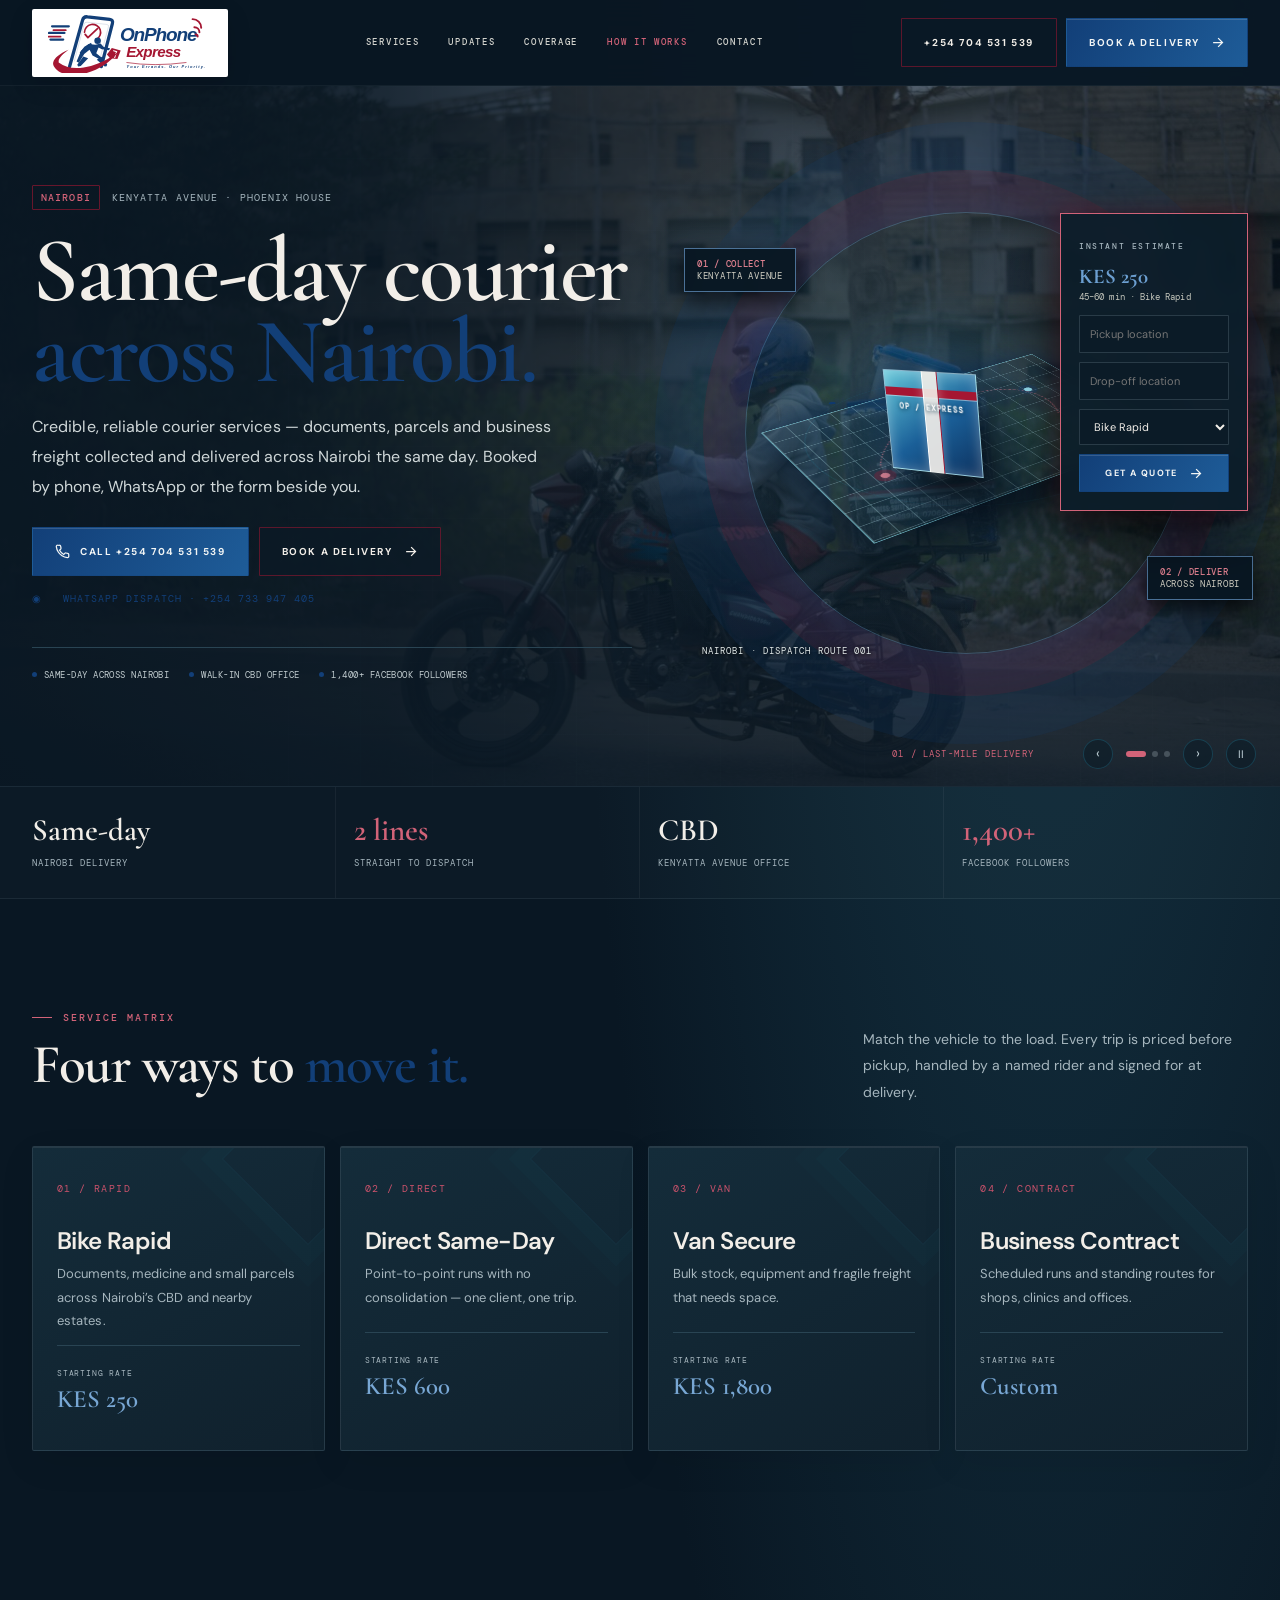
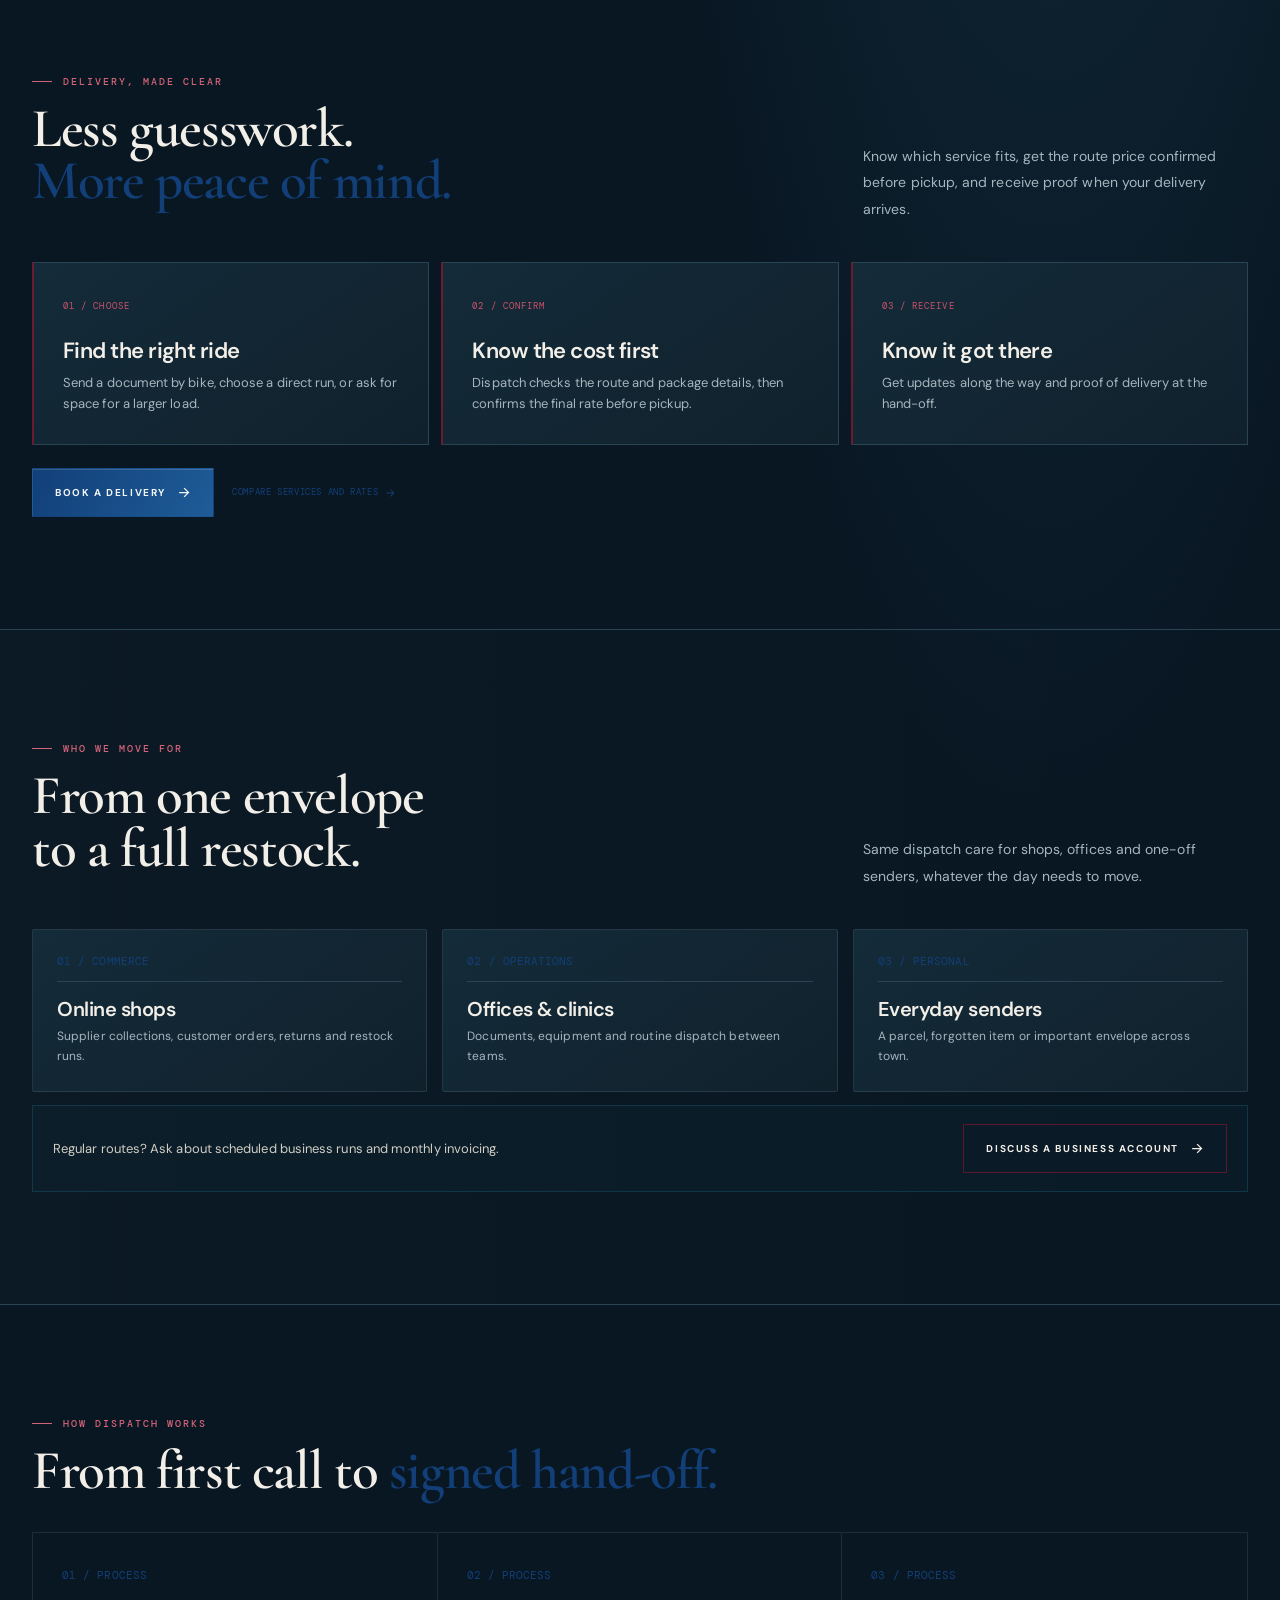
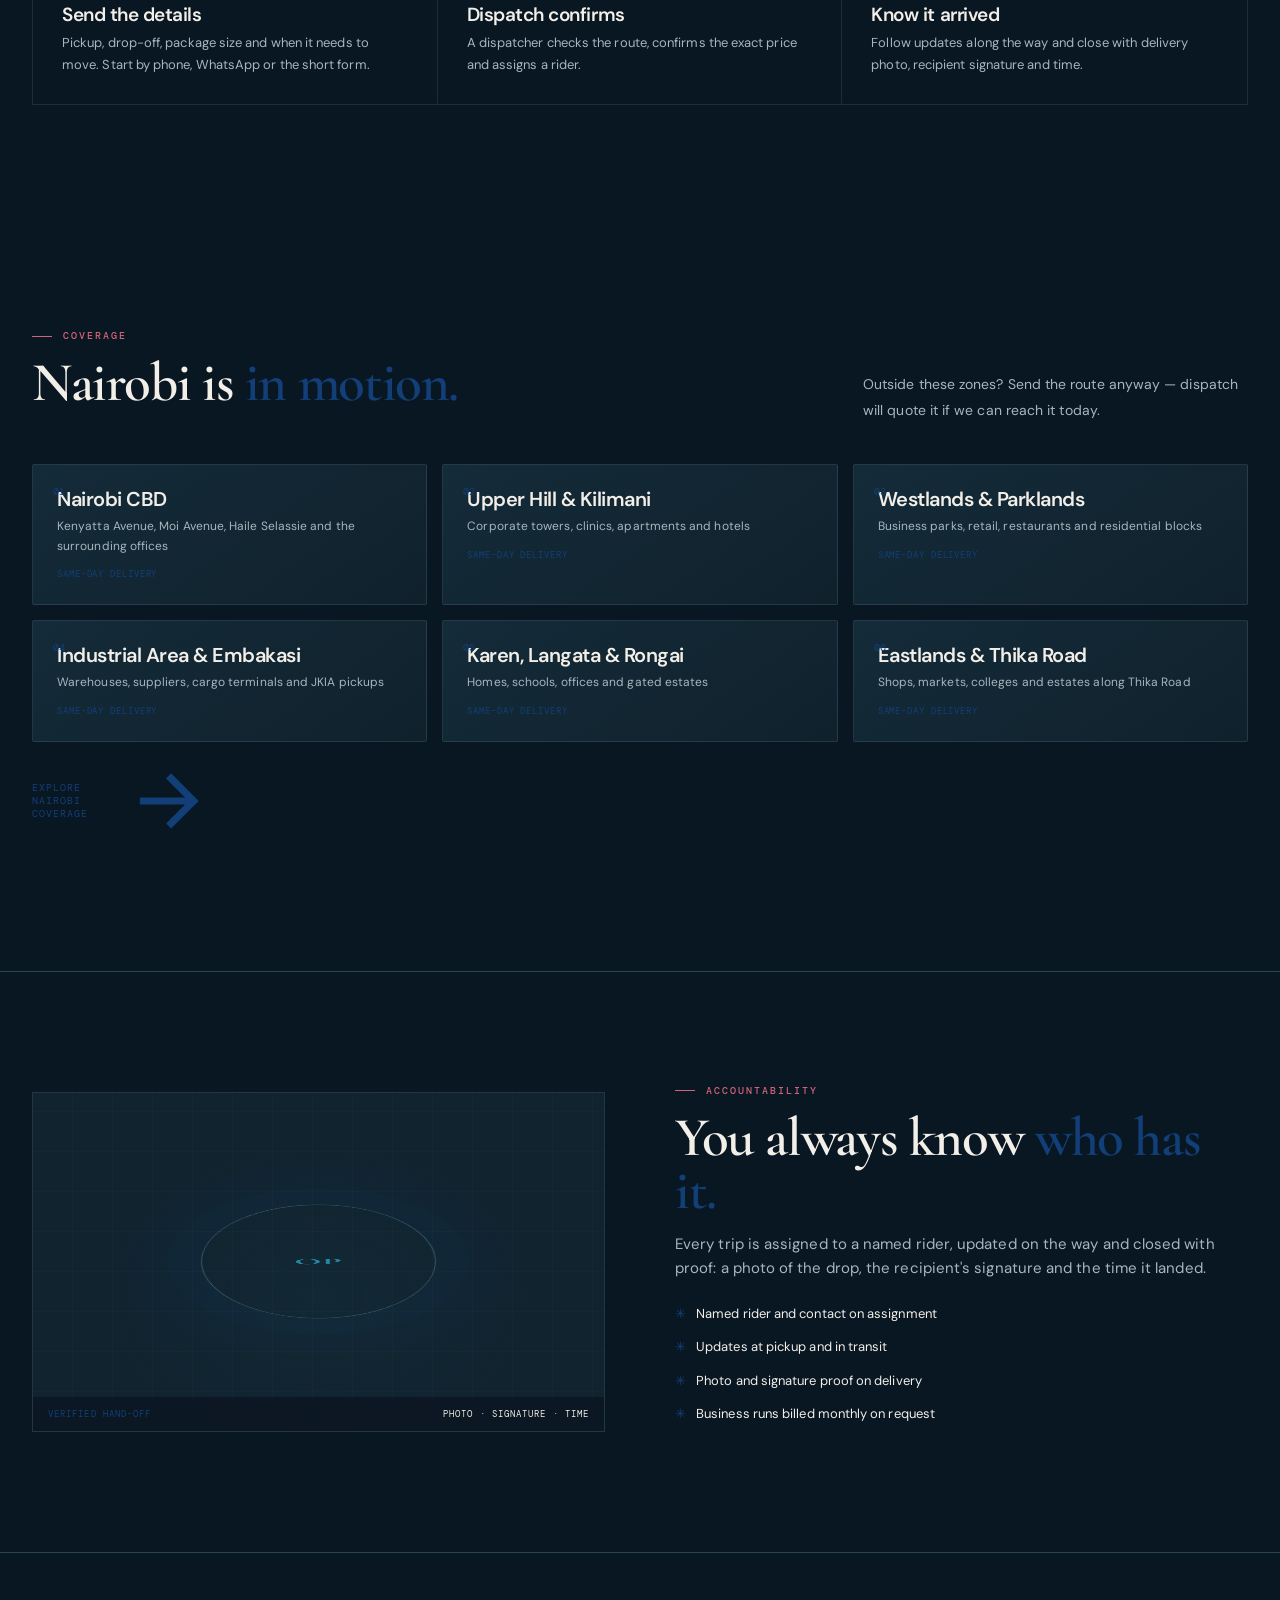
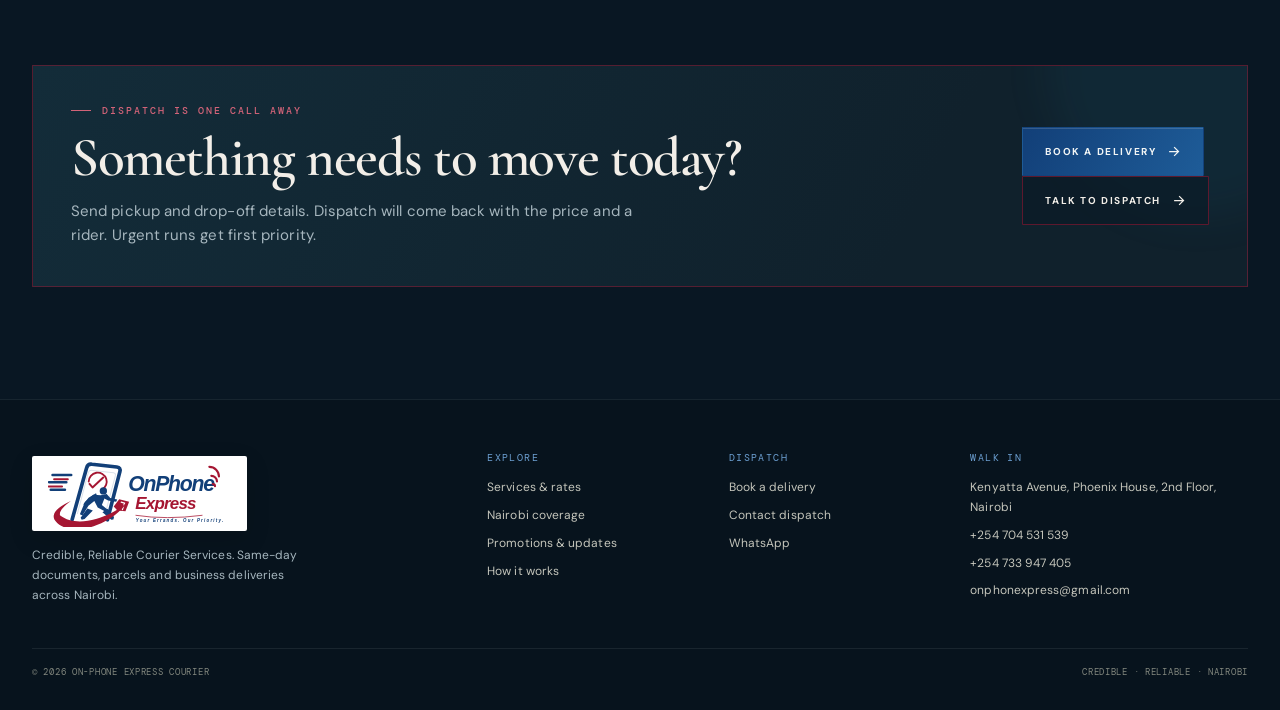
==== index.html @ 57edd991 "Build premium OnPhone Express courier site" ====
<!doctype html>
<html lang="en">
<head>
  <meta charset="utf-8"><meta name="viewport" content="width=device-width, initial-scale=1">
  <meta name="theme-color" content="#0b1723"><meta name="description" content="Credible, reliable courier services in Nairobi. Same-day document, parcel and business deliveries from our Kenyatta Avenue office. Call, WhatsApp or book online.">
  <title>On-Phone Express Courier &mdash; Same-Day Courier Services in Nairobi</title>
  <link rel="preconnect" href="https://fonts.googleapis.com"><link rel="preconnect" href="https://fonts.gstatic.com" crossorigin>
  <link href="https://fonts.googleapis.com/css2?family=Cormorant+Garamond:wght@500;600;700&family=DM+Mono:wght@400;500&family=DM+Sans:wght@400;500;600;700&family=Manrope:wght@400;500;600;700;800&display=swap" rel="stylesheet">
  <link rel="icon" href="assets/onphone-express-logo.svg" type="image/svg+xml">
  <link rel="stylesheet" href="styles.css">
</head>
<body><div id="app"></div><script src="app.js"></script></body>
</html>
---- styles.css ----
:root{--ink:#0b1723;--panel:#142531;--panel2:#1a3545;--line:#294353;--paper:#f2f5f5;--muted:#a2b5c1;--ocean:#2486a3;--ocean-bright:#6c9fd1;--maroon:#85263f;--green:#3e8294;--mono:'DM Mono',monospace;--sans:'DM Sans',sans-serif;--display:'Manrope',sans-serif;--max:1200px}
*{box-sizing:border-box}html{scroll-behavior:smooth}body{margin:0;background:var(--ink);color:var(--paper);font-family:var(--sans);font-size:15px;line-height:1.65}a{color:inherit;text-decoration:none}button,input,select,textarea{font:inherit}button,a{ -webkit-tap-highlight-color:transparent}::selection{background:var(--ocean);color:var(--ink)}.wrap{width:min(var(--max),calc(100% - 48px));margin:auto}.mono,.eyebrow,.nav a,.meta,.small-label{font:500 10px/1.4 var(--mono);letter-spacing:.16em;text-transform:uppercase}.eyebrow{color:var(--ocean);display:flex;align-items:center;gap:11px}.eyebrow:before{content:"";width:20px;height:1px;background:var(--ocean)}.muted{color:var(--muted)}h1,h2,h3,p{margin-top:0}h1,h2,h3{font-family:var(--display);letter-spacing:-.045em;line-height:1.04}h1{font-size:clamp(44px,6.4vw,82px);font-weight:700;margin:20px 0}h2{font-size:clamp(32px,4vw,52px);font-weight:650;margin:14px 0}h3{font-size:23px}.blue-accent{color:var(--ocean)}.header{height:76px;position:sticky;top:0;z-index:30;background:#0b1723e8;border-bottom:1px solid #ffffff12;backdrop-filter:blur(16px)}.head-inner{height:100%;display:flex;align-items:center;justify-content:space-between}.brand{display:flex;align-items:center;gap:12px}.brandmark{height:38px;width:38px;background:linear-gradient(135deg,var(--ocean) 0 48%,var(--maroon) 48% 100%);color:#fff;display:grid;place-items:center;border-radius:2px;box-shadow:inset 0 1px #fff8}.brandmark svg{width:21px}.brandname{font:800 14px var(--display);letter-spacing:.09em;line-height:1.1}.brandname small{display:block;font:500 8px var(--mono);color:var(--muted);letter-spacing:.14em;margin-top:4px}.nav{display:flex;align-items:center;gap:26px}.nav a{color:#d3d4ce;transition:color .2s}.nav a:hover,.nav a.active{color:var(--ocean)}.head-actions{display:flex;gap:9px;align-items:center}.btn{min-height:45px;padding:0 18px;display:inline-flex;align-items:center;justify-content:center;gap:10px;font:700 11px var(--mono);letter-spacing:.1em;text-transform:uppercase;border:1px solid transparent;border-radius:2px;transition:.2s;cursor:pointer}.btn-primary{background:var(--ocean);color:#f2f5f5}.btn-primary:hover{background:var(--ocean-bright);transform:translateY(-1px)}.btn-outline{border-color:#71364a;color:var(--paper);background:#0b172375}.btn-outline:hover{border-color:var(--maroon);color:#e08ba0}.btn svg{width:15px;height:15px}.hero{position:relative;min-height:630px;overflow:hidden;border-bottom:1px solid var(--line);background:radial-gradient(ellipse at 77% 44%,#4a493312,transparent 45%),linear-gradient(90deg,#0b1723 3%,#0b1723ed 40%,#0b172380 100%)}.hero:before{content:"";position:absolute;inset:0;background-image:linear-gradient(#7faabe0a 1px,transparent 1px),linear-gradient(90deg,#7faabe0a 1px,transparent 1px);background-size:72px 72px;mask-image:linear-gradient(90deg,transparent,#000 45%,#000)}.hero:after{content:"";position:absolute;width:580px;height:580px;border-radius:50%;right:12%;top:3%;background:radial-gradient(circle,#2a869c22,transparent 67%);pointer-events:none}.hero-grid{position:relative;z-index:1;display:grid;grid-template-columns:1fr .94fr;align-items:center;gap:36px;padding-top:65px;padding-bottom:70px;min-height:630px}.hero-copy{max-width:620px}.location{display:flex;align-items:center;gap:12px;color:var(--muted);font:10px var(--mono);letter-spacing:.11em;text-transform:uppercase}.location b{color:var(--ocean);font-weight:500;border:1px solid #2486a360;padding:5px 8px}.hero h1{max-width:650px}.hero-copy>p{max-width:490px;color:#b5b7ae;font-size:16px;line-height:1.8}.actions{display:flex;flex-wrap:wrap;gap:10px;margin-top:26px}.whatsapp-link{display:inline-flex;align-items:center;gap:8px;margin-top:16px;color:var(--ocean);font:10px var(--mono);letter-spacing:.1em;text-transform:uppercase}.trustline{margin-top:32px;padding-top:18px;border-top:1px solid var(--line);display:flex;gap:16px;flex-wrap:wrap;color:#b8b9b1;font:9px var(--mono);letter-spacing:.05em;text-transform:uppercase}.trustline span{display:flex;gap:7px;align-items:center}.trustline i{width:5px;height:5px;border-radius:50%;background:var(--ocean)}
/* A custom 3D route table: parcel, dimensional grid, and Nairobi dispatch paths. */
.route-stage{height:435px;position:relative;perspective:1000px;display:grid;place-items:center;isolation:isolate}.route-stage:before{content:"";position:absolute;width:390px;height:390px;border:1px solid #2486a325;border-radius:50%;box-shadow:0 0 0 45px #2486a308,0 0 0 90px #2486a305}.orbit{position:absolute;width:320px;height:320px;border:1px solid #2486a333;border-radius:50%;transform:rotateX(67deg) rotateZ(-18deg);animation:orbit 22s linear infinite}.orbit:before,.orbit:after{content:"";position:absolute;width:7px;height:7px;border-radius:50%;background:var(--ocean);box-shadow:0 0 14px var(--ocean)}.orbit:before{left:44px;top:33px}.orbit:after{right:50px;bottom:25px;background:#b8c1ad;box-shadow:0 0 14px #b8c1ad}.route-plane{position:absolute;width:340px;height:230px;transform:rotateX(61deg) rotateZ(-34deg);background-image:linear-gradient(#7faabe20 1px,transparent 1px),linear-gradient(90deg,#7faabe20 1px,transparent 1px);background-size:25px 25px;border:1px solid #2486a332;box-shadow:0 25px 70px #0008}.route-line{position:absolute;width:240px;height:150px;top:53px;left:49px;border:1px dashed #78c6d3a8;border-left-color:transparent;border-bottom-color:transparent;border-radius:50%;transform:rotate(-25deg)}.pin{position:absolute;width:9px;height:9px;border-radius:50%;background:var(--ocean);box-shadow:0 0 18px #6c9fd1;z-index:2}.pin.one{left:57px;top:135px}.pin.two{right:54px;top:66px;background:#c7d0bb;box-shadow:0 0 18px #c7d0bb}.parcel{position:absolute;z-index:3;width:145px;height:128px;transform-style:preserve-3d;transform:rotateX(-20deg) rotateY(-28deg) rotateZ(-5deg);animation:float 5s ease-in-out infinite;filter:drop-shadow(22px 35px 24px #0009)}.box-front{position:absolute;width:100px;height:100px;left:0;top:18px;background:linear-gradient(145deg,#1d6c86,#17495d);transform:translateZ(48px);border:1px solid #6ab8c866}.box-side{position:absolute;width:96px;height:100px;left:99px;top:18px;background:linear-gradient(120deg,#153f53,#123044);transform:rotateY(90deg);transform-origin:left;border:1px solid #6ab8c840}.box-top{position:absolute;width:100px;height:96px;left:0;top:-29px;background:linear-gradient(135deg,#25839f,#257f98);transform:rotateX(90deg);transform-origin:bottom;border:1px solid #9bd3db55}.tape{position:absolute;z-index:4;background:#66aebea8;width:17px;height:100px;top:18px;left:42px;transform:translateZ(49px);border-left:1px solid #80c7d475;border-right:1px solid #123848}.box-stamp{position:absolute;z-index:5;left:15px;top:48px;transform:translateZ(50px);color:#152b37;font:8px var(--mono);letter-spacing:.1em}.stage-label{position:absolute;padding:9px 12px;background:#142531dd;border:1px solid #2486a350;color:#d3d1c5;font:9px var(--mono);letter-spacing:.08em;text-transform:uppercase;backdrop-filter:blur(8px)}.stage-label strong{color:var(--ocean);font-weight:500}.label-start{left:0;top:45px}.label-dest{right:-5px;bottom:63px}.stage-code{position:absolute;bottom:6px;left:18px;color:#aaa99e;font:9px var(--mono);letter-spacing:.12em}.quote-card{position:absolute;right:0;top:10px;width:168px;padding:15px;background:#142531e8;border:1px solid #25839f47;box-shadow:0 15px 50px #0008;transform:rotateY(-9deg) rotateZ(2deg);backdrop-filter:blur(10px)}.quote-card .small-label{color:var(--muted);font-size:8px}.quote-price{font:700 21px var(--display);margin:7px 0 2px;color:var(--ocean-bright)}.quote-eta{font:9px var(--mono);color:#c6c8be}.quote-form{display:grid;gap:9px;margin-top:12px}.quote-form input,.quote-form select{width:100%;min-width:0;padding:9px 10px;background:#0d1c28;border:1px solid var(--line);color:var(--paper);font-size:11px;border-radius:2px}.quote-form .btn{min-height:38px;font-size:9px}.stats{border-bottom:1px solid var(--line);background:#ffffff04}.stats-grid{display:grid;grid-template-columns:repeat(4,1fr)}.stat{padding:20px 18px;border-right:1px solid #ffffff0d}.stat:first-child{padding-left:0}.stat:last-child{border:0}.stat b{font:700 25px var(--display);letter-spacing:-.04em;display:block}.stat span{font:9px var(--mono);letter-spacing:.11em;text-transform:uppercase;color:var(--muted)}.section{padding:92px 0}.section-head{display:flex;justify-content:space-between;align-items:end;gap:28px;margin-bottom:34px}.section-head p{max-width:385px;color:var(--muted);margin:0;line-height:1.8}.service-grid{display:grid;grid-template-columns:repeat(4,1fr);gap:12px}.service-card{min-height:280px;padding:23px 21px;border:1px solid var(--line);background:linear-gradient(145deg,#172b37,#141716);position:relative;overflow:hidden;transition:.25s}.service-card:hover{transform:translateY(-5px);border-color:#286c81}.service-card:after{content:"";position:absolute;width:120px;height:120px;right:-45px;top:-50px;border:1px solid #2486a31a;transform:rotate(45deg);box-shadow:0 0 0 15px #2486a308,0 0 0 30px #2486a305}.service-index{font:10px var(--mono);color:var(--ocean);letter-spacing:.14em}.service-card h3{margin:30px 0 8px}.service-card p{font-size:12px;color:var(--muted);min-height:57px;line-height:1.65}.service-bottom{display:flex;justify-content:space-between;align-items:end;border-top:1px solid var(--line);padding-top:13px;margin-top:13px}.service-bottom strong{display:block;font:700 19px var(--display);color:var(--ocean-bright)}.service-bottom small{font:8px var(--mono);color:var(--muted);letter-spacing:.1em;text-transform:uppercase}.service-bottom a{color:var(--ocean);font-size:19px}.audiences{border-block:1px solid var(--line);background:linear-gradient(90deg,#ffffff03,transparent)}.audience-grid,.zone-grid{display:grid;grid-template-columns:repeat(3,1fr);gap:12px;margin-top:32px}.audience,.zone{padding:21px;border:1px solid var(--line);background:#132430}.audience .icon{font:11px var(--mono);color:var(--ocean);border-bottom:1px solid var(--line);padding-bottom:13px}.audience h3{margin:17px 0 7px;font-size:19px}.audience p,.zone p{font-size:12px;color:var(--muted);margin:0}.partner{display:flex;justify-content:space-between;align-items:center;gap:20px;padding:18px 20px;margin-top:13px;border:1px solid #2486a33d;background:#2486a309}.partner p{margin:0;color:#d0cec3;font-size:13px}.steps{display:grid;grid-template-columns:repeat(3,1fr);margin-top:34px;border:1px solid var(--line)}.step{padding:24px;border-right:1px solid var(--line)}.step:last-child{border:0}.step .num{font:11px var(--mono);color:var(--ocean)}.step h3{margin:19px 0 7px;font-size:19px}.step p{font-size:13px;color:var(--muted);margin:0}.zone{position:relative;padding-left:55px}.zone-n{position:absolute;left:20px;top:20px;color:var(--ocean);font:10px var(--mono)}.zone h3{font-size:16px;margin:0 0 7px}.zone small{display:block;font:9px var(--mono);letter-spacing:.1em;text-transform:uppercase;color:var(--ocean);margin-top:12px}.proof-grid{display:grid;grid-template-columns:1fr 1fr;gap:70px;align-items:center}.proof-art{height:340px;position:relative;background:radial-gradient(ellipse at 50% 60%,#244d5b20,transparent 55%),repeating-linear-gradient(0deg,transparent 0 39px,#ffffff08 40px),repeating-linear-gradient(90deg,transparent 0 39px,#ffffff08 40px);border:1px solid var(--line);overflow:hidden;display:grid;place-items:center}.proof-ring{width:235px;height:235px;border:1px solid #2486a366;border-radius:50%;display:grid;place-items:center;transform:rotateX(61deg) rotateZ(-25deg);box-shadow:0 0 0 30px #2486a309,0 0 0 70px #2486a305}.proof-ring:before{content:"OP";font:800 36px var(--display);color:#2486a3;transform:rotateZ(25deg) rotateX(-61deg)}.proof-caption{position:absolute;bottom:0;left:0;right:0;background:#0b1723e8;padding:11px 15px;display:flex;justify-content:space-between;font:9px var(--mono);letter-spacing:.12em;text-transform:uppercase}.proof-caption span:first-child{color:var(--ocean)}.checklist{list-style:none;padding:0;margin-top:22px;display:grid;gap:12px}.checklist li{display:flex;gap:10px;font-size:13px}.checklist li:before{content:"✳";color:var(--ocean)}.cta-band{position:relative;padding:38px;border:1px solid #2486a34a;overflow:hidden;background:linear-gradient(115deg,#203242,#142531 70%)}.cta-band:after{content:"";position:absolute;width:300px;height:300px;right:-100px;top:-150px;border-radius:50%;background:#2486a314;filter:blur(20px)}.cta-inner{position:relative;z-index:1;display:flex;align-items:center;justify-content:space-between;gap:30px}.cta-inner p{color:var(--muted);margin:10px 0 0;max-width:580px}.page-hero{padding:69px 0 57px;border-bottom:1px solid var(--line);background:radial-gradient(ellipse at 82% 0%,#2486a30c,transparent 40%),#ffffff02}.page-hero h1{font-size:clamp(42px,5vw,62px);max-width:800px}.page-hero p{max-width:700px;color:var(--muted);margin:0}.service-row{display:grid;grid-template-columns:1fr 280px;gap:35px;padding:29px;border:1px solid var(--line);background:#142531;margin-bottom:13px}.service-row h2{font-size:28px}.service-row p{color:var(--muted);max-width:610px}.includes{display:flex;flex-wrap:wrap;gap:10px 24px;color:#d4d4ca;font-size:12px}.includes span:before{content:"✳ ";color:var(--ocean)}.ratebox{padding:17px;background:#1b3544;border:1px solid var(--line);align-self:center}.ratebox .rate-line{display:flex;justify-content:space-between;gap:12px;padding:7px 0;font:10px var(--mono);text-transform:uppercase}.ratebox .rate-line span:first-child{color:var(--muted)}.ratebox .price{border-top:1px solid var(--line);padding-top:11px;color:var(--ocean);font:700 19px var(--display)}.faq{border:1px solid var(--line);padding:18px 20px;background:#142531;margin:9px 0}.faq summary{cursor:pointer;list-style:none;font:600 15px var(--display);display:flex;justify-content:space-between}.faq summary:after{content:"＋";color:var(--ocean)}.faq[open] summary:after{content:"−"}.faq p{margin:12px 0 0;color:var(--muted);font-size:13px}.coverage-feature{display:grid;grid-template-columns:1fr 1fr;gap:45px;align-items:center}.mini-map{height:330px;border:1px solid var(--line);background:radial-gradient(ellipse,#2486a313,transparent 60%),linear-gradient(30deg,transparent 49.8%,#2486a31a 50%,transparent 50.4%),linear-gradient(145deg,transparent 49.8%,#2486a312 50%,transparent 50.4%),repeating-linear-gradient(0deg,transparent 0 39px,#ffffff07 40px),repeating-linear-gradient(90deg,transparent 0 39px,#ffffff07 40px);position:relative;overflow:hidden}.map-point{position:absolute;left:52%;top:43%;background:var(--ocean);width:9px;height:9px;border-radius:50%;box-shadow:0 0 0 9px #2486a320,0 0 24px var(--ocean)}.map-tag{position:absolute;left:calc(52% + 17px);top:42%;font:9px var(--mono);letter-spacing:.1em;text-transform:uppercase}.map-rail{position:absolute;color:#aaa99d;font:8px var(--mono);letter-spacing:.1em;text-transform:uppercase}.booking-grid{display:grid;grid-template-columns:1.15fr .85fr;gap:35px;align-items:start}.form-card,.side-card{padding:28px;background:#142531;border:1px solid var(--line)}.form-grid{display:grid;grid-template-columns:1fr 1fr;gap:15px}.field{display:grid;gap:7px}.field.full{grid-column:1/-1}.field label{font:9px var(--mono);color:#c0c1b8;letter-spacing:.12em;text-transform:uppercase}.field input,.field select,.field textarea{width:100%;padding:12px;background:#0b1723;border:1px solid var(--line);color:var(--paper);outline:0;border-radius:2px}.field input:focus,.field select:focus,.field textarea:focus{border-color:var(--ocean)}.field textarea{min-height:100px;resize:vertical}.field input::placeholder,.field textarea::placeholder{color:#73786f}.form-card .btn{width:100%;margin-top:17px}.form-note{font-size:11px;color:var(--muted);margin:10px 0 0}.side-card{margin-bottom:12px}.side-card h3{font-size:19px;margin-bottom:16px}.rate-list{list-style:none;padding:0;margin:0}.rate-list li{display:flex;justify-content:space-between;border-bottom:1px solid var(--line);padding:10px 0;font-size:12px}.rate-list li:last-child{border:0}.rate-list b{color:var(--ocean);font-family:var(--mono);font-size:10px}.contact-grid{display:grid;grid-template-columns:.8fr 1.2fr;gap:16px}.contact-tile{padding:18px;border:1px solid var(--line);background:#142531;margin-bottom:10px}.contact-tile small{display:block;color:var(--ocean);font:9px var(--mono);letter-spacing:.13em;text-transform:uppercase}.contact-tile b{display:block;margin-top:7px;font:600 16px var(--display)}.map-frame{width:100%;height:290px;border:1px solid var(--line);filter:grayscale(.8) invert(.9) contrast(.85)}.footer{border-top:1px solid var(--line);padding:48px 0 32px;background:#08131d}.footer-grid{display:grid;grid-template-columns:2fr 1fr 1fr 1.3fr;gap:28px}.footer p{font-size:12px;color:var(--muted);max-width:280px;margin-top:15px}.footer h4{font:10px var(--mono);letter-spacing:.14em;text-transform:uppercase;color:var(--ocean);margin:3px 0 14px}.footer a,.footer address{display:block;font-size:12px;color:#c4c5bb;margin:8px 0;font-style:normal}.footer-bottom{border-top:1px solid #ffffff12;margin-top:30px;padding-top:17px;display:flex;justify-content:space-between;color:#82877e;font:9px var(--mono);letter-spacing:.08em;text-transform:uppercase}.dock{display:none}.hidden{display:none!important}@keyframes float{0%,100%{transform:translateY(0) rotateX(-20deg) rotateY(-28deg) rotateZ(-5deg)}50%{transform:translateY(-12px) rotateX(-18deg) rotateY(-23deg) rotateZ(-3deg)}}@keyframes orbit{to{transform:rotateX(67deg) rotateZ(342deg)}}
@media(max-width:1000px){.nav{gap:14px}.head-actions .phone-head{display:none}.hero-grid{grid-template-columns:1fr .8fr}.route-stage{transform:scale(.88);transform-origin:center}.service-grid{grid-template-columns:repeat(2,1fr)}.footer-grid{grid-template-columns:2fr 1fr 1fr}.footer-grid>div:last-child{grid-column:2/4}}
@media(max-width:767px){main{padding-bottom:76px}.wrap{width:min(100% - 34px,var(--max))}.header{height:66px}.nav{display:none}.head-actions .phone-head{display:none}.head-actions .btn{min-height:39px;padding:0 12px;font-size:9px}.brandmark{width:34px;height:34px;background:linear-gradient(135deg,var(--ocean) 0 48%,var(--maroon) 48% 100%);color:#fff}.brandname{font-size:12px}.hero-grid{grid-template-columns:1fr;gap:5px;padding-top:47px;padding-bottom:35px}.hero{min-height:0}.hero-copy{max-width:650px}.hero h1{font-size:clamp(43px,12vw,66px)}.hero-copy>p{font-size:14px}.trustline{gap:12px}.route-stage{height:390px;transform:none;margin:0 -4px}.route-plane{transform:scale(.85) rotateX(61deg) rotateZ(-34deg)}.quote-card{right:2px;top:1px;width:145px;padding:11px}.quote-price{font-size:18px}.stats-grid{grid-template-columns:1fr 1fr}.stat{padding:16px 10px;border-bottom:1px solid #ffffff0d}.stat:first-child{padding-left:10px}.stat:nth-child(2){border-right:0}.stat b{font-size:22px}.section{padding:66px 0}.section-head{display:block}.section-head p{margin-top:12px}.service-grid{grid-template-columns:repeat(4,250px);overflow-x:auto;padding-bottom:12px;scroll-snap-type:x mandatory}.service-card{scroll-snap-align:start}.audience-grid,.zone-grid{grid-template-columns:1fr}.steps{grid-template-columns:1fr}.step{border-right:0;border-bottom:1px solid var(--line)}.step:last-child{border:0}.proof-grid,.coverage-feature{grid-template-columns:1fr;gap:30px}.proof-art{height:270px}.cta-inner{display:block}.cta-inner .btn{margin-top:20px}.cta-band{padding:25px}.page-hero{padding:49px 0 42px}.service-row{grid-template-columns:1fr;padding:20px;gap:20px}.ratebox{width:100%}.booking-grid,.contact-grid{grid-template-columns:1fr}.form-card,.side-card{padding:21px}.form-grid{grid-template-columns:1fr}.field.full{grid-column:auto}.footer{padding-bottom:105px}.footer-grid{grid-template-columns:1fr 1fr}.footer-grid>div:first-child{grid-column:1/-1}.footer-grid>div:last-child{grid-column:auto}.footer-bottom{gap:10px;flex-wrap:wrap}.dock{display:grid;position:fixed;bottom:0;left:0;right:0;z-index:40;grid-template-columns:repeat(4,1fr);height:68px;padding-bottom:env(safe-area-inset-bottom);background:#0d1c28f5;border-top:1px solid #ffffff1a;backdrop-filter:blur(15px)}.dock a{display:grid;place-items:center;align-content:center;gap:3px;color:#969a91;font:8px var(--mono);letter-spacing:.1em;text-transform:uppercase}.dock svg{width:17px;height:17px}.dock a.active,.dock a.call{color:var(--ocean)}.route-stage:before{width:320px;height:320px}.orbit{width:285px;height:285px}.label-start{left:0;top:40px}.label-dest{right:0;bottom:43px}.stage-code{left:10px}}
@media(prefers-reduced-motion:reduce){*,*:before,*:after{scroll-behavior:auto!important;animation-duration:.01ms!important;animation-iteration-count:1!important;transition-duration:.01ms!important}}
.hero-slider{position:absolute;inset:0;z-index:0;overflow:hidden}.hero-slide{position:absolute;inset:-2%;background-image:linear-gradient(90deg,#0b1723f7 0%,#0b1723df 36%,#0b172380 72%,#0b1723ad 100%),linear-gradient(0deg,#0b1723b8,transparent 55%),var(--slide-image);background-size:cover;background-position:center 45%;opacity:0;transform:scale(1.07);transition:opacity 1.2s ease,transform 7s ease}.hero-slide.is-active{opacity:.72;transform:scale(1)}.hero-slider-controls{position:absolute;right:max(24px,calc((100vw - var(--max))/2));bottom:17px;z-index:5;display:flex;align-items:center;gap:13px;color:#c4d5dc}.hero-slide-caption{font:9px var(--mono);letter-spacing:.13em;color:#a3d7df;min-width:178px}.slide-arrow,.slide-pause,.slide-dot{color:inherit;background:#0d1c289c;border:1px solid #2486a350;cursor:pointer}.slide-arrow,.slide-pause{width:30px;height:30px;border-radius:50%;font-size:14px}.slide-pause{font-size:11px}.slide-dots{display:flex;gap:6px}.slide-dot{padding:0;width:6px;height:6px;border-radius:50%;background:#c4d5dc40;border:0}.slide-dot.is-active{width:20px;border-radius:6px;background:var(--ocean)}.hero-grid{z-index:2}.hero:before{z-index:1;pointer-events:none}.hero:after{z-index:1;pointer-events:none}.hero-slider-controls button:hover{border-color:var(--ocean);color:var(--ocean)}.growth-section{display:grid;grid-template-columns:.95fr 1.05fr;align-items:center;gap:70px;border:1px solid var(--line);padding:54px;margin-top:8px;margin-bottom:8px;background:radial-gradient(ellipse at 80% 50%,#2486a30d,transparent 45%),#132430}.growth-copy h2{margin-top:16px}.growth-copy>p{max-width:450px}.growth-points{display:grid;gap:11px;margin:23px 0}.growth-points span{font:11px var(--mono);color:#d5d5cb}.growth-points b{color:var(--ocean);margin-right:13px}.growth-visual{position:relative;padding:22px}.growth-window{border:1px solid #2486a340;background:#0d1c28;box-shadow:0 24px 65px #0008;transform:perspective(900px) rotateY(-7deg) rotateX(3deg);transition:transform .5s}.growth-visual:hover .growth-window{transform:perspective(900px) rotateY(0) rotateX(0) translateY(-4px)}.window-bar{height:36px;display:flex;align-items:center;gap:5px;padding:0 13px;border-bottom:1px solid var(--line);color:#8f958a}.window-bar i{width:6px;height:6px;border-radius:50%;background:#555b51}.window-bar i:first-child{background:#2486a3}.window-bar span{margin-left:auto;font:8px var(--mono);letter-spacing:.1em}.window-flow{padding:24px;display:grid;gap:10px}.window-flow>div{padding:14px;border:1px solid var(--line);display:grid;gap:7px}.window-flow small{color:var(--ocean);font:9px var(--mono);letter-spacing:.12em}.window-flow b{font:600 15px var(--display)}.window-flow>span{text-align:center;color:var(--ocean);line-height:1}.window-flow .flow-action{border-color:#2486a370;background:#2486a30b}.growth-stamp{position:absolute;right:-2px;bottom:4px;padding:12px;background:var(--ocean);color:#151713;font:700 9px/1.5 var(--mono);letter-spacing:.1em;transform:rotate(5deg);box-shadow:0 8px 20px #0008}.updates-intro{display:grid;grid-template-columns:1fr .7fr;gap:60px;align-items:center;padding:0 0 54px;border-bottom:1px solid var(--line)}.updates-intro h2{margin:16px 0}.updates-intro p{max-width:540px}.updates-metric{display:grid;grid-template-columns:1fr auto 1fr auto 1fr;align-items:center;gap:12px;padding:19px;background:#142531;border:1px solid var(--line)}.updates-metric b{font:600 11px/1.5 var(--display);text-align:center}.updates-metric span{color:var(--ocean)}.updates-toolbar{display:flex;justify-content:space-between;align-items:end;gap:24px;margin:55px 0 22px}.updates-toolbar h2{font-size:30px}.filter-pills{display:flex;gap:7px;flex-wrap:wrap}.filter-pill{padding:8px 13px;background:transparent;border:1px solid var(--line);color:var(--muted);font:9px var(--mono);letter-spacing:.07em;text-transform:uppercase;cursor:pointer}.filter-pill:hover,.filter-pill.active{background:#2486a312;border-color:#2486a380;color:var(--ocean)}.updates-grid{display:grid;grid-template-columns:repeat(3,1fr);gap:14px}.update-card{border:1px solid var(--line);background:#142531;transition:transform .3s,border-color .3s,opacity .3s;animation:card-in .55s both}.update-card:nth-child(2){animation-delay:.08s}.update-card:nth-child(3){animation-delay:.16s}.update-card:hover{transform:translateY(-5px);border-color:#2486a3}.update-art{height:176px;position:relative;overflow:hidden;display:flex;align-items:end;padding:14px;background-size:cover;background-position:center}.update-art:before{content:"";position:absolute;inset:0;background:linear-gradient(0deg,#0b1723d9,transparent 72%)}.update-art span,.update-art i{position:relative;z-index:1}.update-art span{font:9px var(--mono);color:var(--ocean);letter-spacing:.15em}.update-art i{font:38px var(--display);font-style:normal;color:#d5e4e9;margin-left:auto}.update-art-1{background-image:url('assets/rider-city.jpg')}.update-art-2{background-image:url('assets/rider-parcels.jpg')}.update-art-3{background-image:url('assets/rider-urban.jpg')}.update-body{padding:19px}.update-meta{display:flex;justify-content:space-between;gap:12px;font:8px var(--mono);letter-spacing:.1em;color:var(--ocean)}.update-meta span+span{color:#81877e}.update-body h3{font-size:21px;margin:15px 0 8px}.update-body p{min-height:90px;color:var(--muted);font-size:12px;line-height:1.7}.update-foot{border-top:1px solid var(--line);padding-top:13px;display:flex;justify-content:space-between;align-items:center;gap:8px}.update-foot>span{font:8px var(--mono);color:#aaa99d;text-transform:uppercase;letter-spacing:.08em}.text-link{font:9px var(--mono);text-transform:uppercase;letter-spacing:.07em;color:var(--ocean)}.text-link svg{width:12px;vertical-align:middle}.demo-caption{margin:15px 0 0;color:#898d83;font:9px var(--mono);letter-spacing:.035em}.publisher-section{border-block:1px solid var(--line);background:#ffffff03}.publisher-grid{display:grid;grid-template-columns:.9fr 1.1fr;align-items:center;gap:72px}.publisher-card{padding:24px;border:1px solid #2486a355;background:#142531;box-shadow:0 25px 70px #0005}.publisher-head{display:flex;justify-content:space-between;gap:10px;padding-bottom:17px;margin-bottom:18px;border-bottom:1px solid var(--line)}.publisher-status{font:8px var(--mono);color:#aeb89f;letter-spacing:.1em}.publisher-status i{display:inline-block;width:6px;height:6px;background:#95ab83;border-radius:50%;margin-right:5px}.publisher-card form{display:grid;gap:13px}.publisher-card .btn{margin-top:4px}.local-update-preview{margin-top:20px;padding:18px;background:#0d1c28;border:1px solid var(--line)}.local-update-preview h3{margin:11px 0 6px}.local-update-preview p{color:var(--muted);font-size:12px}.local-update-preview small{font:8px var(--mono);color:var(--ocean);letter-spacing:.09em;text-transform:uppercase}.update-faq{margin-top:25px}.update-faq .faq{transition:border-color .2s}.update-faq .faq:hover{border-color:#28596a}@keyframes card-in{from{opacity:0;transform:translateY(12px)}to{opacity:1;transform:translateY(0)}}
@media(max-width:1000px){.nav{gap:10px}.nav a{font-size:9px}.growth-section{gap:30px;padding:35px}.updates-intro{gap:30px}.updates-metric{gap:7px}.publisher-grid{gap:35px}}
@media(max-width:767px){.hero-slide{background-position:58% center}.hero-slider-controls{right:17px;bottom:10px;gap:8px}.hero-slide-caption{min-width:0;font-size:8px}.hero-grid{padding-bottom:60px}.growth-section{grid-template-columns:1fr;gap:20px;padding:25px}.growth-visual{padding:8px 15px 20px}.growth-stamp{right:0}.updates-intro{grid-template-columns:1fr;gap:22px;padding-bottom:35px}.updates-metric{padding:13px 8px}.updates-metric b{font-size:9px}.updates-toolbar{display:block;margin-top:38px}.filter-pills{margin-top:14px}.updates-grid{grid-template-columns:1fr}.update-art{height:190px}.update-body p{min-height:0}.publisher-grid{grid-template-columns:1fr;gap:25px}.publisher-card{padding:19px}.update-foot{align-items:flex-start}.nav{display:none}}
.updates-grid{grid-template-columns:repeat(4,minmax(0,1fr))}.update-art-4{background-image:url('assets/rider-city.jpg')}
@media(max-width:1000px){.updates-grid{grid-template-columns:repeat(2,minmax(0,1fr))}}
@media(max-width:767px){.updates-grid{grid-template-columns:1fr}}
.customer-benefits{padding-top:72px;padding-bottom:72px}.benefit-grid{display:grid;grid-template-columns:repeat(3,1fr);gap:12px}.benefit-card{padding:24px;border:1px solid var(--line);background:linear-gradient(145deg,#142531,#10202c);transition:transform .25s,border-color .25s}.benefit-card:hover{transform:translateY(-4px);border-color:var(--ocean)}.benefit-card>span{font:9px var(--mono);letter-spacing:.12em;color:#d98ca0}.benefit-card h3{margin:23px 0 9px}.benefit-card p{color:var(--muted);font-size:13px;margin:0}.benefits-action{display:flex;align-items:center;gap:18px;margin-top:23px}.current-offer{display:flex;align-items:center;justify-content:space-between;gap:22px;padding:23px 25px;margin:4px 0 20px;border:1px solid #85263f88;background:linear-gradient(100deg,#85263f1a,#142531 75%)}.current-offer h3{margin:10px 0 5px;font-size:20px}.current-offer p{margin:0;color:var(--muted);font-size:12px}.current-offer .btn{flex-shrink:0}
@media(max-width:767px){.benefit-grid{grid-template-columns:1fr}.benefit-card{padding:20px}.benefits-action{align-items:flex-start;flex-direction:column;gap:13px}.current-offer{align-items:flex-start;flex-direction:column;padding:19px}.current-offer .btn{width:100%}}
/* Bring the maroon identity forward while ocean blue remains the base. */
:root{--maroon:#a51632;--maroon-bright:#d26378}
.brandmark{background:linear-gradient(145deg,#a51632 0 68%,#123f78 68% 100%);box-shadow:inset 0 0 0 1px #ffffff30,0 5px 16px #a5163238}
.eyebrow,.eyebrow:before{color:var(--maroon-bright)}.eyebrow:before{background:var(--maroon-bright)}
.btn-primary{background:linear-gradient(120deg,#a51632,#821328);box-shadow:inset 0 1px #ffffff25,0 7px 20px #a5163228}.btn-primary:hover{background:linear-gradient(120deg,#ba1c39,#ca3653);box-shadow:0 9px 26px #a516324a}
.nav a:hover,.nav a.active{color:#d26378}.location b{color:#d26378;border-color:#a5163299}.service-index,.benefit-card>span,.update-art span,.update-meta{color:#ca526b}.stat:nth-child(even) b{color:#d26378}.hero-slide-caption{color:#d26378}.slide-dot.is-active{background:var(--maroon-bright)}
.service-card{border-top:2px solid #a516327a}.service-card:hover{border-color:#ca3653}.benefit-card{border-left:2px solid #a516329c}.benefit-card:hover{border-color:#ca3653}.ratebox .price,.service-bottom strong{color:#78a7d4}.current-offer{border-color:#a51632;background:linear-gradient(105deg,#a516322a,#132c39 75%)}.update-card:hover{border-color:#ca3653}.filter-pill:hover,.filter-pill.active{background:#a5163222;border-color:#ca3653;color:#e18291}.footer h4{color:#d26378}
/* Luxury editorial finish: softer surfaces, serif display typography and quieter chrome. */
:root{--ink:#091723;--panel:#102432;--panel2:#173446;--line:#294453;--paper:#f2eee8;--muted:#a6b6be;--ocean:#123f78;--ocean-bright:#6c9fd1;--maroon:#a51632;--sans:'DM Sans',sans-serif;--display:'Cormorant Garamond',Georgia,serif;--max:1280px}
body{background:radial-gradient(ellipse at 82% -8%,#17394a 0,transparent 34%),var(--ink);font-size:15px;letter-spacing:.005em}.wrap{width:min(var(--max),calc(100% - 64px))}h1,h2{font-family:var(--display);font-weight:600;letter-spacing:-.025em}h1{font-size:clamp(58px,7.2vw,96px);line-height:.88}h2{font-size:clamp(40px,4.3vw,60px);line-height:.96}h3{font-family:var(--sans);font-weight:600;letter-spacing:-.025em}.eyebrow,.mono,.small-label{letter-spacing:.2em}.header{height:86px;background:#091723e8;border-bottom-color:#d7e3e70d}.brandmark{height:42px;width:42px;border-radius:1px;background:linear-gradient(145deg,#2b7188 0 42%,#a51632 42% 100%);box-shadow:inset 0 0 0 1px #ffffff25}.brandname{font-size:15px;letter-spacing:.13em}.brandname small{letter-spacing:.17em}.nav{gap:29px}.nav a{font-size:9px;letter-spacing:.19em}.btn{font-family:var(--sans);font-size:10px;letter-spacing:.16em;border-radius:1px;min-height:49px;padding-inline:22px}.btn-primary{background:linear-gradient(120deg,#123f78,#1e5c98);box-shadow:inset 0 1px #ffffff25}.btn-primary:hover{background:#2d70b0;box-shadow:0 8px 25px #123f7840}.btn-outline{border-color:#a5163288;background:#0b1b27a8}.btn-outline:hover{border-color:#a51632;color:#e8a2b1}.hero{min-height:700px;border-bottom-color:#94b3c21f;background:#091723}.hero-grid{min-height:700px;grid-template-columns:1fr .94fr;gap:52px;padding-top:80px;padding-bottom:86px}.hero-slide{background-image:linear-gradient(90deg,#091723f2 0%,#091723da 31%,#09172372 66%,#09172365 100%),linear-gradient(0deg,#091723a8,transparent 55%),var(--slide-image);background-position:center 43%}.hero-slide.is-active{opacity:.86}.hero:before{opacity:.35}.hero-copy>p{max-width:520px;color:#d0d8d9;font-size:16px;line-height:1.85}.location b{border-radius:1px}.trustline{margin-top:37px;padding-top:21px;gap:20px;color:#c3ced1}.quote-card{width:188px;padding:18px;background:#0c1d29e8;border-color:#9cb9c52e;box-shadow:0 24px 65px #0007;transform:none}.route-stage{height:460px}.route-plane{opacity:.65}.parcel{transform:rotateX(-20deg) rotateY(-28deg) rotateZ(-5deg) scale(1.08)}.stats{background:#ffffff03;border-color:#9cb9c51a}.stat{padding-top:24px;padding-bottom:24px}.stat b{font:600 31px var(--display);letter-spacing:0}.section{padding:112px 0}.section-head{margin-bottom:40px}.section-head p{font-size:14px;line-height:1.9}.service-grid{gap:15px}.service-card{min-height:305px;padding:27px 24px;border-color:#a7c0cc24;border-radius:2px;background:linear-gradient(150deg,#142c3a,#10212d);box-shadow:0 12px 36px #00000013}.service-card h3{font-size:24px}.service-card p{font-size:13px;line-height:1.8}.service-card:hover{transform:translateY(-7px);border-color:#4b91a3;box-shadow:0 22px 45px #0004}.service-bottom strong{font:600 25px var(--display)}.audience,.zone,.step,.service-row,.form-card,.side-card,.contact-tile,.faq,.update-card{border-color:#a7c0cc20;border-radius:2px}.audience-grid,.zone-grid{gap:15px}.audience,.zone{padding:24px;background:linear-gradient(145deg,#142b39,#10212c)}.audience h3,.zone h3{font-size:20px}.steps{border-color:#a7c0cc20}.step{padding:29px}.proof-art{border-color:#a7c0cc20;background-color:#10232f}.proof-ring{border-color:#5d9bad77;box-shadow:0 0 0 34px #123f7810,0 0 0 75px #123f7807}.cta-band{border-color:#a5163275;background:linear-gradient(118deg,#132c39,#10212c 72%)}.page-hero{padding:82px 0 70px;background:radial-gradient(ellipse at 85% 5%,#123f781a,transparent 42%)}.page-hero h1{font-size:clamp(52px,6vw,76px);line-height:.92}.page-hero p{font-size:15px;line-height:1.85}.service-row{padding:35px;background:linear-gradient(145deg,#142b39,#10212c);box-shadow:0 14px 45px #0002}.service-row h2{font-size:40px}.ratebox{padding:20px;background:#0c1d29;border-color:#a7c0cc24}.form-card,.side-card{padding:30px;background:linear-gradient(145deg,#142b39,#10212c)}.field input,.field select,.field textarea,.quote-form input,.quote-form select{background:#0b1b27;border-color:#a7c0cc31;border-radius:1px}.field input:focus,.field select:focus,.field textarea:focus{border-color:var(--ocean-bright);box-shadow:0 0 0 3px #123f7820}.updates-toolbar{margin-top:62px}.update-card{overflow:hidden;background:#122735;box-shadow:0 16px 48px #0002}.update-art{height:190px}.update-body{padding:23px}.update-body h3{font-size:23px}.current-offer{border-color:#a5163263;background:linear-gradient(105deg,#a5163215,#132c39 72%);padding:28px}.benefit-card{padding:29px;background:linear-gradient(145deg,#142b39,#10212c)}.benefit-card h3{font-size:22px}.footer{background:#07131d;border-top-color:#a7c0cc1a}.footer h4{color:#6c9fd1}.footer-bottom{border-color:#ffffff13}
@media(max-width:1000px){.hero-grid{gap:26px}.route-stage{transform:scale(.94)}.nav{gap:13px}.nav a{font-size:8px}.service-grid{grid-template-columns:repeat(2,1fr)}}
@media(max-width:767px){.wrap{width:calc(100% - 36px)}h1{font-size:clamp(51px,12vw,72px)}h2{font-size:42px}.header{height:68px}.hero-grid{min-height:0;padding-top:54px;padding-bottom:74px}.hero{min-height:0}.hero-copy>p{font-size:14px}.route-stage{height:365px;transform:none}.quote-card{width:150px;padding:12px}.quote-price{font-size:20px}.section{padding:78px 0}.service-grid{grid-template-columns:repeat(4,260px)}.page-hero{padding:58px 0 48px}.page-hero h1{font-size:53px}.service-row{padding:23px}.form-card,.side-card{padding:22px}.updates-toolbar{margin-top:38px}.update-art{height:190px}.current-offer{padding:22px}.stat b{font-size:26px}}
.route-stage{isolation:isolate;background:radial-gradient(ellipse at 51% 52%,#217d9638 0,transparent 48%)}
.route-stage:before{width:440px;height:440px;border-color:#6c9fd157;box-shadow:0 0 0 42px #a5163222,0 0 0 90px #123f7828,0 0 72px #123f7855}
.route-plane{opacity:1;border:1px solid #78c6d3c0;background-image:linear-gradient(#a9d5dc55 1px,transparent 1px),linear-gradient(90deg,#a9d5dc55 1px,transparent 1px);box-shadow:0 28px 80px #000b,0 0 38px #123f7880}
.route-line{border-color:#e18291;border-left-color:transparent;border-bottom-color:transparent;filter:drop-shadow(0 0 7px #d26378)}
.pin.one{background:#e18291;box-shadow:0 0 0 6px #a5163255,0 0 24px #e36a8a}.pin.two{background:#9ceafa;box-shadow:0 0 0 6px #123f7855,0 0 25px #8de0ed}
.parcel{width:170px;height:150px;filter:drop-shadow(20px 30px 22px #000b) drop-shadow(0 0 28px #123f7880);animation:parcelFloat 5s ease-in-out infinite}
.box-front{background:linear-gradient(145deg,#62c7d9 0%,#1a5f98 54%,#0d315e 100%);border:1px solid #d0f3f5a0;box-shadow:inset 0 1px 14px #ffffff55}
.box-front:before{content:"";position:absolute;left:0;right:0;top:16px;height:8px;background:#a51632;box-shadow:0 1px #ffffff70}
.box-side{background:linear-gradient(120deg,#ad4664,#681d38 75%);border:1px solid #efb0c0a0;box-shadow:inset 0 1px 18px #ffffff32}
.box-top{background:linear-gradient(135deg,#b2eaf0,#4b85bd 56%,#123f78);border:1px solid #e1fbffd0;box-shadow:inset 0 1px 15px #ffffff65}
.tape{background:#f2eee8e8;border-left:1px solid #fff;border-right:1px solid #a51632;box-shadow:0 0 12px #ffffff55}
.box-stamp{color:#fff;text-shadow:0 1px 4px #083248;font-weight:700}
.stage-label{background:#091723f5;border-color:#6c9fd1aa;box-shadow:0 8px 25px #000b}.stage-label strong{color:#e18291}.stage-code{color:#e2e9e8;text-shadow:0 1px 4px #000}.quote-card{z-index:6;border-color:#d26378;box-shadow:0 18px 55px #000b,0 0 22px #a5163240}.hero-slide.is-active{opacity:.62}
@keyframes parcelFloat{0%,100%{transform:translateY(2px) rotateX(-20deg) rotateY(-28deg) rotateZ(-5deg) scale(1.13)}50%{transform:translateY(-15px) rotateX(-16deg) rotateY(-20deg) rotateZ(-2deg) scale(1.13)}}
@media(max-width:1000px){.route-stage:before{width:390px;height:390px}.parcel{scale:1.02}}
@media(max-width:767px){.route-stage:before{width:320px;height:320px}.parcel{scale:.9}.route-plane{transform:scale(.88) rotateX(61deg) rotateZ(-34deg)}.stage-label{font-size:8px;padding:8px}.quote-card{z-index:7}}
.brand{display:flex;align-items:center;gap:0}.brand-logo{display:block;width:196px;height:68px;object-fit:contain;background:#fff;padding:4px 8px;border-radius:2px;box-shadow:0 8px 24px #0002}.footer .brand-logo{width:215px;height:75px}
@media(max-width:767px){.brand-logo{width:clamp(145px,44vw,185px);height:55px;padding:4px 6px}.footer .brand-logo{width:200px;height:70px}}
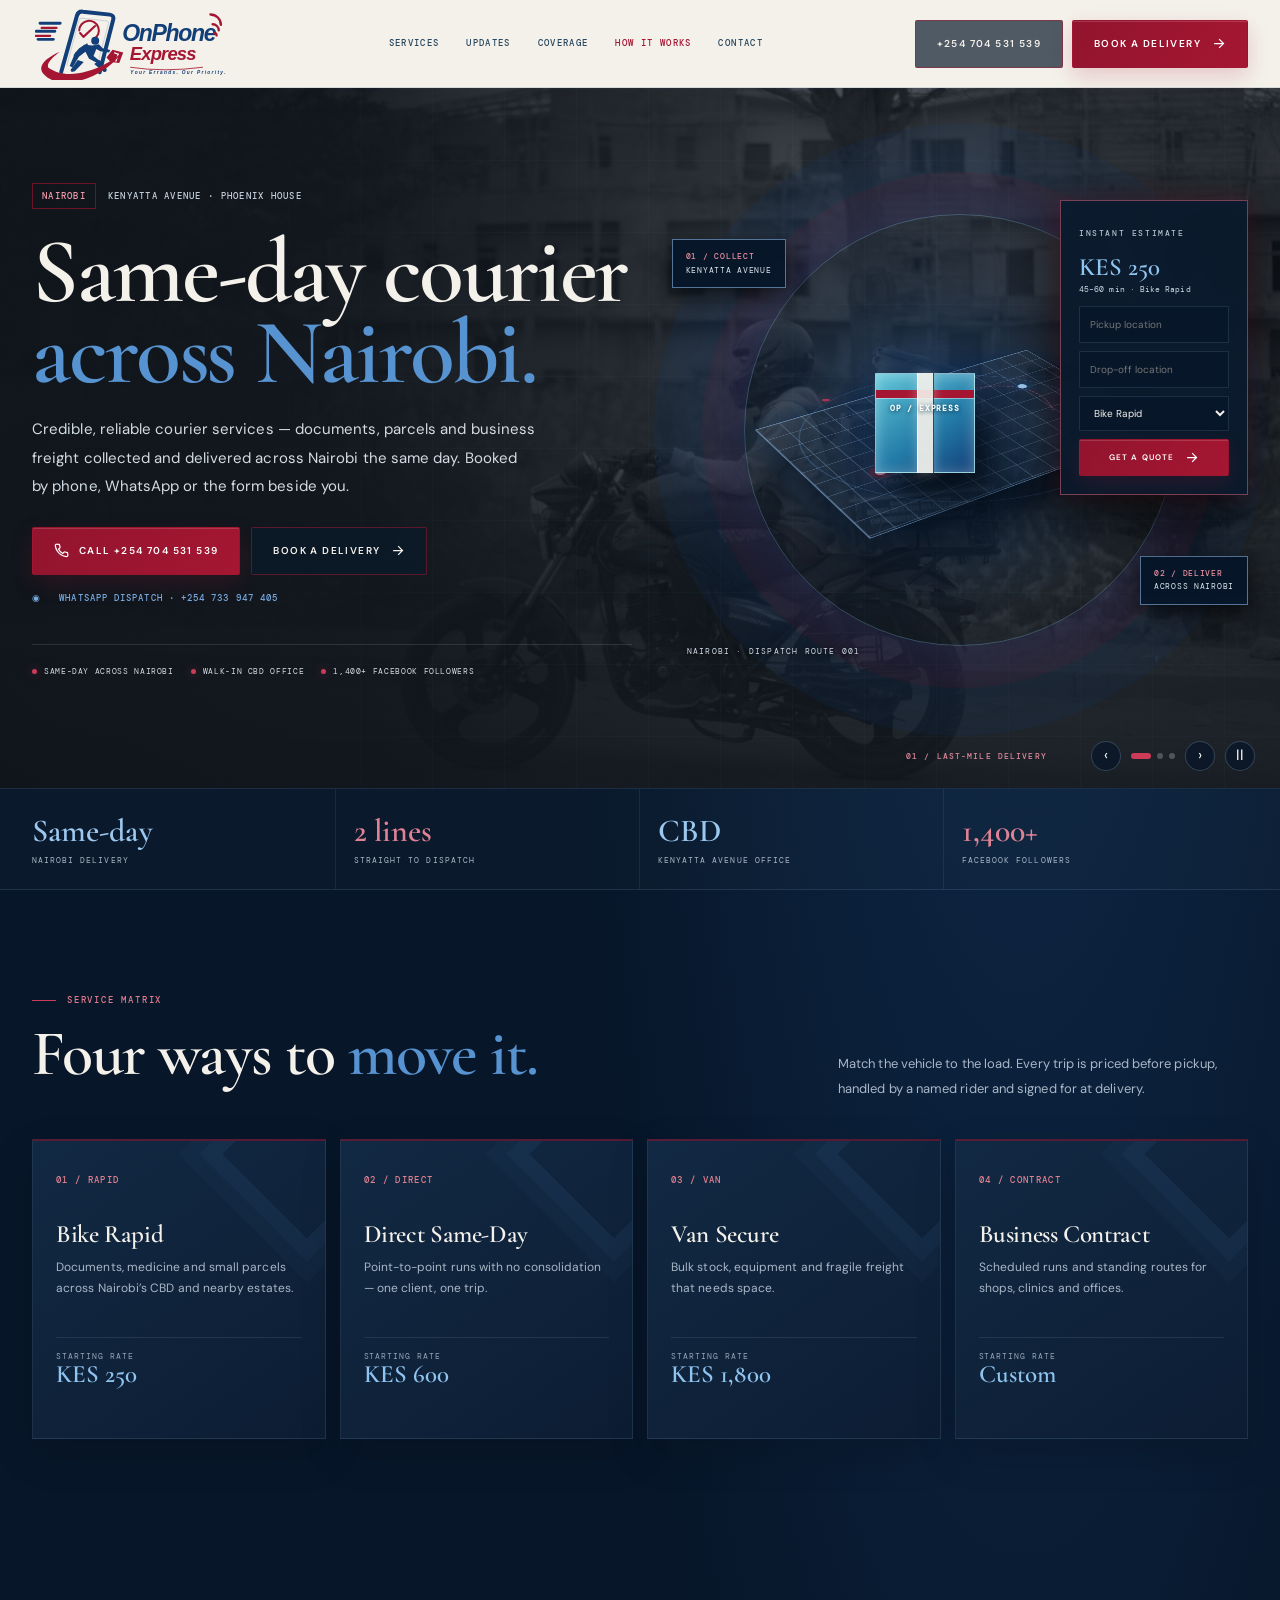
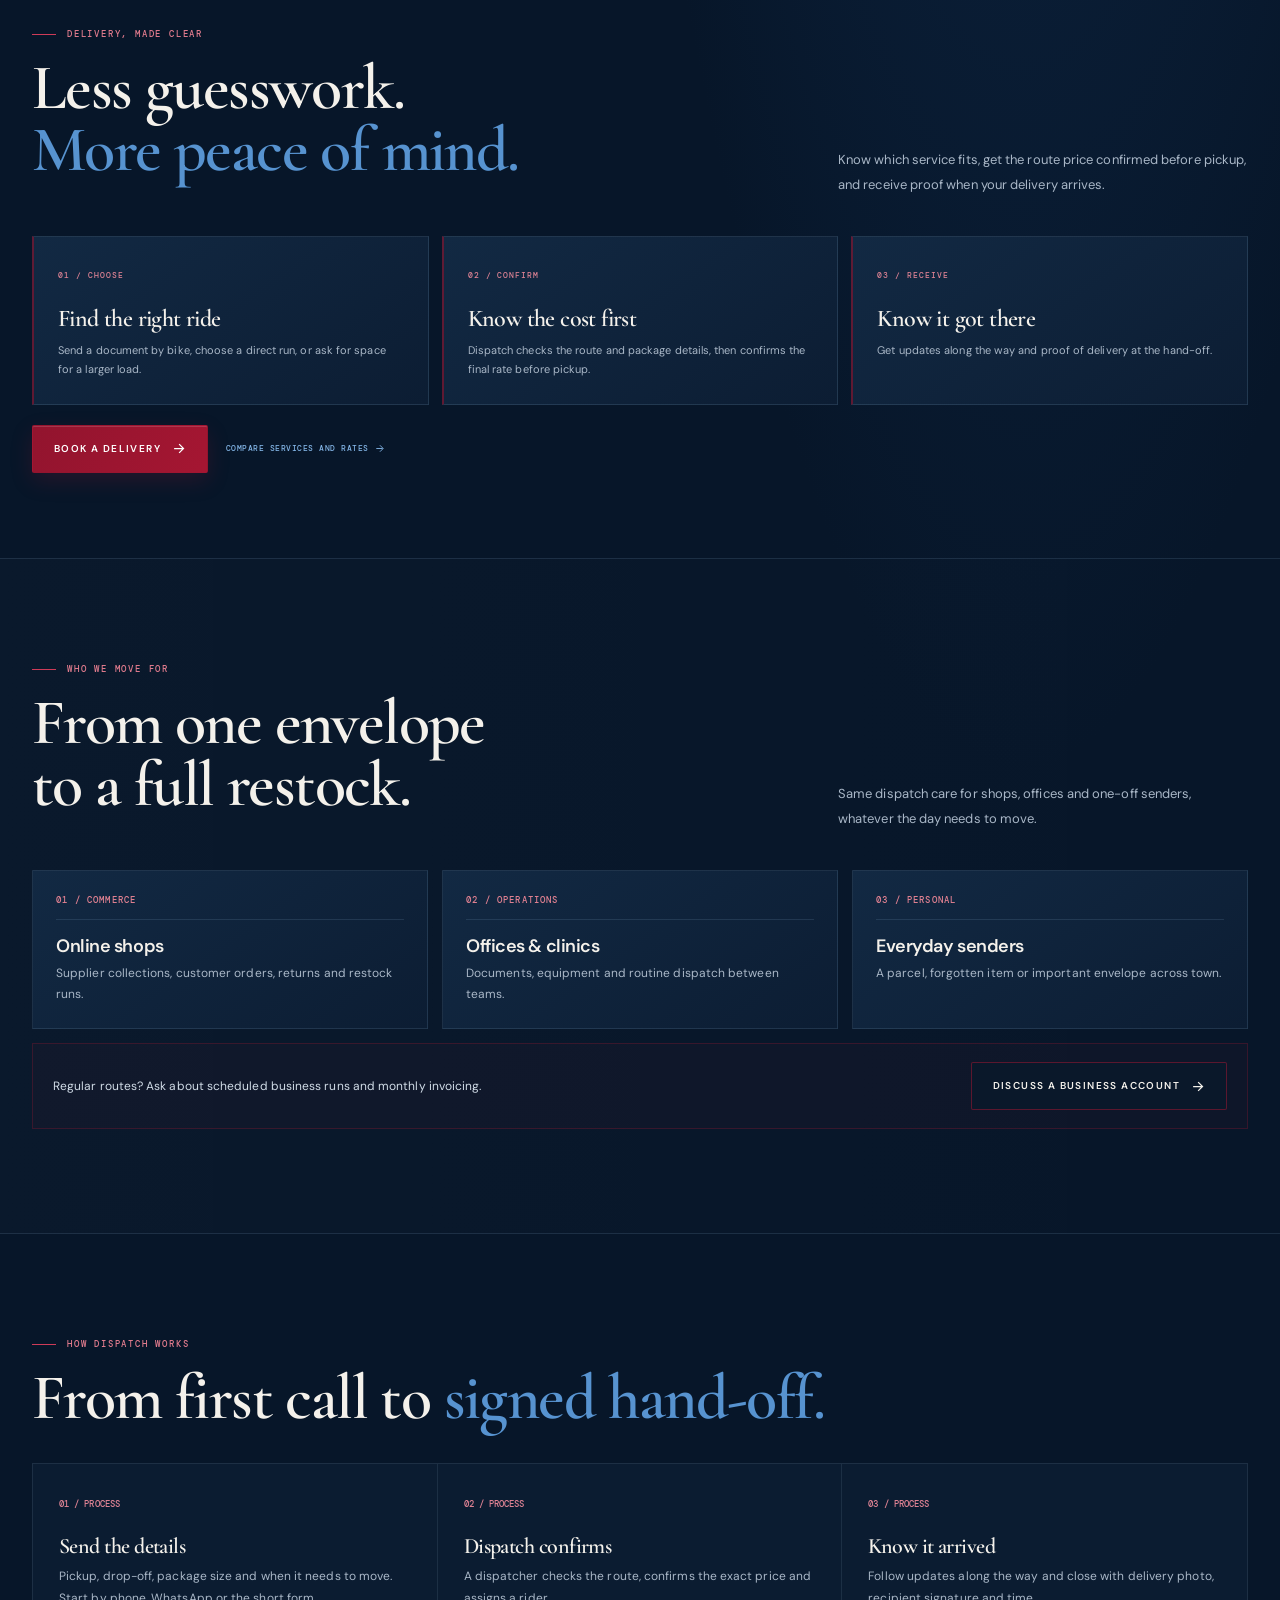
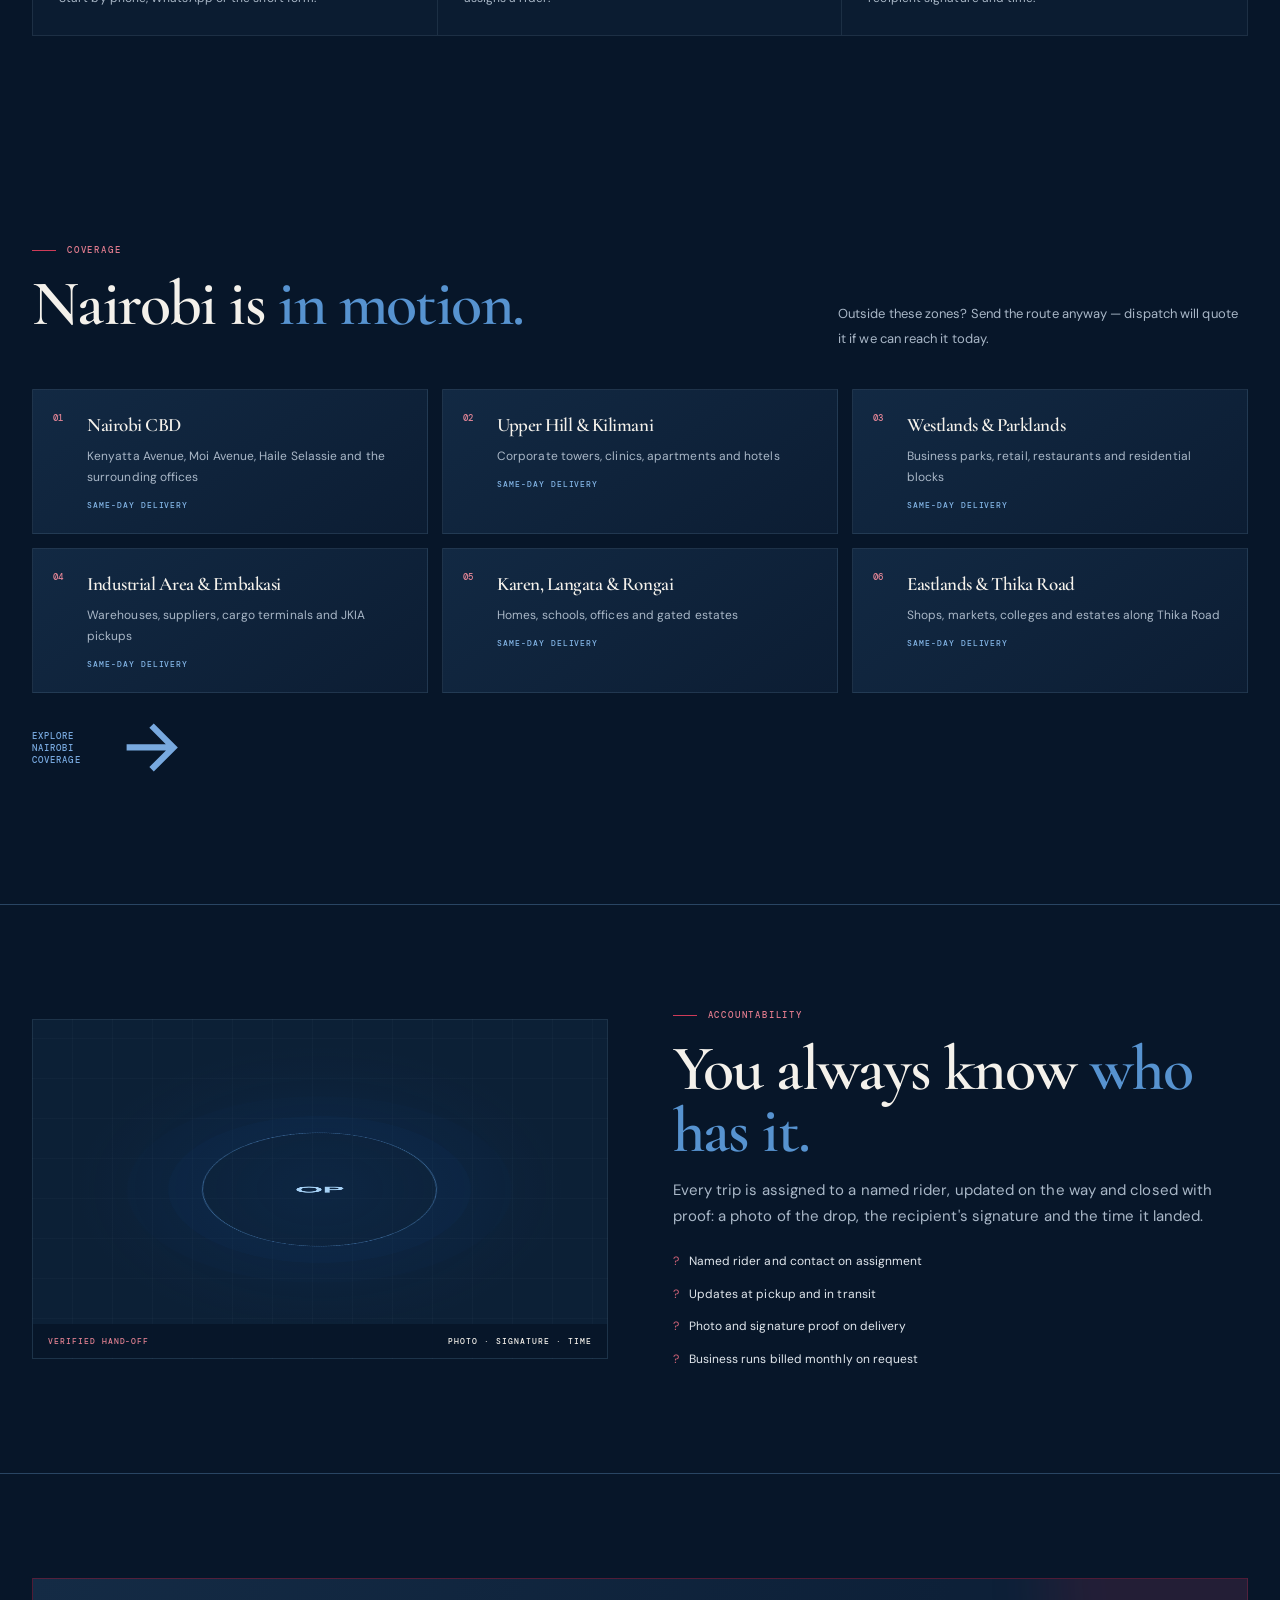
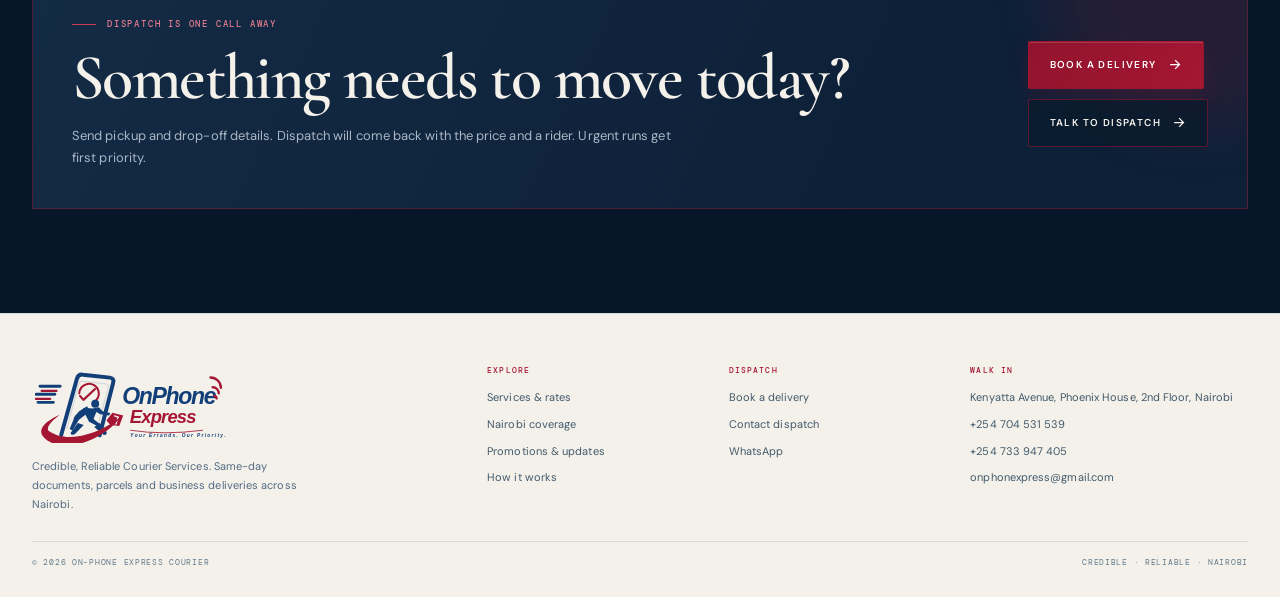
==== commit a7a7c254: "Unify luxury navy and maroon design system" ====
--- a/index.html
+++ b/index.html
@@ -2,7 +2,7 @@
 <html lang="en">
 <head>
   <meta charset="utf-8"><meta name="viewport" content="width=device-width, initial-scale=1">
-  <meta name="theme-color" content="#0b1723"><meta name="description" content="Credible, reliable courier services in Nairobi. Same-day document, parcel and business deliveries from our Kenyatta Avenue office. Call, WhatsApp or book online.">
+  <meta name="theme-color" content="#071629"><meta name="description" content="Credible, reliable courier services in Nairobi. Same-day document, parcel and business deliveries from our Kenyatta Avenue office. Call, WhatsApp or book online.">
   <title>On-Phone Express Courier &mdash; Same-Day Courier Services in Nairobi</title>
   <link rel="preconnect" href="https://fonts.googleapis.com"><link rel="preconnect" href="https://fonts.gstatic.com" crossorigin>
   <link href="https://fonts.googleapis.com/css2?family=Cormorant+Garamond:wght@500;600;700&family=DM+Mono:wght@400;500&family=DM+Sans:wght@400;500;600;700&family=Manrope:wght@400;500;600;700;800&display=swap" rel="stylesheet">
--- a/styles.css
+++ b/styles.css
@@ -1,45 +1,28 @@
-:root{--ink:#0b1723;--panel:#142531;--panel2:#1a3545;--line:#294353;--paper:#f2f5f5;--muted:#a2b5c1;--ocean:#2486a3;--ocean-bright:#6c9fd1;--maroon:#85263f;--green:#3e8294;--mono:'DM Mono',monospace;--sans:'DM Sans',sans-serif;--display:'Manrope',sans-serif;--max:1200px}
-*{box-sizing:border-box}html{scroll-behavior:smooth}body{margin:0;background:var(--ink);color:var(--paper);font-family:var(--sans);font-size:15px;line-height:1.65}a{color:inherit;text-decoration:none}button,input,select,textarea{font:inherit}button,a{ -webkit-tap-highlight-color:transparent}::selection{background:var(--ocean);color:var(--ink)}.wrap{width:min(var(--max),calc(100% - 48px));margin:auto}.mono,.eyebrow,.nav a,.meta,.small-label{font:500 10px/1.4 var(--mono);letter-spacing:.16em;text-transform:uppercase}.eyebrow{color:var(--ocean);display:flex;align-items:center;gap:11px}.eyebrow:before{content:"";width:20px;height:1px;background:var(--ocean)}.muted{color:var(--muted)}h1,h2,h3,p{margin-top:0}h1,h2,h3{font-family:var(--display);letter-spacing:-.045em;line-height:1.04}h1{font-size:clamp(44px,6.4vw,82px);font-weight:700;margin:20px 0}h2{font-size:clamp(32px,4vw,52px);font-weight:650;margin:14px 0}h3{font-size:23px}.blue-accent{color:var(--ocean)}.header{height:76px;position:sticky;top:0;z-index:30;background:#0b1723e8;border-bottom:1px solid #ffffff12;backdrop-filter:blur(16px)}.head-inner{height:100%;display:flex;align-items:center;justify-content:space-between}.brand{display:flex;align-items:center;gap:12px}.brandmark{height:38px;width:38px;background:linear-gradient(135deg,var(--ocean) 0 48%,var(--maroon) 48% 100%);color:#fff;display:grid;place-items:center;border-radius:2px;box-shadow:inset 0 1px #fff8}.brandmark svg{width:21px}.brandname{font:800 14px var(--display);letter-spacing:.09em;line-height:1.1}.brandname small{display:block;font:500 8px var(--mono);color:var(--muted);letter-spacing:.14em;margin-top:4px}.nav{display:flex;align-items:center;gap:26px}.nav a{color:#d3d4ce;transition:color .2s}.nav a:hover,.nav a.active{color:var(--ocean)}.head-actions{display:flex;gap:9px;align-items:center}.btn{min-height:45px;padding:0 18px;display:inline-flex;align-items:center;justify-content:center;gap:10px;font:700 11px var(--mono);letter-spacing:.1em;text-transform:uppercase;border:1px solid transparent;border-radius:2px;transition:.2s;cursor:pointer}.btn-primary{background:var(--ocean);color:#f2f5f5}.btn-primary:hover{background:var(--ocean-bright);transform:translateY(-1px)}.btn-outline{border-color:#71364a;color:var(--paper);background:#0b172375}.btn-outline:hover{border-color:var(--maroon);color:#e08ba0}.btn svg{width:15px;height:15px}.hero{position:relative;min-height:630px;overflow:hidden;border-bottom:1px solid var(--line);background:radial-gradient(ellipse at 77% 44%,#4a493312,transparent 45%),linear-gradient(90deg,#0b1723 3%,#0b1723ed 40%,#0b172380 100%)}.hero:before{content:"";position:absolute;inset:0;background-image:linear-gradient(#7faabe0a 1px,transparent 1px),linear-gradient(90deg,#7faabe0a 1px,transparent 1px);background-size:72px 72px;mask-image:linear-gradient(90deg,transparent,#000 45%,#000)}.hero:after{content:"";position:absolute;width:580px;height:580px;border-radius:50%;right:12%;top:3%;background:radial-gradient(circle,#2a869c22,transparent 67%);pointer-events:none}.hero-grid{position:relative;z-index:1;display:grid;grid-template-columns:1fr .94fr;align-items:center;gap:36px;padding-top:65px;padding-bottom:70px;min-height:630px}.hero-copy{max-width:620px}.location{display:flex;align-items:center;gap:12px;color:var(--muted);font:10px var(--mono);letter-spacing:.11em;text-transform:uppercase}.location b{color:var(--ocean);font-weight:500;border:1px solid #2486a360;padding:5px 8px}.hero h1{max-width:650px}.hero-copy>p{max-width:490px;color:#b5b7ae;font-size:16px;line-height:1.8}.actions{display:flex;flex-wrap:wrap;gap:10px;margin-top:26px}.whatsapp-link{display:inline-flex;align-items:center;gap:8px;margin-top:16px;color:var(--ocean);font:10px var(--mono);letter-spacing:.1em;text-transform:uppercase}.trustline{margin-top:32px;padding-top:18px;border-top:1px solid var(--line);display:flex;gap:16px;flex-wrap:wrap;color:#b8b9b1;font:9px var(--mono);letter-spacing:.05em;text-transform:uppercase}.trustline span{display:flex;gap:7px;align-items:center}.trustline i{width:5px;height:5px;border-radius:50%;background:var(--ocean)}
-/* A custom 3D route table: parcel, dimensional grid, and Nairobi dispatch paths. */
-.route-stage{height:435px;position:relative;perspective:1000px;display:grid;place-items:center;isolation:isolate}.route-stage:before{content:"";position:absolute;width:390px;height:390px;border:1px solid #2486a325;border-radius:50%;box-shadow:0 0 0 45px #2486a308,0 0 0 90px #2486a305}.orbit{position:absolute;width:320px;height:320px;border:1px solid #2486a333;border-radius:50%;transform:rotateX(67deg) rotateZ(-18deg);animation:orbit 22s linear infinite}.orbit:before,.orbit:after{content:"";position:absolute;width:7px;height:7px;border-radius:50%;background:var(--ocean);box-shadow:0 0 14px var(--ocean)}.orbit:before{left:44px;top:33px}.orbit:after{right:50px;bottom:25px;background:#b8c1ad;box-shadow:0 0 14px #b8c1ad}.route-plane{position:absolute;width:340px;height:230px;transform:rotateX(61deg) rotateZ(-34deg);background-image:linear-gradient(#7faabe20 1px,transparent 1px),linear-gradient(90deg,#7faabe20 1px,transparent 1px);background-size:25px 25px;border:1px solid #2486a332;box-shadow:0 25px 70px #0008}.route-line{position:absolute;width:240px;height:150px;top:53px;left:49px;border:1px dashed #78c6d3a8;border-left-color:transparent;border-bottom-color:transparent;border-radius:50%;transform:rotate(-25deg)}.pin{position:absolute;width:9px;height:9px;border-radius:50%;background:var(--ocean);box-shadow:0 0 18px #6c9fd1;z-index:2}.pin.one{left:57px;top:135px}.pin.two{right:54px;top:66px;background:#c7d0bb;box-shadow:0 0 18px #c7d0bb}.parcel{position:absolute;z-index:3;width:145px;height:128px;transform-style:preserve-3d;transform:rotateX(-20deg) rotateY(-28deg) rotateZ(-5deg);animation:float 5s ease-in-out infinite;filter:drop-shadow(22px 35px 24px #0009)}.box-front{position:absolute;width:100px;height:100px;left:0;top:18px;background:linear-gradient(145deg,#1d6c86,#17495d);transform:translateZ(48px);border:1px solid #6ab8c866}.box-side{position:absolute;width:96px;height:100px;left:99px;top:18px;background:linear-gradient(120deg,#153f53,#123044);transform:rotateY(90deg);transform-origin:left;border:1px solid #6ab8c840}.box-top{position:absolute;width:100px;height:96px;left:0;top:-29px;background:linear-gradient(135deg,#25839f,#257f98);transform:rotateX(90deg);transform-origin:bottom;border:1px solid #9bd3db55}.tape{position:absolute;z-index:4;background:#66aebea8;width:17px;height:100px;top:18px;left:42px;transform:translateZ(49px);border-left:1px solid #80c7d475;border-right:1px solid #123848}.box-stamp{position:absolute;z-index:5;left:15px;top:48px;transform:translateZ(50px);color:#152b37;font:8px var(--mono);letter-spacing:.1em}.stage-label{position:absolute;padding:9px 12px;background:#142531dd;border:1px solid #2486a350;color:#d3d1c5;font:9px var(--mono);letter-spacing:.08em;text-transform:uppercase;backdrop-filter:blur(8px)}.stage-label strong{color:var(--ocean);font-weight:500}.label-start{left:0;top:45px}.label-dest{right:-5px;bottom:63px}.stage-code{position:absolute;bottom:6px;left:18px;color:#aaa99e;font:9px var(--mono);letter-spacing:.12em}.quote-card{position:absolute;right:0;top:10px;width:168px;padding:15px;background:#142531e8;border:1px solid #25839f47;box-shadow:0 15px 50px #0008;transform:rotateY(-9deg) rotateZ(2deg);backdrop-filter:blur(10px)}.quote-card .small-label{color:var(--muted);font-size:8px}.quote-price{font:700 21px var(--display);margin:7px 0 2px;color:var(--ocean-bright)}.quote-eta{font:9px var(--mono);color:#c6c8be}.quote-form{display:grid;gap:9px;margin-top:12px}.quote-form input,.quote-form select{width:100%;min-width:0;padding:9px 10px;background:#0d1c28;border:1px solid var(--line);color:var(--paper);font-size:11px;border-radius:2px}.quote-form .btn{min-height:38px;font-size:9px}.stats{border-bottom:1px solid var(--line);background:#ffffff04}.stats-grid{display:grid;grid-template-columns:repeat(4,1fr)}.stat{padding:20px 18px;border-right:1px solid #ffffff0d}.stat:first-child{padding-left:0}.stat:last-child{border:0}.stat b{font:700 25px var(--display);letter-spacing:-.04em;display:block}.stat span{font:9px var(--mono);letter-spacing:.11em;text-transform:uppercase;color:var(--muted)}.section{padding:92px 0}.section-head{display:flex;justify-content:space-between;align-items:end;gap:28px;margin-bottom:34px}.section-head p{max-width:385px;color:var(--muted);margin:0;line-height:1.8}.service-grid{display:grid;grid-template-columns:repeat(4,1fr);gap:12px}.service-card{min-height:280px;padding:23px 21px;border:1px solid var(--line);background:linear-gradient(145deg,#172b37,#141716);position:relative;overflow:hidden;transition:.25s}.service-card:hover{transform:translateY(-5px);border-color:#286c81}.service-card:after{content:"";position:absolute;width:120px;height:120px;right:-45px;top:-50px;border:1px solid #2486a31a;transform:rotate(45deg);box-shadow:0 0 0 15px #2486a308,0 0 0 30px #2486a305}.service-index{font:10px var(--mono);color:var(--ocean);letter-spacing:.14em}.service-card h3{margin:30px 0 8px}.service-card p{font-size:12px;color:var(--muted);min-height:57px;line-height:1.65}.service-bottom{display:flex;justify-content:space-between;align-items:end;border-top:1px solid var(--line);padding-top:13px;margin-top:13px}.service-bottom strong{display:block;font:700 19px var(--display);color:var(--ocean-bright)}.service-bottom small{font:8px var(--mono);color:var(--muted);letter-spacing:.1em;text-transform:uppercase}.service-bottom a{color:var(--ocean);font-size:19px}.audiences{border-block:1px solid var(--line);background:linear-gradient(90deg,#ffffff03,transparent)}.audience-grid,.zone-grid{display:grid;grid-template-columns:repeat(3,1fr);gap:12px;margin-top:32px}.audience,.zone{padding:21px;border:1px solid var(--line);background:#132430}.audience .icon{font:11px var(--mono);color:var(--ocean);border-bottom:1px solid var(--line);padding-bottom:13px}.audience h3{margin:17px 0 7px;font-size:19px}.audience p,.zone p{font-size:12px;color:var(--muted);margin:0}.partner{display:flex;justify-content:space-between;align-items:center;gap:20px;padding:18px 20px;margin-top:13px;border:1px solid #2486a33d;background:#2486a309}.partner p{margin:0;color:#d0cec3;font-size:13px}.steps{display:grid;grid-template-columns:repeat(3,1fr);margin-top:34px;border:1px solid var(--line)}.step{padding:24px;border-right:1px solid var(--line)}.step:last-child{border:0}.step .num{font:11px var(--mono);color:var(--ocean)}.step h3{margin:19px 0 7px;font-size:19px}.step p{font-size:13px;color:var(--muted);margin:0}.zone{position:relative;padding-left:55px}.zone-n{position:absolute;left:20px;top:20px;color:var(--ocean);font:10px var(--mono)}.zone h3{font-size:16px;margin:0 0 7px}.zone small{display:block;font:9px var(--mono);letter-spacing:.1em;text-transform:uppercase;color:var(--ocean);margin-top:12px}.proof-grid{display:grid;grid-template-columns:1fr 1fr;gap:70px;align-items:center}.proof-art{height:340px;position:relative;background:radial-gradient(ellipse at 50% 60%,#244d5b20,transparent 55%),repeating-linear-gradient(0deg,transparent 0 39px,#ffffff08 40px),repeating-linear-gradient(90deg,transparent 0 39px,#ffffff08 40px);border:1px solid var(--line);overflow:hidden;display:grid;place-items:center}.proof-ring{width:235px;height:235px;border:1px solid #2486a366;border-radius:50%;display:grid;place-items:center;transform:rotateX(61deg) rotateZ(-25deg);box-shadow:0 0 0 30px #2486a309,0 0 0 70px #2486a305}.proof-ring:before{content:"OP";font:800 36px var(--display);color:#2486a3;transform:rotateZ(25deg) rotateX(-61deg)}.proof-caption{position:absolute;bottom:0;left:0;right:0;background:#0b1723e8;padding:11px 15px;display:flex;justify-content:space-between;font:9px var(--mono);letter-spacing:.12em;text-transform:uppercase}.proof-caption span:first-child{color:var(--ocean)}.checklist{list-style:none;padding:0;margin-top:22px;display:grid;gap:12px}.checklist li{display:flex;gap:10px;font-size:13px}.checklist li:before{content:"✳";color:var(--ocean)}.cta-band{position:relative;padding:38px;border:1px solid #2486a34a;overflow:hidden;background:linear-gradient(115deg,#203242,#142531 70%)}.cta-band:after{content:"";position:absolute;width:300px;height:300px;right:-100px;top:-150px;border-radius:50%;background:#2486a314;filter:blur(20px)}.cta-inner{position:relative;z-index:1;display:flex;align-items:center;justify-content:space-between;gap:30px}.cta-inner p{color:var(--muted);margin:10px 0 0;max-width:580px}.page-hero{padding:69px 0 57px;border-bottom:1px solid var(--line);background:radial-gradient(ellipse at 82% 0%,#2486a30c,transparent 40%),#ffffff02}.page-hero h1{font-size:clamp(42px,5vw,62px);max-width:800px}.page-hero p{max-width:700px;color:var(--muted);margin:0}.service-row{display:grid;grid-template-columns:1fr 280px;gap:35px;padding:29px;border:1px solid var(--line);background:#142531;margin-bottom:13px}.service-row h2{font-size:28px}.service-row p{color:var(--muted);max-width:610px}.includes{display:flex;flex-wrap:wrap;gap:10px 24px;color:#d4d4ca;font-size:12px}.includes span:before{content:"✳ ";color:var(--ocean)}.ratebox{padding:17px;background:#1b3544;border:1px solid var(--line);align-self:center}.ratebox .rate-line{display:flex;justify-content:space-between;gap:12px;padding:7px 0;font:10px var(--mono);text-transform:uppercase}.ratebox .rate-line span:first-child{color:var(--muted)}.ratebox .price{border-top:1px solid var(--line);padding-top:11px;color:var(--ocean);font:700 19px var(--display)}.faq{border:1px solid var(--line);padding:18px 20px;background:#142531;margin:9px 0}.faq summary{cursor:pointer;list-style:none;font:600 15px var(--display);display:flex;justify-content:space-between}.faq summary:after{content:"＋";color:var(--ocean)}.faq[open] summary:after{content:"−"}.faq p{margin:12px 0 0;color:var(--muted);font-size:13px}.coverage-feature{display:grid;grid-template-columns:1fr 1fr;gap:45px;align-items:center}.mini-map{height:330px;border:1px solid var(--line);background:radial-gradient(ellipse,#2486a313,transparent 60%),linear-gradient(30deg,transparent 49.8%,#2486a31a 50%,transparent 50.4%),linear-gradient(145deg,transparent 49.8%,#2486a312 50%,transparent 50.4%),repeating-linear-gradient(0deg,transparent 0 39px,#ffffff07 40px),repeating-linear-gradient(90deg,transparent 0 39px,#ffffff07 40px);position:relative;overflow:hidden}.map-point{position:absolute;left:52%;top:43%;background:var(--ocean);width:9px;height:9px;border-radius:50%;box-shadow:0 0 0 9px #2486a320,0 0 24px var(--ocean)}.map-tag{position:absolute;left:calc(52% + 17px);top:42%;font:9px var(--mono);letter-spacing:.1em;text-transform:uppercase}.map-rail{position:absolute;color:#aaa99d;font:8px var(--mono);letter-spacing:.1em;text-transform:uppercase}.booking-grid{display:grid;grid-template-columns:1.15fr .85fr;gap:35px;align-items:start}.form-card,.side-card{padding:28px;background:#142531;border:1px solid var(--line)}.form-grid{display:grid;grid-template-columns:1fr 1fr;gap:15px}.field{display:grid;gap:7px}.field.full{grid-column:1/-1}.field label{font:9px var(--mono);color:#c0c1b8;letter-spacing:.12em;text-transform:uppercase}.field input,.field select,.field textarea{width:100%;padding:12px;background:#0b1723;border:1px solid var(--line);color:var(--paper);outline:0;border-radius:2px}.field input:focus,.field select:focus,.field textarea:focus{border-color:var(--ocean)}.field textarea{min-height:100px;resize:vertical}.field input::placeholder,.field textarea::placeholder{color:#73786f}.form-card .btn{width:100%;margin-top:17px}.form-note{font-size:11px;color:var(--muted);margin:10px 0 0}.side-card{margin-bottom:12px}.side-card h3{font-size:19px;margin-bottom:16px}.rate-list{list-style:none;padding:0;margin:0}.rate-list li{display:flex;justify-content:space-between;border-bottom:1px solid var(--line);padding:10px 0;font-size:12px}.rate-list li:last-child{border:0}.rate-list b{color:var(--ocean);font-family:var(--mono);font-size:10px}.contact-grid{display:grid;grid-template-columns:.8fr 1.2fr;gap:16px}.contact-tile{padding:18px;border:1px solid var(--line);background:#142531;margin-bottom:10px}.contact-tile small{display:block;color:var(--ocean);font:9px var(--mono);letter-spacing:.13em;text-transform:uppercase}.contact-tile b{display:block;margin-top:7px;font:600 16px var(--display)}.map-frame{width:100%;height:290px;border:1px solid var(--line);filter:grayscale(.8) invert(.9) contrast(.85)}.footer{border-top:1px solid var(--line);padding:48px 0 32px;background:#08131d}.footer-grid{display:grid;grid-template-columns:2fr 1fr 1fr 1.3fr;gap:28px}.footer p{font-size:12px;color:var(--muted);max-width:280px;margin-top:15px}.footer h4{font:10px var(--mono);letter-spacing:.14em;text-transform:uppercase;color:var(--ocean);margin:3px 0 14px}.footer a,.footer address{display:block;font-size:12px;color:#c4c5bb;margin:8px 0;font-style:normal}.footer-bottom{border-top:1px solid #ffffff12;margin-top:30px;padding-top:17px;display:flex;justify-content:space-between;color:#82877e;font:9px var(--mono);letter-spacing:.08em;text-transform:uppercase}.dock{display:none}.hidden{display:none!important}@keyframes float{0%,100%{transform:translateY(0) rotateX(-20deg) rotateY(-28deg) rotateZ(-5deg)}50%{transform:translateY(-12px) rotateX(-18deg) rotateY(-23deg) rotateZ(-3deg)}}@keyframes orbit{to{transform:rotateX(67deg) rotateZ(342deg)}}
-@media(max-width:1000px){.nav{gap:14px}.head-actions .phone-head{display:none}.hero-grid{grid-template-columns:1fr .8fr}.route-stage{transform:scale(.88);transform-origin:center}.service-grid{grid-template-columns:repeat(2,1fr)}.footer-grid{grid-template-columns:2fr 1fr 1fr}.footer-grid>div:last-child{grid-column:2/4}}
-@media(max-width:767px){main{padding-bottom:76px}.wrap{width:min(100% - 34px,var(--max))}.header{height:66px}.nav{display:none}.head-actions .phone-head{display:none}.head-actions .btn{min-height:39px;padding:0 12px;font-size:9px}.brandmark{width:34px;height:34px;background:linear-gradient(135deg,var(--ocean) 0 48%,var(--maroon) 48% 100%);color:#fff}.brandname{font-size:12px}.hero-grid{grid-template-columns:1fr;gap:5px;padding-top:47px;padding-bottom:35px}.hero{min-height:0}.hero-copy{max-width:650px}.hero h1{font-size:clamp(43px,12vw,66px)}.hero-copy>p{font-size:14px}.trustline{gap:12px}.route-stage{height:390px;transform:none;margin:0 -4px}.route-plane{transform:scale(.85) rotateX(61deg) rotateZ(-34deg)}.quote-card{right:2px;top:1px;width:145px;padding:11px}.quote-price{font-size:18px}.stats-grid{grid-template-columns:1fr 1fr}.stat{padding:16px 10px;border-bottom:1px solid #ffffff0d}.stat:first-child{padding-left:10px}.stat:nth-child(2){border-right:0}.stat b{font-size:22px}.section{padding:66px 0}.section-head{display:block}.section-head p{margin-top:12px}.service-grid{grid-template-columns:repeat(4,250px);overflow-x:auto;padding-bottom:12px;scroll-snap-type:x mandatory}.service-card{scroll-snap-align:start}.audience-grid,.zone-grid{grid-template-columns:1fr}.steps{grid-template-columns:1fr}.step{border-right:0;border-bottom:1px solid var(--line)}.step:last-child{border:0}.proof-grid,.coverage-feature{grid-template-columns:1fr;gap:30px}.proof-art{height:270px}.cta-inner{display:block}.cta-inner .btn{margin-top:20px}.cta-band{padding:25px}.page-hero{padding:49px 0 42px}.service-row{grid-template-columns:1fr;padding:20px;gap:20px}.ratebox{width:100%}.booking-grid,.contact-grid{grid-template-columns:1fr}.form-card,.side-card{padding:21px}.form-grid{grid-template-columns:1fr}.field.full{grid-column:auto}.footer{padding-bottom:105px}.footer-grid{grid-template-columns:1fr 1fr}.footer-grid>div:first-child{grid-column:1/-1}.footer-grid>div:last-child{grid-column:auto}.footer-bottom{gap:10px;flex-wrap:wrap}.dock{display:grid;position:fixed;bottom:0;left:0;right:0;z-index:40;grid-template-columns:repeat(4,1fr);height:68px;padding-bottom:env(safe-area-inset-bottom);background:#0d1c28f5;border-top:1px solid #ffffff1a;backdrop-filter:blur(15px)}.dock a{display:grid;place-items:center;align-content:center;gap:3px;color:#969a91;font:8px var(--mono);letter-spacing:.1em;text-transform:uppercase}.dock svg{width:17px;height:17px}.dock a.active,.dock a.call{color:var(--ocean)}.route-stage:before{width:320px;height:320px}.orbit{width:285px;height:285px}.label-start{left:0;top:40px}.label-dest{right:0;bottom:43px}.stage-code{left:10px}}
+:root{
+  --ink:#071629;--surface:#0d2038;--surface-2:#112944;--surface-3:#173858;--line:#294563;
+  --paper:#f4f1eb;--muted:#a9b7c7;--ocean:#123f78;--ocean-bright:#5793d0;
+  --maroon:#a51632;--maroon-bright:#ce3b58;--mono:'DM Mono',monospace;
+  --sans:'DM Sans',sans-serif;--display:'Cormorant Garamond',Georgia,serif;--max:1280px;
+}
+*{box-sizing:border-box}html{scroll-behavior:smooth;scroll-padding-top:90px}body{margin:0;background:radial-gradient(ellipse at 80% -8%,#102d50 0,transparent 34%),var(--ink);color:var(--paper);font:400 15px/1.7 var(--sans);letter-spacing:.005em}a{color:inherit;text-decoration:none}button,input,select,textarea{font:inherit}button,a{-webkit-tap-highlight-color:transparent}button{color:inherit}::selection{background:var(--maroon);color:#fff}.wrap{width:min(var(--max),calc(100% - 64px));margin-inline:auto}.hidden{display:none!important}.muted{color:var(--muted)}
+h1,h2{font:600 clamp(42px,5vw,68px)/.97 var(--display);letter-spacing:-.025em;margin:16px 0}h1{font-size:clamp(58px,7.2vw,96px);line-height:.88}h3{font:600 22px/1.15 var(--sans);letter-spacing:-.025em;margin:0 0 10px}p{margin-top:0}.blue-accent{color:var(--ocean-bright)}.eyebrow,.mono,.small-label{font:500 9px/1.45 var(--mono);letter-spacing:.2em;text-transform:uppercase}.eyebrow{display:flex;align-items:center;gap:11px;color:#e07b8d}.eyebrow:before{content:"";width:24px;height:1px;background:var(--maroon-bright)}
+/* A bright, quiet masthead gives the supplied blue and maroon logo room to breathe. */
+.header{height:88px;position:sticky;top:0;z-index:30;background:#f4f1eb;border-bottom:1px solid #123f7822;box-shadow:0 5px 24px #06142112}.head-inner{height:100%;display:flex;align-items:center;justify-content:space-between;gap:20px}.brand{display:flex;align-items:center;flex:none}.brand-logo{display:block;width:205px;height:73px;object-fit:contain}.nav{display:flex;align-items:center;gap:clamp(14px,2.1vw,30px)}.nav a{font:500 9px/1.3 var(--mono);letter-spacing:.15em;text-transform:uppercase;color:#29485f;transition:color .2s}.nav a:hover,.nav a.active{color:var(--maroon)}.head-actions{display:flex;align-items:center;gap:9px;flex:none}
+.btn{min-height:48px;padding:0 21px;display:inline-flex;align-items:center;justify-content:center;gap:10px;border:1px solid transparent;border-radius:2px;font:600 10px/1 var(--sans);letter-spacing:.14em;text-transform:uppercase;transition:transform .22s,background .22s,border-color .22s,box-shadow .22s;cursor:pointer}.btn:hover{transform:translateY(-2px)}.btn-primary{color:#fff;background:linear-gradient(120deg,#92142e,var(--maroon));box-shadow:inset 0 1px #ffffff25,0 8px 22px #a5163230}.btn-primary:hover{background:linear-gradient(120deg,#b31e3d,var(--maroon-bright));box-shadow:0 11px 28px #a5163248}.btn-outline{color:var(--paper);border-color:#a5163285;background:#091a2bb3}.btn-outline:hover{border-color:#df6a80;color:#f0a0ae;background:#a5163215}.btn svg{width:15px;height:15px}
+/* Photo slider, blueprint route and parcel sculpture share one deep-blue stage. */
+.hero{position:relative;min-height:700px;overflow:hidden;border-bottom:1px solid #90b4d326;background:#071629}.hero:before{content:"";position:absolute;inset:0;z-index:1;pointer-events:none;opacity:.32;background-image:linear-gradient(#7ca5d01a 1px,transparent 1px),linear-gradient(90deg,#7ca5d01a 1px,transparent 1px);background-size:72px 72px;mask-image:linear-gradient(90deg,transparent,#000 42%,#000)}.hero:after{content:"";position:absolute;z-index:1;right:8%;top:5%;width:560px;height:560px;border-radius:50%;background:radial-gradient(circle,#123f783d,transparent 68%);pointer-events:none}.hero-slider{position:absolute;inset:0;z-index:0;overflow:hidden}.hero-slide{position:absolute;inset:-2%;background-image:linear-gradient(90deg,#071629f5 0%,#071629e8 30%,#0716299c 61%,#0716298a 100%),linear-gradient(0deg,#071629bc,transparent 58%),var(--slide-image);background-position:center 43%;background-size:cover;filter:grayscale(.72) saturate(.42);opacity:0;transform:scale(1.08);transition:opacity 1.1s ease,transform 7s ease,filter 1.1s ease}.hero-slide.is-active{opacity:.74;transform:scale(1)}.hero-grid{position:relative;z-index:2;display:grid;grid-template-columns:1.02fr .98fr;align-items:center;gap:40px;min-height:700px;padding:68px 0 84px}.hero-copy{max-width:630px}.location{display:flex;align-items:center;gap:12px;color:#c1ceda;font:500 9px var(--mono);letter-spacing:.14em;text-transform:uppercase}.location b{padding:6px 9px;border:1px solid #a5163299;color:#f09aaa;font-weight:500}.hero h1{max-width:670px;margin:22px 0}.hero-copy>p{max-width:505px;color:#d3dce5;font-size:15px;line-height:1.9}.actions{display:flex;flex-wrap:wrap;gap:11px;margin-top:26px}.whatsapp-link{display:inline-flex;align-items:center;gap:8px;margin-top:17px;color:#78a9df;font:500 9px var(--mono);letter-spacing:.12em;text-transform:uppercase}.trustline{display:flex;gap:17px;flex-wrap:wrap;margin-top:35px;padding-top:20px;border-top:1px solid #b2c8dd26;color:#d3dce5;font:400 8px/1.5 var(--mono);letter-spacing:.08em;text-transform:uppercase}.trustline span{display:flex;align-items:center;gap:7px}.trustline i{width:5px;height:5px;border-radius:50%;background:var(--maroon-bright);box-shadow:0 0 10px #ce3b5880}
+.route-stage{height:460px;position:relative;display:grid;place-items:center;perspective:1100px;isolation:isolate;background:radial-gradient(ellipse at 51% 52%,#123f7850 0,transparent 49%)}.route-stage:before{content:"";position:absolute;width:430px;height:430px;border:1px solid #79a9d05a;border-radius:50%;box-shadow:0 0 0 42px #a5163216,0 0 0 90px #123f7823,0 0 75px #123f7855}.orbit{position:absolute;width:320px;height:320px;border:1px solid #5793d078;border-radius:50%;transform:rotateX(67deg) rotateZ(-18deg);animation:orbit 26s linear infinite}.orbit:before,.orbit:after{content:"";position:absolute;width:8px;height:8px;border-radius:50%;background:var(--maroon-bright);box-shadow:0 0 20px #ce3b58}.orbit:before{left:44px;top:33px}.orbit:after{right:50px;bottom:25px;background:#90c5f4;box-shadow:0 0 20px #5793d0}.route-plane{position:absolute;width:340px;height:230px;transform:rotateX(61deg) rotateZ(-34deg);border:1px solid #7ca5d0b0;background-image:linear-gradient(#94b9df55 1px,transparent 1px),linear-gradient(90deg,#94b9df55 1px,transparent 1px);background-size:25px 25px;box-shadow:0 28px 80px #000b,0 0 40px #123f7880}.route-line{position:absolute;width:240px;height:150px;left:49px;top:53px;border:1px dashed #df7186;border-left-color:transparent;border-bottom-color:transparent;border-radius:50%;transform:rotate(-25deg);filter:drop-shadow(0 0 7px #ce3b58)}.pin{position:absolute;width:10px;height:10px;border-radius:50%;z-index:2}.pin.one{left:57px;top:135px;background:#ef9aac;box-shadow:0 0 0 6px #a5163255,0 0 25px #e36a8a}.pin.two{right:54px;top:66px;background:#a9d8ff;box-shadow:0 0 0 6px #123f7855,0 0 25px #5793d0}
+.parcel{position:absolute;z-index:4;width:170px;height:150px;transform-style:preserve-3d;filter:drop-shadow(20px 30px 22px #000b) drop-shadow(0 0 28px #123f7880);animation:parcelFloat 5s ease-in-out infinite}.box-front{position:absolute;left:0;top:18px;width:100px;height:100px;transform:translateZ(48px);background:linear-gradient(145deg,#62c7d9,#237ca8 58%,#123f78);border:1px solid #d0f3f5a0;box-shadow:inset 0 1px 14px #ffffff55}.box-front:before{content:"";position:absolute;left:0;right:0;top:16px;height:8px;background:var(--maroon);box-shadow:0 1px #ffffff70}.box-side{position:absolute;left:99px;top:18px;width:96px;height:100px;transform:rotateY(90deg);transform-origin:left;background:linear-gradient(120deg,#bd2442,#741329 76%);border:1px solid #efb0c0a0;box-shadow:inset 0 1px 18px #ffffff32}.box-top{position:absolute;left:0;top:-29px;width:100px;height:96px;transform:rotateX(90deg);transform-origin:bottom;background:linear-gradient(135deg,#b2eaf0,#5793d0 60%,#123f78);border:1px solid #e1fbffd0;box-shadow:inset 0 1px 15px #ffffff65}.tape{position:absolute;z-index:5;left:42px;top:18px;width:17px;height:100px;transform:translateZ(49px);background:#f4f1ebe8;border-left:1px solid #fff;border-right:1px solid var(--maroon);box-shadow:0 0 12px #ffffff55}.box-stamp{position:absolute;z-index:6;left:15px;top:48px;transform:translateZ(50px);color:#fff;text-shadow:0 1px 4px #083248;font:700 8px var(--mono);letter-spacing:.1em}.stage-label{position:absolute;padding:10px 13px;background:#071629f5;border:1px solid #7ca5d0aa;box-shadow:0 8px 25px #000b;backdrop-filter:blur(10px);color:#e0e8ef;font:400 8px/1.7 var(--mono);letter-spacing:.09em;text-transform:uppercase}.stage-label strong{color:#ed91a2;font-weight:500}.label-start{left:0;top:39px}.label-dest{right:0;bottom:55px}.stage-code{position:absolute;bottom:4px;left:15px;color:#d1dce7;text-shadow:0 1px 4px #000;font:400 8px var(--mono);letter-spacing:.15em}.quote-card{position:absolute;z-index:7;right:0;top:0;width:188px;padding:18px;background:#0a1a2ceF;border:1px solid #d263788c;box-shadow:0 18px 55px #000b,0 0 22px #a5163240;backdrop-filter:blur(14px)}.quote-card .small-label{color:#b3c1cf;font-size:8px}.quote-price{margin:7px 0 2px;color:#8fc4f0;font:600 25px var(--display)}.quote-eta{color:#d1dce7;font:400 8px var(--mono)}.quote-form{display:grid;gap:8px;margin-top:12px}.quote-form input,.quote-form select{width:100%;min-width:0;padding:9px 10px;background:#071629;border:1px solid #7391b033;color:var(--paper);font-size:10px;border-radius:1px}.quote-form .btn{min-height:37px;padding:0 10px;font-size:8px}.hero-slider-controls{position:absolute;z-index:5;right:max(25px,calc((100vw - var(--max))/2));bottom:17px;display:flex;align-items:center;gap:10px;color:#e2e9ef}.hero-slide-caption{min-width:175px;color:#e18a9b;font:500 8px var(--mono);letter-spacing:.14em}.slide-arrow,.slide-pause{width:30px;height:30px;border:1px solid #8da9c14d;border-radius:50%;background:#071629b8;color:#fff;cursor:pointer}.slide-arrow:hover,.slide-pause:hover{border-color:#d26378;color:#f19aaa}.slide-dots{display:flex;gap:6px}.slide-dot{width:6px;height:6px;padding:0;border:0;border-radius:50%;background:#d6e3f044;cursor:pointer}.slide-dot.is-active{width:20px;border-radius:8px;background:var(--maroon-bright)}
+.stats{border-bottom:1px solid #90b4d326;background:#ffffff03}.stats-grid{display:grid;grid-template-columns:repeat(4,1fr)}.stat{padding:24px 18px;border-right:1px solid #90b4d31c}.stat:first-child{padding-left:0}.stat:last-child{border:0}.stat b{display:block;color:#9cc8ef;font:600 32px/1.1 var(--display)}.stat:nth-child(even) b{color:#df8394}.stat span{display:block;margin-top:7px;color:#a9b7c7;font:400 8px var(--mono);letter-spacing:.13em;text-transform:uppercase}
+.section{padding:104px 0}.section-head{display:flex;align-items:end;justify-content:space-between;gap:32px;margin-bottom:38px}.section-head p{max-width:410px;margin:0;color:var(--muted);font-size:13px;line-height:1.9}.service-grid{display:grid;grid-template-columns:repeat(4,1fr);gap:14px}.service-card{position:relative;transform-style:preserve-3d;animation:cardRise .55s both;min-height:300px;overflow:hidden;padding:25px 23px;border:1px solid #8eabc122;border-top:2px solid #a516327a;background:linear-gradient(145deg,#122943,#0c1d33);box-shadow:0 15px 40px #0002;transition:transform .28s,border-color .28s,box-shadow .28s}.service-card:after{content:"";position:absolute;right:-43px;top:-48px;width:120px;height:120px;border:1px solid #5793d020;transform:rotate(45deg);box-shadow:0 0 0 15px #5793d00c,0 0 0 30px #5793d008}.service-card:hover{transform:perspective(900px) rotateX(2deg) rotateY(-2deg) translateY(-7px);border-color:#5793d0;box-shadow:0 24px 52px #0005}.service-index{color:#e18191;font:500 9px var(--mono);letter-spacing:.15em}.service-card h3{position:relative;z-index:1;transform:translateZ(10px);margin:29px 0 9px;font:600 25px/1.08 var(--display);letter-spacing:-.015em}.service-card p{min-height:65px;margin:0;color:var(--muted);font-size:12px;line-height:1.75}.service-bottom{position:relative;z-index:1;transform:translateZ(8px);display:flex;align-items:end;justify-content:space-between;gap:8px;margin-top:15px;padding-top:13px;border-top:1px solid #9eb5ca22}.service-bottom strong{display:block;color:#8fc4f0;font:600 25px/1.1 var(--display)}.service-bottom small{display:block;color:#94a7b8;font:400 8px var(--mono);letter-spacing:.12em;text-transform:uppercase}.service-bottom a{color:#e18191;font-size:20px}.audiences{border-block:1px solid #90b4d326;background:linear-gradient(90deg,#ffffff03,transparent)}.audience-grid,.zone-grid{display:grid;grid-template-columns:repeat(3,1fr);gap:14px;margin-top:31px}.audience,.zone{position:relative;padding:23px;border:1px solid #8eabc122;background:linear-gradient(145deg,#122943,#0c1d33)}.audience .icon{padding-bottom:13px;border-bottom:1px solid #90b4d326;color:#e18191;font:500 9px var(--mono);letter-spacing:.13em}.audience h3{margin:16px 0 7px;font-size:18px}.audience p,.zone p{margin:0;color:var(--muted);font-size:12px;line-height:1.75}.partner{display:flex;align-items:center;justify-content:space-between;gap:18px;margin-top:14px;padding:18px 20px;border:1px solid #a5163245;background:#a516320b}.partner p{margin:0;color:#d1dce7;font-size:12px}.steps{display:grid;grid-template-columns:repeat(3,1fr);margin-top:33px;border:1px solid #8eabc122;background:#0b1c31}.step{padding:26px;border-right:1px solid #8eabc122}.step:last-child{border:0}.step .num{color:#df8394;font:500 9px var(--mono)}.step h3{margin:18px 0 7px;font:600 22px var(--display)}.step p{margin:0;color:var(--muted);font-size:12px;line-height:1.8}.zone{padding-left:54px}.zone-n{position:absolute;left:20px;top:22px;color:#df8394;font:500 9px var(--mono)}.zone h3{font:600 19px var(--display)}.zone small{display:block;margin-top:12px;color:#83b5e6;font:500 8px var(--mono);letter-spacing:.12em;text-transform:uppercase}
+.proof-grid{display:grid;grid-template-columns:1fr 1fr;align-items:center;gap:65px}.proof-art{position:relative;height:340px;overflow:hidden;display:grid;place-items:center;border:1px solid #8eabc122;background:radial-gradient(ellipse at center,#123f7830,transparent 60%),repeating-linear-gradient(0deg,transparent 0 39px,#90b4d210 40px),repeating-linear-gradient(90deg,transparent 0 39px,#90b4d210 40px),#0c2036}.proof-ring{width:235px;height:235px;display:grid;place-items:center;border:1px solid #5793d099;border-radius:50%;transform:rotateX(61deg) rotateZ(-25deg);box-shadow:0 0 0 34px #123f7815,0 0 0 75px #123f780b}.proof-ring:before{content:"OP";color:#a6d1f5;font:700 36px var(--sans);transform:rotateZ(25deg) rotateX(-61deg)}.proof-caption{position:absolute;inset:auto 0 0;display:flex;justify-content:space-between;gap:10px;padding:12px 15px;background:#071629eF;font:500 8px var(--mono);letter-spacing:.12em;text-transform:uppercase}.proof-caption span:first-child{color:#e18191}.checklist{display:grid;gap:12px;margin:22px 0 0;padding:0;list-style:none}.checklist li{display:flex;gap:10px;color:#e1e7ed;font-size:12px}.checklist li:before{content:"?";color:#d26378}.cta-band{position:relative;overflow:hidden;padding:39px;border:1px solid #a5163270;background:linear-gradient(115deg,#142b45,#0d2038 70%)}.cta-band:after{content:"";position:absolute;right:-100px;top:-150px;width:300px;height:300px;border-radius:50%;background:#a5163225;filter:blur(28px)}.cta-inner{position:relative;z-index:1;display:flex;align-items:center;justify-content:space-between;gap:30px}.cta-inner p{max-width:600px;margin:10px 0 0;color:var(--muted);font-size:13px}.cta-inner .btn{margin-block:5px}
+.page-hero{padding:78px 0 65px;border-bottom:1px solid #90b4d326;background:radial-gradient(ellipse at 84% 4%,#123f7828,transparent 44%),#ffffff02}.page-hero h1{max-width:850px;font-size:clamp(52px,6vw,77px);line-height:.93}.page-hero p{max-width:720px;margin:0;color:#b7c3d0;font-size:14px;line-height:1.9}.service-row{display:grid;grid-template-columns:1fr 285px;gap:35px;margin-bottom:14px;padding:31px;border:1px solid #8eabc122;border-top:2px solid #a5163270;background:linear-gradient(145deg,#122943,#0c1d33);box-shadow:0 15px 40px #0002}.service-row h2{margin:12px 0;font-size:42px}.service-row p{max-width:620px;color:var(--muted);font-size:13px}.includes{display:flex;flex-wrap:wrap;gap:10px 22px;color:#d1dce7;font-size:11px}.includes span:before{content:"? ";color:#df8394}.ratebox{align-self:center;padding:18px;background:#091a2c;border:1px solid #8eabc126}.rate-line{display:flex;justify-content:space-between;gap:10px;padding:8px 0;color:#e0e7ee;font:500 9px var(--mono);text-transform:uppercase}.rate-line span{color:#94a7b8}.rate-line .price{color:#8fc4f0}.ratebox .btn{width:100%;margin-top:12px}
+.faq{margin:9px 0;padding:18px 20px;border:1px solid #8eabc126;background:#10243d}.faq summary{display:flex;justify-content:space-between;gap:14px;cursor:pointer;list-style:none;font:600 15px var(--sans)}.faq summary::-webkit-details-marker{display:none}.faq summary:after{content:"+";color:#df8394;font-size:20px}.faq[open] summary:after{content:"-"}.faq p{margin:12px 0 0;color:var(--muted);font-size:12px;line-height:1.8}
+.coverage-feature{display:grid;grid-template-columns:1fr 1fr;align-items:center;gap:48px}.mini-map{position:relative;height:330px;overflow:hidden;border:1px solid #8eabc126;background:radial-gradient(ellipse,#123f7833,transparent 65%),linear-gradient(30deg,transparent 49.8%,#5793d030 50%,transparent 50.4%),linear-gradient(145deg,transparent 49.8%,#5793d026 50%,transparent 50.4%),repeating-linear-gradient(0deg,transparent 0 39px,#90b4d212 40px),repeating-linear-gradient(90deg,transparent 0 39px,#90b4d212 40px),#0c2036}.map-point{position:absolute;left:52%;top:43%;width:10px;height:10px;border-radius:50%;background:#d26378;box-shadow:0 0 0 10px #a5163228,0 0 24px #ce3b58}.map-tag{position:absolute;left:calc(52% + 18px);top:42%;color:#d1dce7;font:500 8px var(--mono);letter-spacing:.12em;text-transform:uppercase}.map-rail{position:absolute;color:#95abc0;font:400 8px var(--mono);letter-spacing:.1em;text-transform:uppercase}
+.booking-grid{display:grid;grid-template-columns:1.15fr .85fr;align-items:start;gap:30px}.form-card,.side-card{padding:27px;border:1px solid #8eabc126;background:linear-gradient(145deg,#122943,#0c1d33)}.form-grid{display:grid;grid-template-columns:1fr 1fr;gap:14px}.field{display:grid;gap:7px}.field.full{grid-column:1/-1}.field label{color:#c6d1dc;font:500 8px var(--mono);letter-spacing:.13em;text-transform:uppercase}.field input,.field select,.field textarea{width:100%;padding:12px;background:#071629;border:1px solid #8eabc13a;border-radius:1px;color:var(--paper);outline:0}.field input:focus,.field select:focus,.field textarea:focus{border-color:#5793d0;box-shadow:0 0 0 3px #123f7828}.field input::placeholder,.field textarea::placeholder{color:#71849a}.field textarea{min-height:100px;resize:vertical}.form-card .btn{width:100%;margin-top:17px}.form-note{margin:10px 0 0;color:#91a3b6;font-size:10px;line-height:1.65}.side-card{margin-bottom:12px}.side-card h3{margin:12px 0;font:600 24px var(--display)}.rate-list{margin:0;padding:0;list-style:none}.rate-list li{display:flex;justify-content:space-between;gap:10px;padding:10px 0;border-bottom:1px solid #90b4d21c;color:#d1dce7;font-size:11px}.rate-list li:last-child{border:0}.rate-list b{color:#8fc4f0;font:500 8px var(--mono)}
+.contact-grid{display:grid;grid-template-columns:.82fr 1.18fr;gap:15px}.contact-tile{margin-bottom:10px;padding:17px;border:1px solid #8eabc126;background:#10243d}.contact-tile small{display:block;color:#e18191;font:500 8px var(--mono);letter-spacing:.14em;text-transform:uppercase}.contact-tile b{display:block;margin-top:6px;color:#edf1f4;font:600 15px var(--sans)}.map-frame{width:100%;height:290px;border:1px solid #8eabc126;filter:grayscale(1) saturate(.45) contrast(.9)}.updates-toolbar{display:flex;align-items:end;justify-content:space-between;gap:20px;margin:38px 0 20px}.updates-toolbar h2{font-size:36px}.filter-pills{display:flex;gap:7px;flex-wrap:wrap}.filter-pill{padding:8px 12px;border:1px solid #8eabc13a;background:transparent;color:#b6c2ce;font:500 8px var(--mono);letter-spacing:.08em;text-transform:uppercase;cursor:pointer}.filter-pill:hover,.filter-pill.active{border-color:#d26378;background:#a516321b;color:#f0a0ae}.current-offer{display:flex;align-items:center;justify-content:space-between;gap:20px;margin:4px 0 18px;padding:23px;border:1px solid #a5163275;background:linear-gradient(105deg,#a5163225,#112944 75%)}.current-offer h3{margin:9px 0 5px;font:600 25px var(--display)}.current-offer p{margin:0;color:var(--muted);font-size:11px}.current-offer .btn{flex:none}.updates-grid{display:grid;grid-template-columns:repeat(4,minmax(0,1fr));gap:13px}.update-card{overflow:hidden;border:1px solid #8eabc126;background:#10243d;box-shadow:0 15px 38px #0002;animation:cardRise .55s both;transition:transform .25s,border-color .25s}.update-card:nth-child(2){animation-delay:.07s}.update-card:nth-child(3){animation-delay:.14s}.update-card:nth-child(4){animation-delay:.21s}.update-card:hover{transform:translateY(-5px);border-color:#d26378}.update-art{background-color:#123f78;background-blend-mode:luminosity;position:relative;height:174px;display:flex;align-items:end;overflow:hidden;padding:13px;background-size:cover;background-position:center}.update-art:before{content:"";position:absolute;inset:0;background:linear-gradient(0deg,#071629e8,transparent 75%)}.update-art span,.update-art i{position:relative;z-index:1}.update-art span{color:#ef92a2;font:500 8px var(--mono);letter-spacing:.13em}.update-art i{margin-left:auto;color:#f2eee8;font:600 25px var(--display);font-style:normal}.update-art-1{background-image:url('assets/rider-city.jpg')}.update-art-2{background-image:url('assets/rider-parcels.jpg')}.update-art-3{background-image:url('assets/rider-urban.jpg')}.update-art-4{background-image:url('assets/rider-city.jpg')}.update-body{padding:17px}.update-meta{display:flex;justify-content:space-between;gap:8px;color:#df8394;font:500 7px var(--mono);letter-spacing:.09em}.update-meta span+span{color:#91a3b6}.update-body h3{margin:12px 0 7px;font:600 20px/1.15 var(--display)}.update-body p{min-height:93px;margin:0;color:var(--muted);font-size:10px;line-height:1.7}.update-foot{display:flex;align-items:center;justify-content:space-between;gap:7px;margin-top:12px;padding-top:11px;border-top:1px solid #90b4d21c}.update-foot>span{color:#91a3b6;font:400 7px var(--mono);letter-spacing:.08em;text-transform:uppercase}.text-link{color:#83b5e6;font:500 8px var(--mono);letter-spacing:.06em;text-transform:uppercase}.text-link svg{width:11px;vertical-align:middle}.update-faq{margin-top:22px}
+.customer-benefits{padding-top:85px;padding-bottom:85px}.benefit-grid{display:grid;grid-template-columns:repeat(3,1fr);gap:13px}.benefit-card{padding:24px;border:1px solid #8eabc126;border-left:2px solid #a516328a;background:linear-gradient(145deg,#122943,#0c1d33);transition:transform .25s,border-color .25s}.benefit-card:hover{transform:translateY(-4px);border-color:#d26378}.benefit-card>span{color:#df8394;font:500 8px var(--mono);letter-spacing:.12em}.benefit-card h3{margin:18px 0 8px;font:600 24px var(--display)}.benefit-card p{margin:0;color:var(--muted);font-size:11px;line-height:1.75}.benefits-action{display:flex;align-items:center;gap:18px;margin-top:20px}.footer{padding:48px 0 30px;background:#f4f1eb;color:#123f78;border-top:1px solid #123f7822}.footer-grid{display:grid;grid-template-columns:2fr 1fr 1fr 1.3fr;gap:28px}.footer p{max-width:280px;margin:14px 0 0;color:#516a81;font-size:11px}.footer h4{margin:3px 0 13px;color:#a51632;font:500 8px var(--mono);letter-spacing:.14em;text-transform:uppercase}.footer a,.footer address{display:block;margin:8px 0;color:#40596a;font-size:11px;font-style:normal}.footer a:hover{color:#a51632}.footer-bottom{display:flex;justify-content:space-between;gap:10px;margin-top:28px;padding-top:15px;border-top:1px solid #123f7822;color:#627b8b;font:400 8px var(--mono);letter-spacing:.09em;text-transform:uppercase}.dock{display:none}
+@keyframes parcelFloat{0%,100%{transform:translateY(2px) rotateX(-20deg) rotateY(-28deg) rotateZ(-5deg) scale(1.13)}50%{transform:translateY(-15px) rotateX(-16deg) rotateY(-20deg) rotateZ(-2deg) scale(1.13)}}@keyframes orbit{to{transform:rotateX(67deg) rotateZ(342deg)}}@keyframes cardRise{from{opacity:0;transform:translateY(12px)}to{opacity:1;transform:translateY(0)}}
+@media(max-width:1050px){.wrap{width:calc(100% - 48px)}.head-inner{gap:12px}.brand-logo{width:175px;height:66px}.nav{gap:13px}.nav a{font-size:8px}.head-actions .phone-head{display:none}.hero-grid{grid-template-columns:1fr .9fr;gap:20px}.route-stage{transform:scale(.94)}.service-grid{grid-template-columns:repeat(2,1fr)}.updates-grid{grid-template-columns:repeat(2,minmax(0,1fr))}.update-body p{min-height:62px}.footer-grid{grid-template-columns:2fr 1fr 1fr}.footer-grid>div:last-child{grid-column:2/4}}
+@media(max-width:767px){html{scroll-padding-top:72px}.wrap{width:calc(100% - 36px)}.header{height:76px}.head-inner{gap:8px}.brand-logo{width:168px;height:62px}.nav{display:none}.head-actions .btn{min-height:42px;padding:0 12px;font-size:8px;letter-spacing:.1em}.hero{min-height:0}.hero-grid{grid-template-columns:1fr;gap:4px;min-height:0;padding:49px 0 72px}.hero h1{font-size:clamp(52px,12vw,75px)}.hero-copy>p{font-size:13px}.trustline{gap:10px;margin-top:25px;font-size:7px}.route-stage{height:395px;transform:none;margin:0 -4px}.route-stage:before{width:320px;height:320px}.route-plane{transform:scale(.86) rotateX(61deg) rotateZ(-34deg)}.parcel{scale:.9}.quote-card{top:0;right:0;width:148px;padding:12px}.quote-price{font-size:21px}.stage-label{padding:8px;font-size:7px}.label-start{left:0;top:34px}.label-dest{right:0;bottom:45px}.stage-code{left:7px;font-size:7px}.hero-slider-controls{right:16px;bottom:10px;gap:7px}.hero-slide-caption{min-width:0;font-size:7px}.slide-arrow,.slide-pause{width:27px;height:27px}.stats-grid{grid-template-columns:1fr 1fr}.stat{padding:16px 10px;border-bottom:1px solid #90b4d21c}.stat:first-child{padding-left:10px}.stat:nth-child(2){border-right:0}.stat b{font-size:26px}.section{padding:75px 0}.section-head{display:block;margin-bottom:27px}.section-head p{margin-top:12px}.service-grid{display:flex;overflow-x:auto;padding:0 0 12px;scroll-snap-type:x mandatory}.service-card{flex:0 0 260px;min-height:280px;scroll-snap-align:start}.audience-grid,.zone-grid,.benefit-grid{grid-template-columns:1fr}.steps{grid-template-columns:1fr}.step{border-right:0;border-bottom:1px solid #8eabc122}.step:last-child{border:0}.proof-grid,.coverage-feature{grid-template-columns:1fr;gap:27px}.proof-art{height:275px}.cta-band{padding:24px}.cta-inner{display:block}.cta-inner .btn{margin-top:15px}.page-hero{padding:55px 0 45px}.page-hero h1{font-size:clamp(48px,11vw,62px)}.service-row{grid-template-columns:1fr;padding:21px;gap:18px}.service-row h2{font-size:35px}.booking-grid,.contact-grid{grid-template-columns:1fr}.form-card,.side-card{padding:21px}.form-grid{grid-template-columns:1fr}.field.full{grid-column:auto}.current-offer{align-items:flex-start;flex-direction:column;padding:19px}.current-offer .btn{width:100%}.updates-toolbar{display:block;margin:38px 0 18px}.filter-pills{margin-top:13px}.updates-grid{grid-template-columns:1fr}.update-art{height:190px}.update-body p{min-height:0}.footer{padding:36px 0 102px}.footer-grid{grid-template-columns:1fr 1fr}.footer-grid>div:first-child{grid-column:1/-1}.footer-grid>div:last-child{grid-column:auto}.footer-bottom{flex-wrap:wrap}.dock{display:grid;position:fixed;inset:auto 0 0;z-index:40;grid-template-columns:repeat(4,1fr);height:68px;padding-bottom:env(safe-area-inset-bottom);background:#071629f5;border-top:1px solid #8eabc133;backdrop-filter:blur(16px)}.dock a{display:grid;place-items:center;align-content:center;gap:3px;color:#9fadc0;font:500 8px var(--mono);letter-spacing:.1em;text-transform:uppercase}.dock svg{width:17px;height:17px}.dock a.active,.dock a.call{color:#e18191}.map-frame{height:250px}}
 @media(prefers-reduced-motion:reduce){*,*:before,*:after{scroll-behavior:auto!important;animation-duration:.01ms!important;animation-iteration-count:1!important;transition-duration:.01ms!important}}
-.hero-slider{position:absolute;inset:0;z-index:0;overflow:hidden}.hero-slide{position:absolute;inset:-2%;background-image:linear-gradient(90deg,#0b1723f7 0%,#0b1723df 36%,#0b172380 72%,#0b1723ad 100%),linear-gradient(0deg,#0b1723b8,transparent 55%),var(--slide-image);background-size:cover;background-position:center 45%;opacity:0;transform:scale(1.07);transition:opacity 1.2s ease,transform 7s ease}.hero-slide.is-active{opacity:.72;transform:scale(1)}.hero-slider-controls{position:absolute;right:max(24px,calc((100vw - var(--max))/2));bottom:17px;z-index:5;display:flex;align-items:center;gap:13px;color:#c4d5dc}.hero-slide-caption{font:9px var(--mono);letter-spacing:.13em;color:#a3d7df;min-width:178px}.slide-arrow,.slide-pause,.slide-dot{color:inherit;background:#0d1c289c;border:1px solid #2486a350;cursor:pointer}.slide-arrow,.slide-pause{width:30px;height:30px;border-radius:50%;font-size:14px}.slide-pause{font-size:11px}.slide-dots{display:flex;gap:6px}.slide-dot{padding:0;width:6px;height:6px;border-radius:50%;background:#c4d5dc40;border:0}.slide-dot.is-active{width:20px;border-radius:6px;background:var(--ocean)}.hero-grid{z-index:2}.hero:before{z-index:1;pointer-events:none}.hero:after{z-index:1;pointer-events:none}.hero-slider-controls button:hover{border-color:var(--ocean);color:var(--ocean)}.growth-section{display:grid;grid-template-columns:.95fr 1.05fr;align-items:center;gap:70px;border:1px solid var(--line);padding:54px;margin-top:8px;margin-bottom:8px;background:radial-gradient(ellipse at 80% 50%,#2486a30d,transparent 45%),#132430}.growth-copy h2{margin-top:16px}.growth-copy>p{max-width:450px}.growth-points{display:grid;gap:11px;margin:23px 0}.growth-points span{font:11px var(--mono);color:#d5d5cb}.growth-points b{color:var(--ocean);margin-right:13px}.growth-visual{position:relative;padding:22px}.growth-window{border:1px solid #2486a340;background:#0d1c28;box-shadow:0 24px 65px #0008;transform:perspective(900px) rotateY(-7deg) rotateX(3deg);transition:transform .5s}.growth-visual:hover .growth-window{transform:perspective(900px) rotateY(0) rotateX(0) translateY(-4px)}.window-bar{height:36px;display:flex;align-items:center;gap:5px;padding:0 13px;border-bottom:1px solid var(--line);color:#8f958a}.window-bar i{width:6px;height:6px;border-radius:50%;background:#555b51}.window-bar i:first-child{background:#2486a3}.window-bar span{margin-left:auto;font:8px var(--mono);letter-spacing:.1em}.window-flow{padding:24px;display:grid;gap:10px}.window-flow>div{padding:14px;border:1px solid var(--line);display:grid;gap:7px}.window-flow small{color:var(--ocean);font:9px var(--mono);letter-spacing:.12em}.window-flow b{font:600 15px var(--display)}.window-flow>span{text-align:center;color:var(--ocean);line-height:1}.window-flow .flow-action{border-color:#2486a370;background:#2486a30b}.growth-stamp{position:absolute;right:-2px;bottom:4px;padding:12px;background:var(--ocean);color:#151713;font:700 9px/1.5 var(--mono);letter-spacing:.1em;transform:rotate(5deg);box-shadow:0 8px 20px #0008}.updates-intro{display:grid;grid-template-columns:1fr .7fr;gap:60px;align-items:center;padding:0 0 54px;border-bottom:1px solid var(--line)}.updates-intro h2{margin:16px 0}.updates-intro p{max-width:540px}.updates-metric{display:grid;grid-template-columns:1fr auto 1fr auto 1fr;align-items:center;gap:12px;padding:19px;background:#142531;border:1px solid var(--line)}.updates-metric b{font:600 11px/1.5 var(--display);text-align:center}.updates-metric span{color:var(--ocean)}.updates-toolbar{display:flex;justify-content:space-between;align-items:end;gap:24px;margin:55px 0 22px}.updates-toolbar h2{font-size:30px}.filter-pills{display:flex;gap:7px;flex-wrap:wrap}.filter-pill{padding:8px 13px;background:transparent;border:1px solid var(--line);color:var(--muted);font:9px var(--mono);letter-spacing:.07em;text-transform:uppercase;cursor:pointer}.filter-pill:hover,.filter-pill.active{background:#2486a312;border-color:#2486a380;color:var(--ocean)}.updates-grid{display:grid;grid-template-columns:repeat(3,1fr);gap:14px}.update-card{border:1px solid var(--line);background:#142531;transition:transform .3s,border-color .3s,opacity .3s;animation:card-in .55s both}.update-card:nth-child(2){animation-delay:.08s}.update-card:nth-child(3){animation-delay:.16s}.update-card:hover{transform:translateY(-5px);border-color:#2486a3}.update-art{height:176px;position:relative;overflow:hidden;display:flex;align-items:end;padding:14px;background-size:cover;background-position:center}.update-art:before{content:"";position:absolute;inset:0;background:linear-gradient(0deg,#0b1723d9,transparent 72%)}.update-art span,.update-art i{position:relative;z-index:1}.update-art span{font:9px var(--mono);color:var(--ocean);letter-spacing:.15em}.update-art i{font:38px var(--display);font-style:normal;color:#d5e4e9;margin-left:auto}.update-art-1{background-image:url('assets/rider-city.jpg')}.update-art-2{background-image:url('assets/rider-parcels.jpg')}.update-art-3{background-image:url('assets/rider-urban.jpg')}.update-body{padding:19px}.update-meta{display:flex;justify-content:space-between;gap:12px;font:8px var(--mono);letter-spacing:.1em;color:var(--ocean)}.update-meta span+span{color:#81877e}.update-body h3{font-size:21px;margin:15px 0 8px}.update-body p{min-height:90px;color:var(--muted);font-size:12px;line-height:1.7}.update-foot{border-top:1px solid var(--line);padding-top:13px;display:flex;justify-content:space-between;align-items:center;gap:8px}.update-foot>span{font:8px var(--mono);color:#aaa99d;text-transform:uppercase;letter-spacing:.08em}.text-link{font:9px var(--mono);text-transform:uppercase;letter-spacing:.07em;color:var(--ocean)}.text-link svg{width:12px;vertical-align:middle}.demo-caption{margin:15px 0 0;color:#898d83;font:9px var(--mono);letter-spacing:.035em}.publisher-section{border-block:1px solid var(--line);background:#ffffff03}.publisher-grid{display:grid;grid-template-columns:.9fr 1.1fr;align-items:center;gap:72px}.publisher-card{padding:24px;border:1px solid #2486a355;background:#142531;box-shadow:0 25px 70px #0005}.publisher-head{display:flex;justify-content:space-between;gap:10px;padding-bottom:17px;margin-bottom:18px;border-bottom:1px solid var(--line)}.publisher-status{font:8px var(--mono);color:#aeb89f;letter-spacing:.1em}.publisher-status i{display:inline-block;width:6px;height:6px;background:#95ab83;border-radius:50%;margin-right:5px}.publisher-card form{display:grid;gap:13px}.publisher-card .btn{margin-top:4px}.local-update-preview{margin-top:20px;padding:18px;background:#0d1c28;border:1px solid var(--line)}.local-update-preview h3{margin:11px 0 6px}.local-update-preview p{color:var(--muted);font-size:12px}.local-update-preview small{font:8px var(--mono);color:var(--ocean);letter-spacing:.09em;text-transform:uppercase}.update-faq{margin-top:25px}.update-faq .faq{transition:border-color .2s}.update-faq .faq:hover{border-color:#28596a}@keyframes card-in{from{opacity:0;transform:translateY(12px)}to{opacity:1;transform:translateY(0)}}
-@media(max-width:1000px){.nav{gap:10px}.nav a{font-size:9px}.growth-section{gap:30px;padding:35px}.updates-intro{gap:30px}.updates-metric{gap:7px}.publisher-grid{gap:35px}}
-@media(max-width:767px){.hero-slide{background-position:58% center}.hero-slider-controls{right:17px;bottom:10px;gap:8px}.hero-slide-caption{min-width:0;font-size:8px}.hero-grid{padding-bottom:60px}.growth-section{grid-template-columns:1fr;gap:20px;padding:25px}.growth-visual{padding:8px 15px 20px}.growth-stamp{right:0}.updates-intro{grid-template-columns:1fr;gap:22px;padding-bottom:35px}.updates-metric{padding:13px 8px}.updates-metric b{font-size:9px}.updates-toolbar{display:block;margin-top:38px}.filter-pills{margin-top:14px}.updates-grid{grid-template-columns:1fr}.update-art{height:190px}.update-body p{min-height:0}.publisher-grid{grid-template-columns:1fr;gap:25px}.publisher-card{padding:19px}.update-foot{align-items:flex-start}.nav{display:none}}
-.updates-grid{grid-template-columns:repeat(4,minmax(0,1fr))}.update-art-4{background-image:url('assets/rider-city.jpg')}
-@media(max-width:1000px){.updates-grid{grid-template-columns:repeat(2,minmax(0,1fr))}}
-@media(max-width:767px){.updates-grid{grid-template-columns:1fr}}
-.customer-benefits{padding-top:72px;padding-bottom:72px}.benefit-grid{display:grid;grid-template-columns:repeat(3,1fr);gap:12px}.benefit-card{padding:24px;border:1px solid var(--line);background:linear-gradient(145deg,#142531,#10202c);transition:transform .25s,border-color .25s}.benefit-card:hover{transform:translateY(-4px);border-color:var(--ocean)}.benefit-card>span{font:9px var(--mono);letter-spacing:.12em;color:#d98ca0}.benefit-card h3{margin:23px 0 9px}.benefit-card p{color:var(--muted);font-size:13px;margin:0}.benefits-action{display:flex;align-items:center;gap:18px;margin-top:23px}.current-offer{display:flex;align-items:center;justify-content:space-between;gap:22px;padding:23px 25px;margin:4px 0 20px;border:1px solid #85263f88;background:linear-gradient(100deg,#85263f1a,#142531 75%)}.current-offer h3{margin:10px 0 5px;font-size:20px}.current-offer p{margin:0;color:var(--muted);font-size:12px}.current-offer .btn{flex-shrink:0}
-@media(max-width:767px){.benefit-grid{grid-template-columns:1fr}.benefit-card{padding:20px}.benefits-action{align-items:flex-start;flex-direction:column;gap:13px}.current-offer{align-items:flex-start;flex-direction:column;padding:19px}.current-offer .btn{width:100%}}
-/* Bring the maroon identity forward while ocean blue remains the base. */
-:root{--maroon:#a51632;--maroon-bright:#d26378}
-.brandmark{background:linear-gradient(145deg,#a51632 0 68%,#123f78 68% 100%);box-shadow:inset 0 0 0 1px #ffffff30,0 5px 16px #a5163238}
-.eyebrow,.eyebrow:before{color:var(--maroon-bright)}.eyebrow:before{background:var(--maroon-bright)}
-.btn-primary{background:linear-gradient(120deg,#a51632,#821328);box-shadow:inset 0 1px #ffffff25,0 7px 20px #a5163228}.btn-primary:hover{background:linear-gradient(120deg,#ba1c39,#ca3653);box-shadow:0 9px 26px #a516324a}
-.nav a:hover,.nav a.active{color:#d26378}.location b{color:#d26378;border-color:#a5163299}.service-index,.benefit-card>span,.update-art span,.update-meta{color:#ca526b}.stat:nth-child(even) b{color:#d26378}.hero-slide-caption{color:#d26378}.slide-dot.is-active{background:var(--maroon-bright)}
-.service-card{border-top:2px solid #a516327a}.service-card:hover{border-color:#ca3653}.benefit-card{border-left:2px solid #a516329c}.benefit-card:hover{border-color:#ca3653}.ratebox .price,.service-bottom strong{color:#78a7d4}.current-offer{border-color:#a51632;background:linear-gradient(105deg,#a516322a,#132c39 75%)}.update-card:hover{border-color:#ca3653}.filter-pill:hover,.filter-pill.active{background:#a5163222;border-color:#ca3653;color:#e18291}.footer h4{color:#d26378}
-/* Luxury editorial finish: softer surfaces, serif display typography and quieter chrome. */
-:root{--ink:#091723;--panel:#102432;--panel2:#173446;--line:#294453;--paper:#f2eee8;--muted:#a6b6be;--ocean:#123f78;--ocean-bright:#6c9fd1;--maroon:#a51632;--sans:'DM Sans',sans-serif;--display:'Cormorant Garamond',Georgia,serif;--max:1280px}
-body{background:radial-gradient(ellipse at 82% -8%,#17394a 0,transparent 34%),var(--ink);font-size:15px;letter-spacing:.005em}.wrap{width:min(var(--max),calc(100% - 64px))}h1,h2{font-family:var(--display);font-weight:600;letter-spacing:-.025em}h1{font-size:clamp(58px,7.2vw,96px);line-height:.88}h2{font-size:clamp(40px,4.3vw,60px);line-height:.96}h3{font-family:var(--sans);font-weight:600;letter-spacing:-.025em}.eyebrow,.mono,.small-label{letter-spacing:.2em}.header{height:86px;background:#091723e8;border-bottom-color:#d7e3e70d}.brandmark{height:42px;width:42px;border-radius:1px;background:linear-gradient(145deg,#2b7188 0 42%,#a51632 42% 100%);box-shadow:inset 0 0 0 1px #ffffff25}.brandname{font-size:15px;letter-spacing:.13em}.brandname small{letter-spacing:.17em}.nav{gap:29px}.nav a{font-size:9px;letter-spacing:.19em}.btn{font-family:var(--sans);font-size:10px;letter-spacing:.16em;border-radius:1px;min-height:49px;padding-inline:22px}.btn-primary{background:linear-gradient(120deg,#123f78,#1e5c98);box-shadow:inset 0 1px #ffffff25}.btn-primary:hover{background:#2d70b0;box-shadow:0 8px 25px #123f7840}.btn-outline{border-color:#a5163288;background:#0b1b27a8}.btn-outline:hover{border-color:#a51632;color:#e8a2b1}.hero{min-height:700px;border-bottom-color:#94b3c21f;background:#091723}.hero-grid{min-height:700px;grid-template-columns:1fr .94fr;gap:52px;padding-top:80px;padding-bottom:86px}.hero-slide{background-image:linear-gradient(90deg,#091723f2 0%,#091723da 31%,#09172372 66%,#09172365 100%),linear-gradient(0deg,#091723a8,transparent 55%),var(--slide-image);background-position:center 43%}.hero-slide.is-active{opacity:.86}.hero:before{opacity:.35}.hero-copy>p{max-width:520px;color:#d0d8d9;font-size:16px;line-height:1.85}.location b{border-radius:1px}.trustline{margin-top:37px;padding-top:21px;gap:20px;color:#c3ced1}.quote-card{width:188px;padding:18px;background:#0c1d29e8;border-color:#9cb9c52e;box-shadow:0 24px 65px #0007;transform:none}.route-stage{height:460px}.route-plane{opacity:.65}.parcel{transform:rotateX(-20deg) rotateY(-28deg) rotateZ(-5deg) scale(1.08)}.stats{background:#ffffff03;border-color:#9cb9c51a}.stat{padding-top:24px;padding-bottom:24px}.stat b{font:600 31px var(--display);letter-spacing:0}.section{padding:112px 0}.section-head{margin-bottom:40px}.section-head p{font-size:14px;line-height:1.9}.service-grid{gap:15px}.service-card{min-height:305px;padding:27px 24px;border-color:#a7c0cc24;border-radius:2px;background:linear-gradient(150deg,#142c3a,#10212d);box-shadow:0 12px 36px #00000013}.service-card h3{font-size:24px}.service-card p{font-size:13px;line-height:1.8}.service-card:hover{transform:translateY(-7px);border-color:#4b91a3;box-shadow:0 22px 45px #0004}.service-bottom strong{font:600 25px var(--display)}.audience,.zone,.step,.service-row,.form-card,.side-card,.contact-tile,.faq,.update-card{border-color:#a7c0cc20;border-radius:2px}.audience-grid,.zone-grid{gap:15px}.audience,.zone{padding:24px;background:linear-gradient(145deg,#142b39,#10212c)}.audience h3,.zone h3{font-size:20px}.steps{border-color:#a7c0cc20}.step{padding:29px}.proof-art{border-color:#a7c0cc20;background-color:#10232f}.proof-ring{border-color:#5d9bad77;box-shadow:0 0 0 34px #123f7810,0 0 0 75px #123f7807}.cta-band{border-color:#a5163275;background:linear-gradient(118deg,#132c39,#10212c 72%)}.page-hero{padding:82px 0 70px;background:radial-gradient(ellipse at 85% 5%,#123f781a,transparent 42%)}.page-hero h1{font-size:clamp(52px,6vw,76px);line-height:.92}.page-hero p{font-size:15px;line-height:1.85}.service-row{padding:35px;background:linear-gradient(145deg,#142b39,#10212c);box-shadow:0 14px 45px #0002}.service-row h2{font-size:40px}.ratebox{padding:20px;background:#0c1d29;border-color:#a7c0cc24}.form-card,.side-card{padding:30px;background:linear-gradient(145deg,#142b39,#10212c)}.field input,.field select,.field textarea,.quote-form input,.quote-form select{background:#0b1b27;border-color:#a7c0cc31;border-radius:1px}.field input:focus,.field select:focus,.field textarea:focus{border-color:var(--ocean-bright);box-shadow:0 0 0 3px #123f7820}.updates-toolbar{margin-top:62px}.update-card{overflow:hidden;background:#122735;box-shadow:0 16px 48px #0002}.update-art{height:190px}.update-body{padding:23px}.update-body h3{font-size:23px}.current-offer{border-color:#a5163263;background:linear-gradient(105deg,#a5163215,#132c39 72%);padding:28px}.benefit-card{padding:29px;background:linear-gradient(145deg,#142b39,#10212c)}.benefit-card h3{font-size:22px}.footer{background:#07131d;border-top-color:#a7c0cc1a}.footer h4{color:#6c9fd1}.footer-bottom{border-color:#ffffff13}
-@media(max-width:1000px){.hero-grid{gap:26px}.route-stage{transform:scale(.94)}.nav{gap:13px}.nav a{font-size:8px}.service-grid{grid-template-columns:repeat(2,1fr)}}
-@media(max-width:767px){.wrap{width:calc(100% - 36px)}h1{font-size:clamp(51px,12vw,72px)}h2{font-size:42px}.header{height:68px}.hero-grid{min-height:0;padding-top:54px;padding-bottom:74px}.hero{min-height:0}.hero-copy>p{font-size:14px}.route-stage{height:365px;transform:none}.quote-card{width:150px;padding:12px}.quote-price{font-size:20px}.section{padding:78px 0}.service-grid{grid-template-columns:repeat(4,260px)}.page-hero{padding:58px 0 48px}.page-hero h1{font-size:53px}.service-row{padding:23px}.form-card,.side-card{padding:22px}.updates-toolbar{margin-top:38px}.update-art{height:190px}.current-offer{padding:22px}.stat b{font-size:26px}}
-.route-stage{isolation:isolate;background:radial-gradient(ellipse at 51% 52%,#217d9638 0,transparent 48%)}
-.route-stage:before{width:440px;height:440px;border-color:#6c9fd157;box-shadow:0 0 0 42px #a5163222,0 0 0 90px #123f7828,0 0 72px #123f7855}
-.route-plane{opacity:1;border:1px solid #78c6d3c0;background-image:linear-gradient(#a9d5dc55 1px,transparent 1px),linear-gradient(90deg,#a9d5dc55 1px,transparent 1px);box-shadow:0 28px 80px #000b,0 0 38px #123f7880}
-.route-line{border-color:#e18291;border-left-color:transparent;border-bottom-color:transparent;filter:drop-shadow(0 0 7px #d26378)}
-.pin.one{background:#e18291;box-shadow:0 0 0 6px #a5163255,0 0 24px #e36a8a}.pin.two{background:#9ceafa;box-shadow:0 0 0 6px #123f7855,0 0 25px #8de0ed}
-.parcel{width:170px;height:150px;filter:drop-shadow(20px 30px 22px #000b) drop-shadow(0 0 28px #123f7880);animation:parcelFloat 5s ease-in-out infinite}
-.box-front{background:linear-gradient(145deg,#62c7d9 0%,#1a5f98 54%,#0d315e 100%);border:1px solid #d0f3f5a0;box-shadow:inset 0 1px 14px #ffffff55}
-.box-front:before{content:"";position:absolute;left:0;right:0;top:16px;height:8px;background:#a51632;box-shadow:0 1px #ffffff70}
-.box-side{background:linear-gradient(120deg,#ad4664,#681d38 75%);border:1px solid #efb0c0a0;box-shadow:inset 0 1px 18px #ffffff32}
-.box-top{background:linear-gradient(135deg,#b2eaf0,#4b85bd 56%,#123f78);border:1px solid #e1fbffd0;box-shadow:inset 0 1px 15px #ffffff65}
-.tape{background:#f2eee8e8;border-left:1px solid #fff;border-right:1px solid #a51632;box-shadow:0 0 12px #ffffff55}
-.box-stamp{color:#fff;text-shadow:0 1px 4px #083248;font-weight:700}
-.stage-label{background:#091723f5;border-color:#6c9fd1aa;box-shadow:0 8px 25px #000b}.stage-label strong{color:#e18291}.stage-code{color:#e2e9e8;text-shadow:0 1px 4px #000}.quote-card{z-index:6;border-color:#d26378;box-shadow:0 18px 55px #000b,0 0 22px #a5163240}.hero-slide.is-active{opacity:.62}
-@keyframes parcelFloat{0%,100%{transform:translateY(2px) rotateX(-20deg) rotateY(-28deg) rotateZ(-5deg) scale(1.13)}50%{transform:translateY(-15px) rotateX(-16deg) rotateY(-20deg) rotateZ(-2deg) scale(1.13)}}
-@media(max-width:1000px){.route-stage:before{width:390px;height:390px}.parcel{scale:1.02}}
-@media(max-width:767px){.route-stage:before{width:320px;height:320px}.parcel{scale:.9}.route-plane{transform:scale(.88) rotateX(61deg) rotateZ(-34deg)}.stage-label{font-size:8px;padding:8px}.quote-card{z-index:7}}
-.brand{display:flex;align-items:center;gap:0}.brand-logo{display:block;width:196px;height:68px;object-fit:contain;background:#fff;padding:4px 8px;border-radius:2px;box-shadow:0 8px 24px #0002}.footer .brand-logo{width:215px;height:75px}
-@media(max-width:767px){.brand-logo{width:clamp(145px,44vw,185px);height:55px;padding:4px 6px}.footer .brand-logo{width:200px;height:70px}}
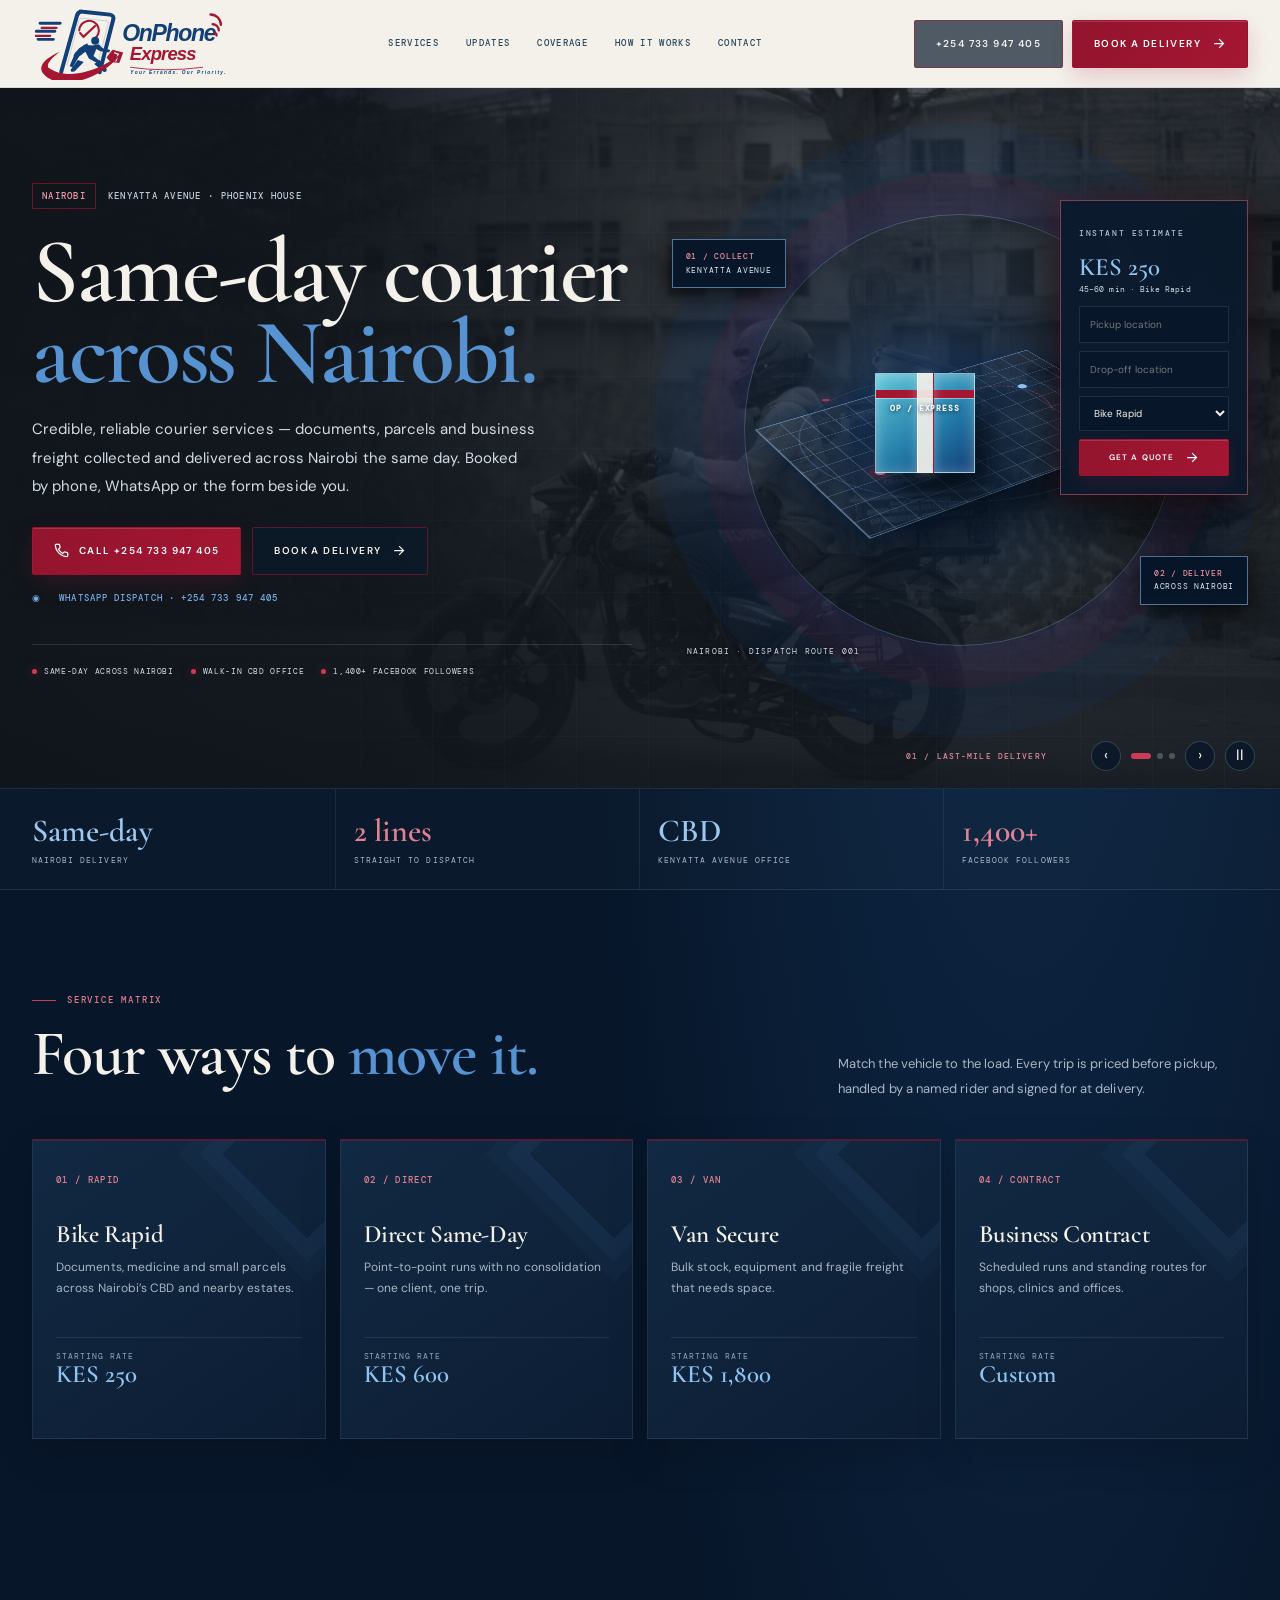
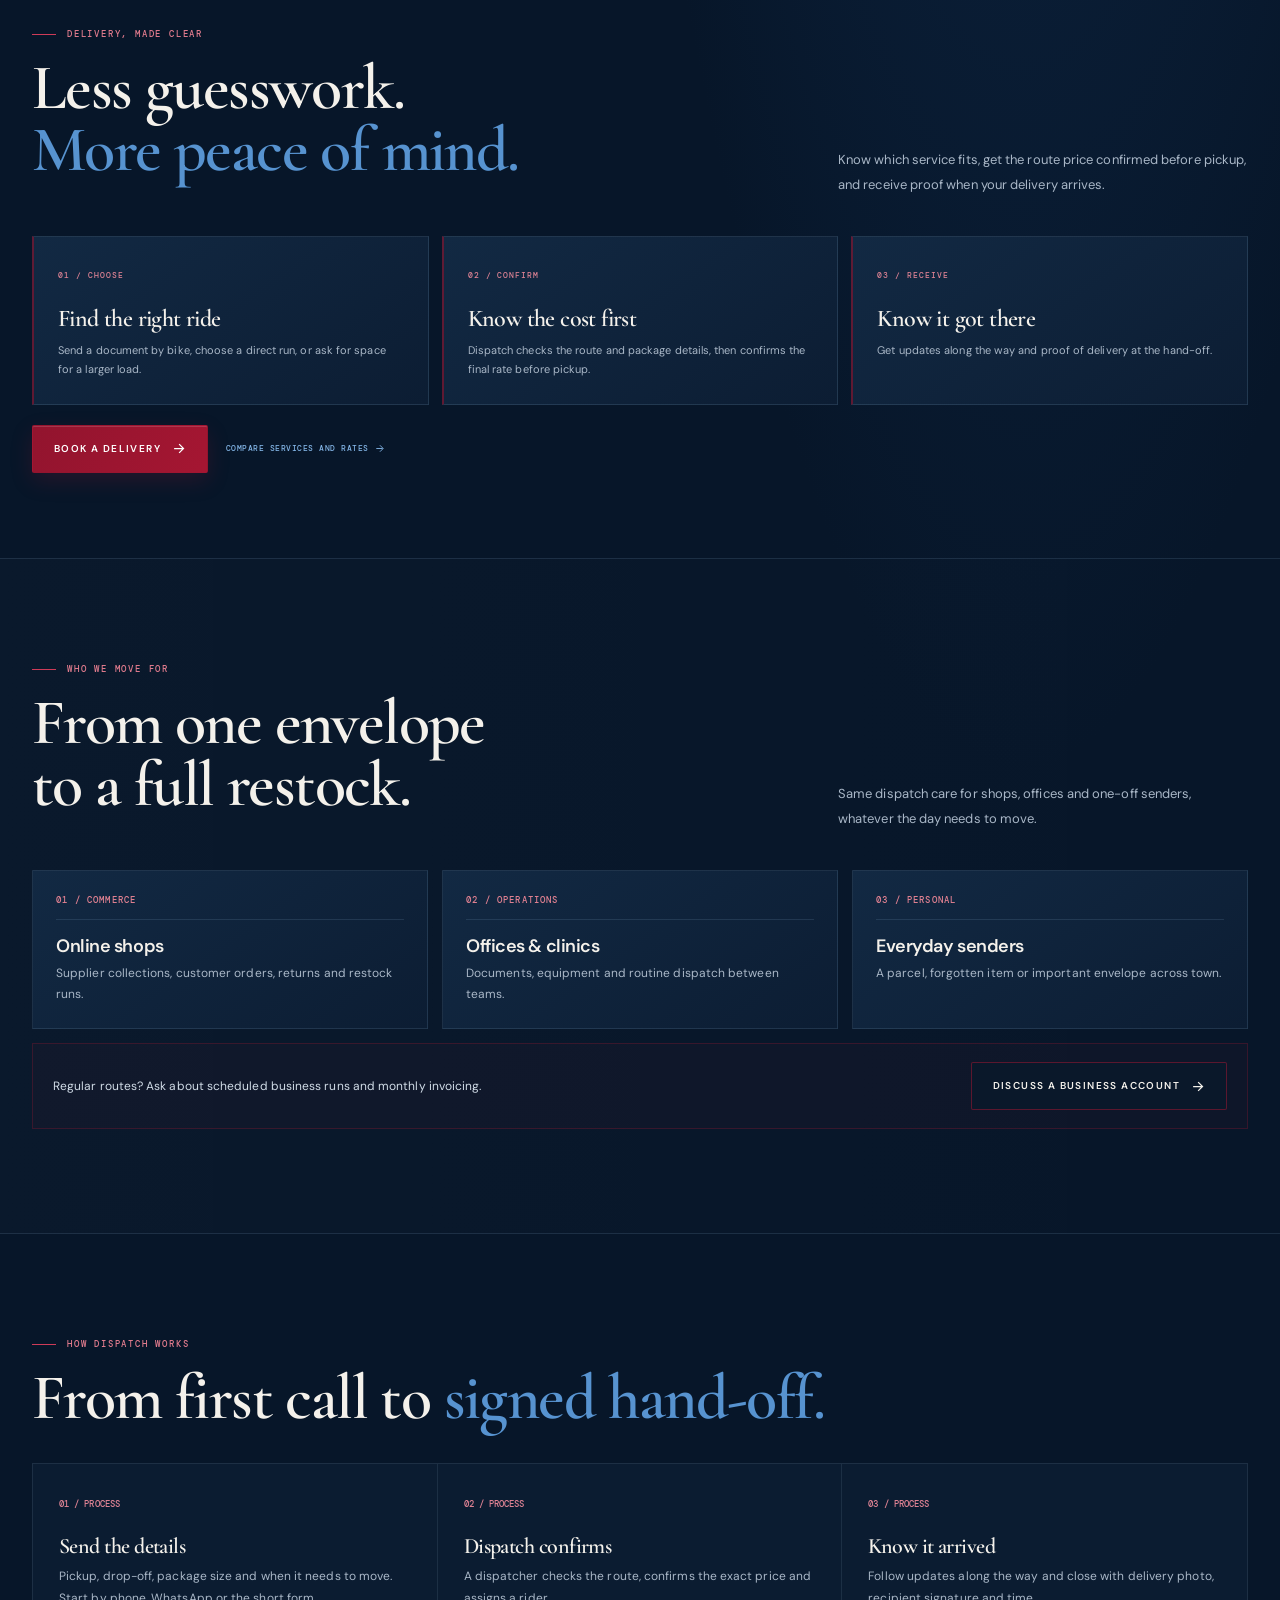
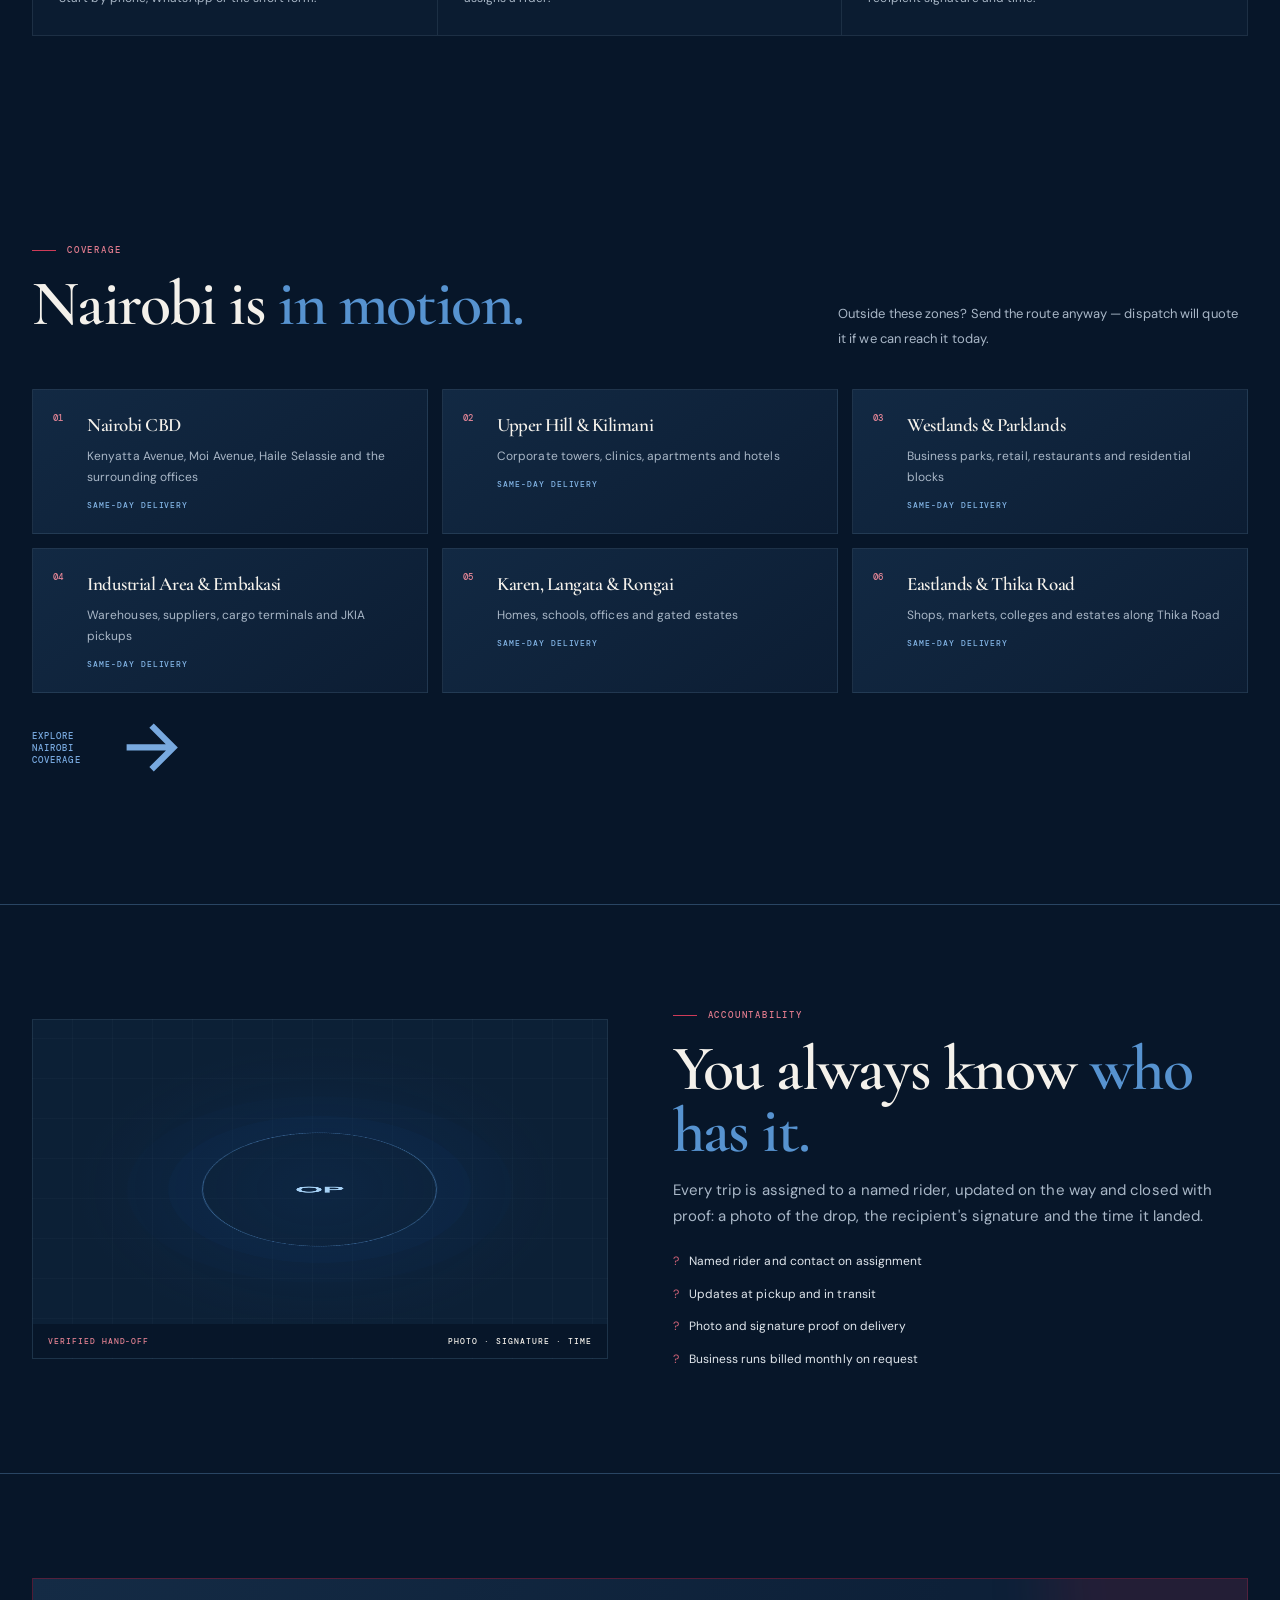
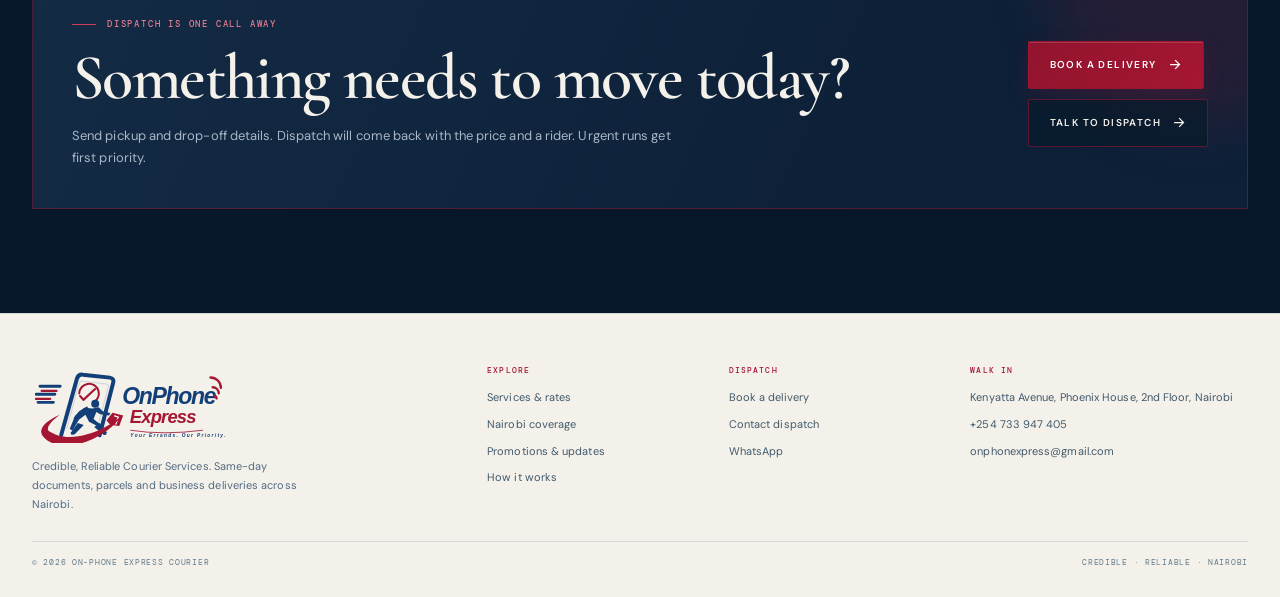
==== commit 1a528847: "Refresh cached page renderer" ====
--- a/index.html
+++ b/index.html
@@ -9,5 +9,5 @@
   <link rel="icon" href="assets/onphone-express-logo.svg" type="image/svg+xml">
   <link rel="stylesheet" href="styles.css">
 </head>
-<body><div id="app"></div><script src="app.js"></script></body>
+<body><div id="app"></div><script src="app.js?v=20261126-2"></script></body>
 </html>
--- a/styles.css
+++ b/styles.css
@@ -26,3 +26,6 @@
 @media(max-width:1050px){.wrap{width:calc(100% - 48px)}.head-inner{gap:12px}.brand-logo{width:175px;height:66px}.nav{gap:13px}.nav a{font-size:8px}.head-actions .phone-head{display:none}.hero-grid{grid-template-columns:1fr .9fr;gap:20px}.route-stage{transform:scale(.94)}.service-grid{grid-template-columns:repeat(2,1fr)}.updates-grid{grid-template-columns:repeat(2,minmax(0,1fr))}.update-body p{min-height:62px}.footer-grid{grid-template-columns:2fr 1fr 1fr}.footer-grid>div:last-child{grid-column:2/4}}
 @media(max-width:767px){html{scroll-padding-top:72px}.wrap{width:calc(100% - 36px)}.header{height:76px}.head-inner{gap:8px}.brand-logo{width:168px;height:62px}.nav{display:none}.head-actions .btn{min-height:42px;padding:0 12px;font-size:8px;letter-spacing:.1em}.hero{min-height:0}.hero-grid{grid-template-columns:1fr;gap:4px;min-height:0;padding:49px 0 72px}.hero h1{font-size:clamp(52px,12vw,75px)}.hero-copy>p{font-size:13px}.trustline{gap:10px;margin-top:25px;font-size:7px}.route-stage{height:395px;transform:none;margin:0 -4px}.route-stage:before{width:320px;height:320px}.route-plane{transform:scale(.86) rotateX(61deg) rotateZ(-34deg)}.parcel{scale:.9}.quote-card{top:0;right:0;width:148px;padding:12px}.quote-price{font-size:21px}.stage-label{padding:8px;font-size:7px}.label-start{left:0;top:34px}.label-dest{right:0;bottom:45px}.stage-code{left:7px;font-size:7px}.hero-slider-controls{right:16px;bottom:10px;gap:7px}.hero-slide-caption{min-width:0;font-size:7px}.slide-arrow,.slide-pause{width:27px;height:27px}.stats-grid{grid-template-columns:1fr 1fr}.stat{padding:16px 10px;border-bottom:1px solid #90b4d21c}.stat:first-child{padding-left:10px}.stat:nth-child(2){border-right:0}.stat b{font-size:26px}.section{padding:75px 0}.section-head{display:block;margin-bottom:27px}.section-head p{margin-top:12px}.service-grid{display:flex;overflow-x:auto;padding:0 0 12px;scroll-snap-type:x mandatory}.service-card{flex:0 0 260px;min-height:280px;scroll-snap-align:start}.audience-grid,.zone-grid,.benefit-grid{grid-template-columns:1fr}.steps{grid-template-columns:1fr}.step{border-right:0;border-bottom:1px solid #8eabc122}.step:last-child{border:0}.proof-grid,.coverage-feature{grid-template-columns:1fr;gap:27px}.proof-art{height:275px}.cta-band{padding:24px}.cta-inner{display:block}.cta-inner .btn{margin-top:15px}.page-hero{padding:55px 0 45px}.page-hero h1{font-size:clamp(48px,11vw,62px)}.service-row{grid-template-columns:1fr;padding:21px;gap:18px}.service-row h2{font-size:35px}.booking-grid,.contact-grid{grid-template-columns:1fr}.form-card,.side-card{padding:21px}.form-grid{grid-template-columns:1fr}.field.full{grid-column:auto}.current-offer{align-items:flex-start;flex-direction:column;padding:19px}.current-offer .btn{width:100%}.updates-toolbar{display:block;margin:38px 0 18px}.filter-pills{margin-top:13px}.updates-grid{grid-template-columns:1fr}.update-art{height:190px}.update-body p{min-height:0}.footer{padding:36px 0 102px}.footer-grid{grid-template-columns:1fr 1fr}.footer-grid>div:first-child{grid-column:1/-1}.footer-grid>div:last-child{grid-column:auto}.footer-bottom{flex-wrap:wrap}.dock{display:grid;position:fixed;inset:auto 0 0;z-index:40;grid-template-columns:repeat(4,1fr);height:68px;padding-bottom:env(safe-area-inset-bottom);background:#071629f5;border-top:1px solid #8eabc133;backdrop-filter:blur(16px)}.dock a{display:grid;place-items:center;align-content:center;gap:3px;color:#9fadc0;font:500 8px var(--mono);letter-spacing:.1em;text-transform:uppercase}.dock svg{width:17px;height:17px}.dock a.active,.dock a.call{color:#e18191}.map-frame{height:250px}}
 @media(prefers-reduced-motion:reduce){*,*:before,*:after{scroll-behavior:auto!important;animation-duration:.01ms!important;animation-iteration-count:1!important;transition-duration:.01ms!important}}
+.skip-link{position:fixed;left:16px;top:-90px;z-index:100;padding:11px 15px;background:#f4f1eb;color:#123f78;border:2px solid #a51632;font-weight:700}.skip-link:focus{top:12px}
+:focus-visible{outline:3px solid #df8394;outline-offset:3px}
+.sr-only{position:absolute;width:1px;height:1px;padding:0;margin:-1px;overflow:hidden;clip:rect(0,0,0,0);white-space:nowrap;border:0}
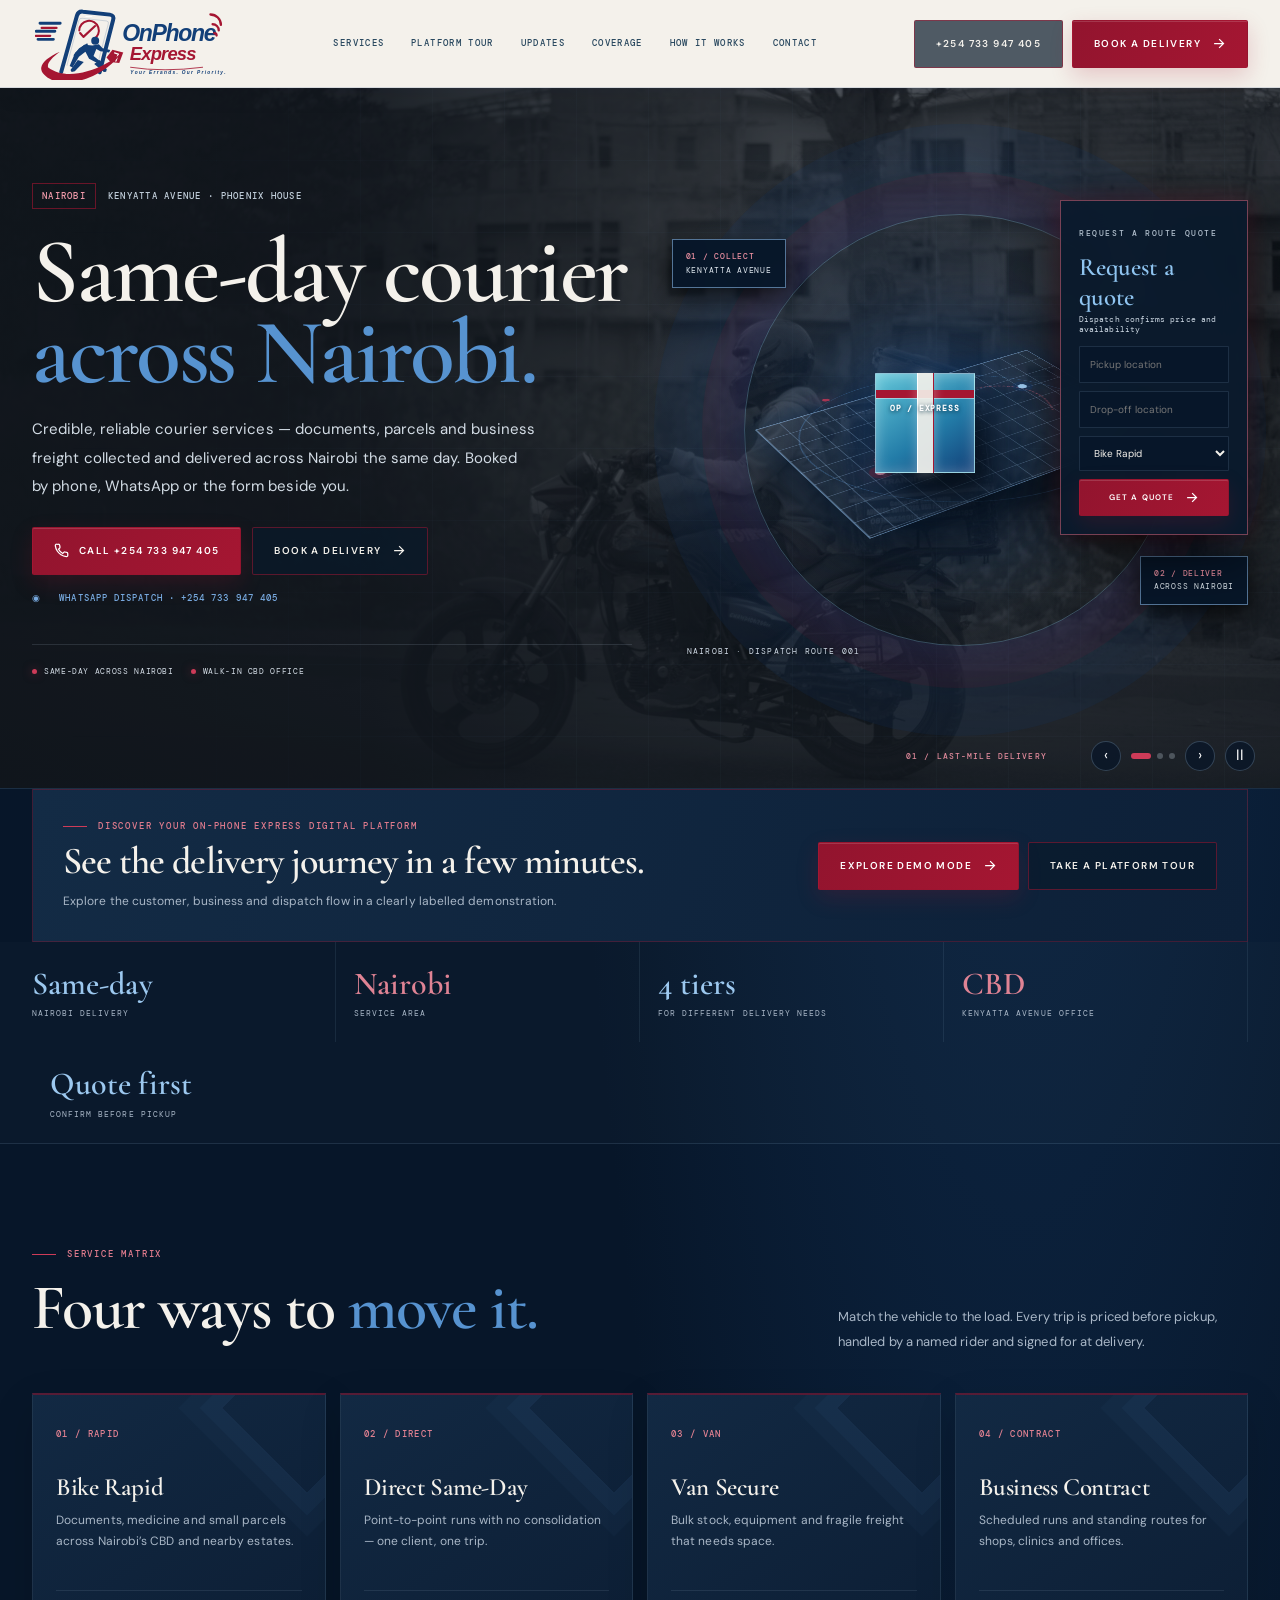
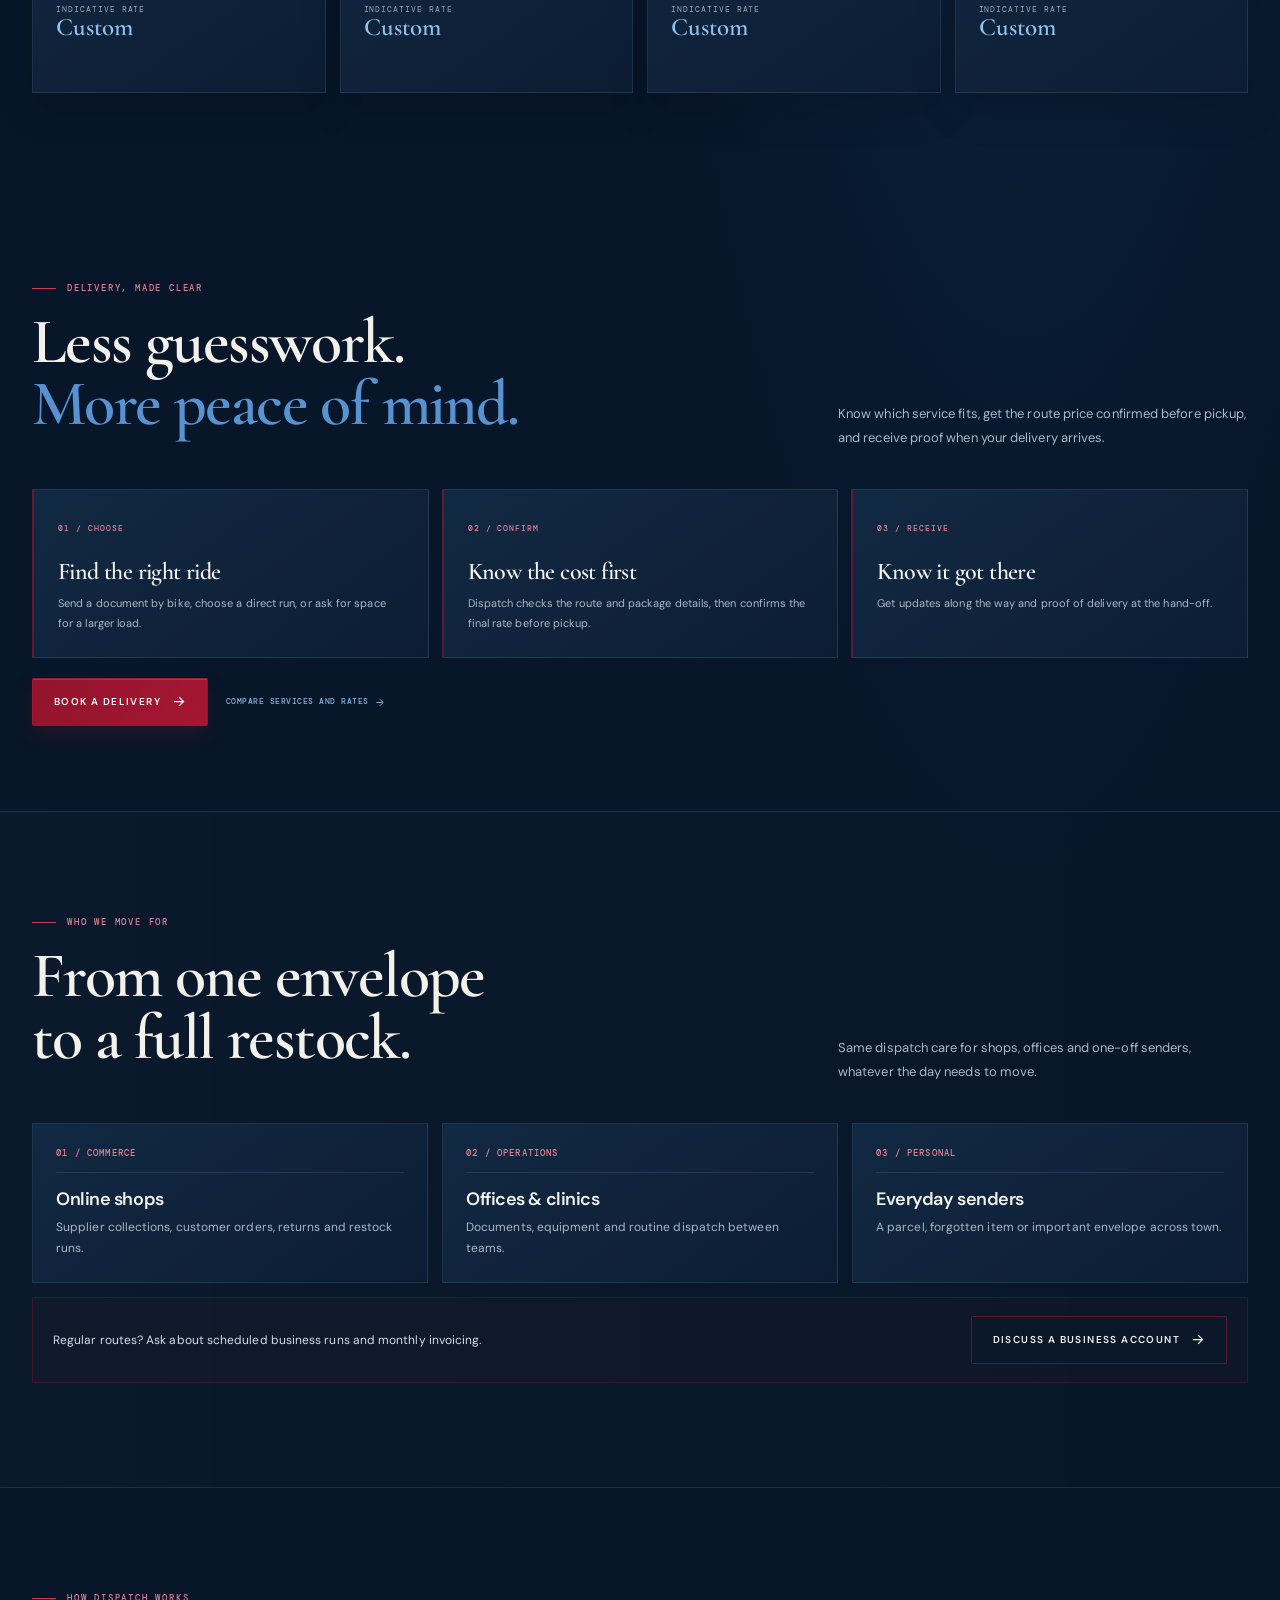
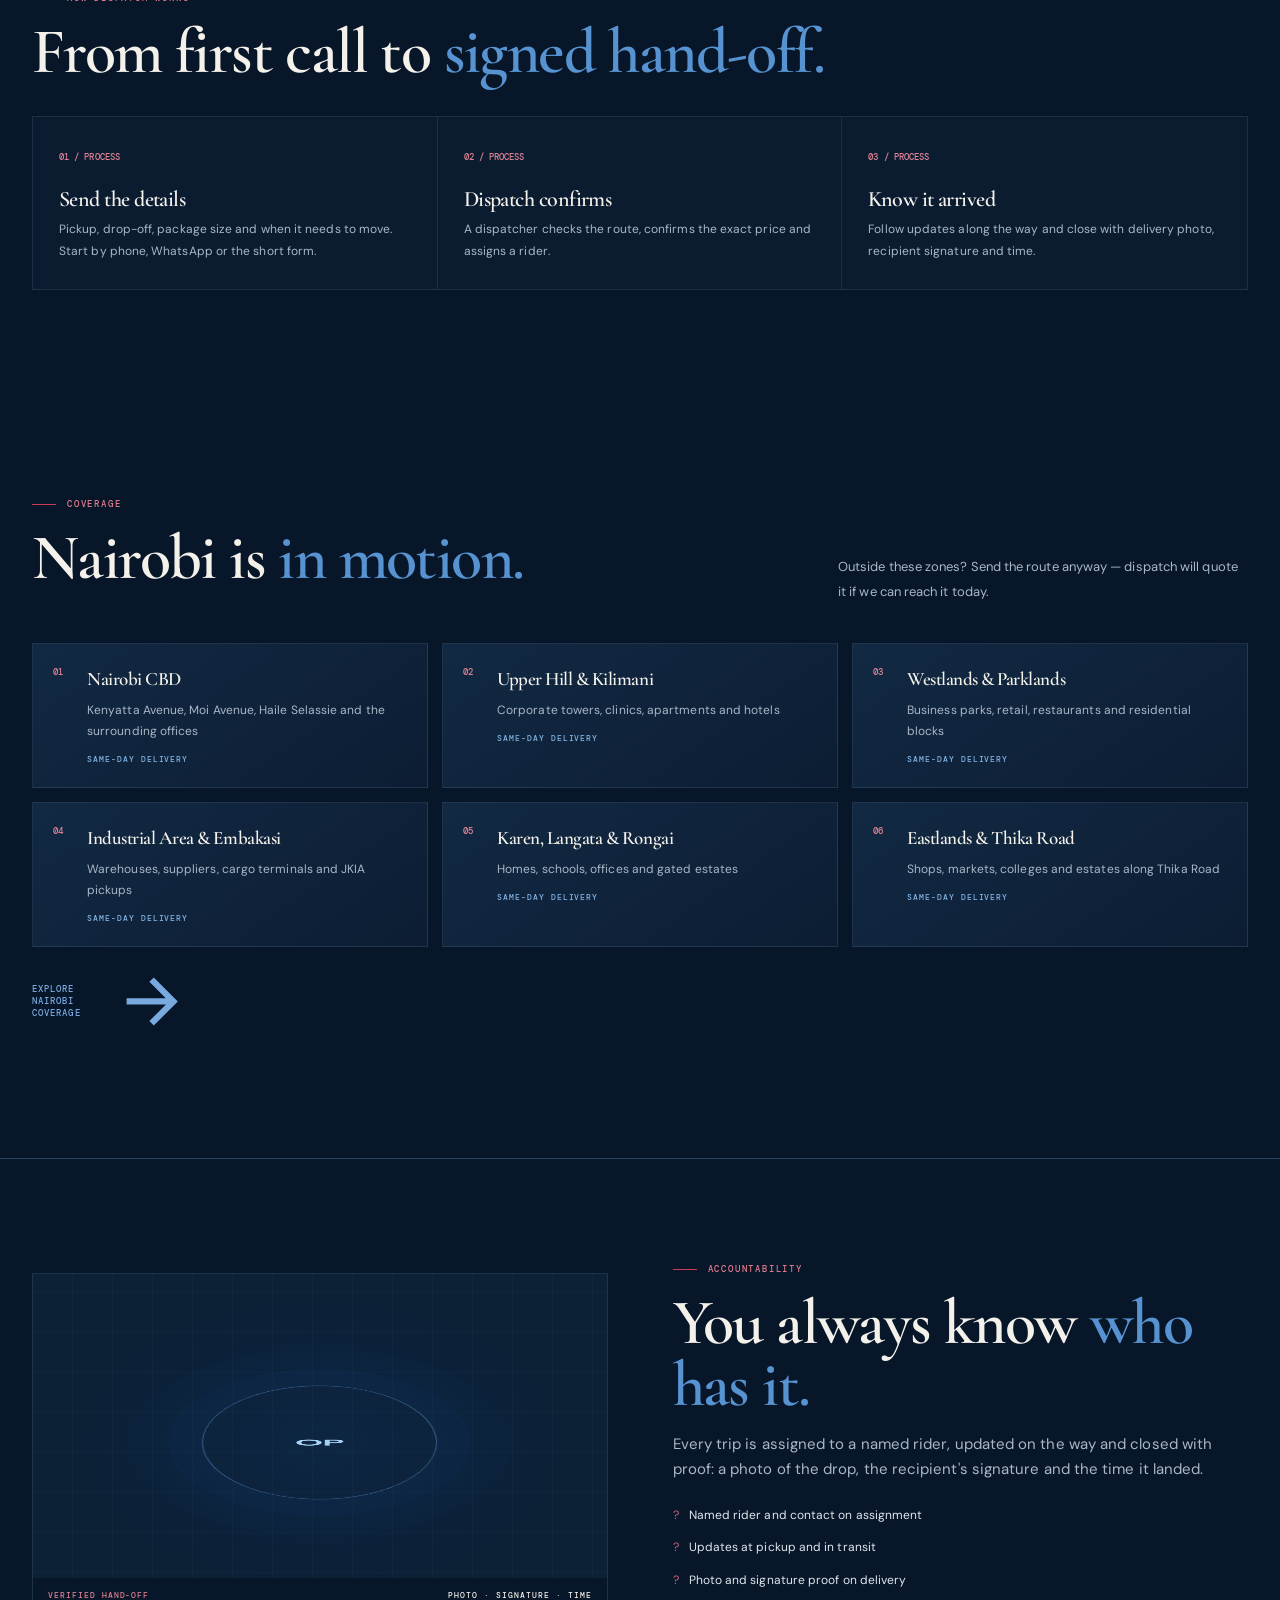
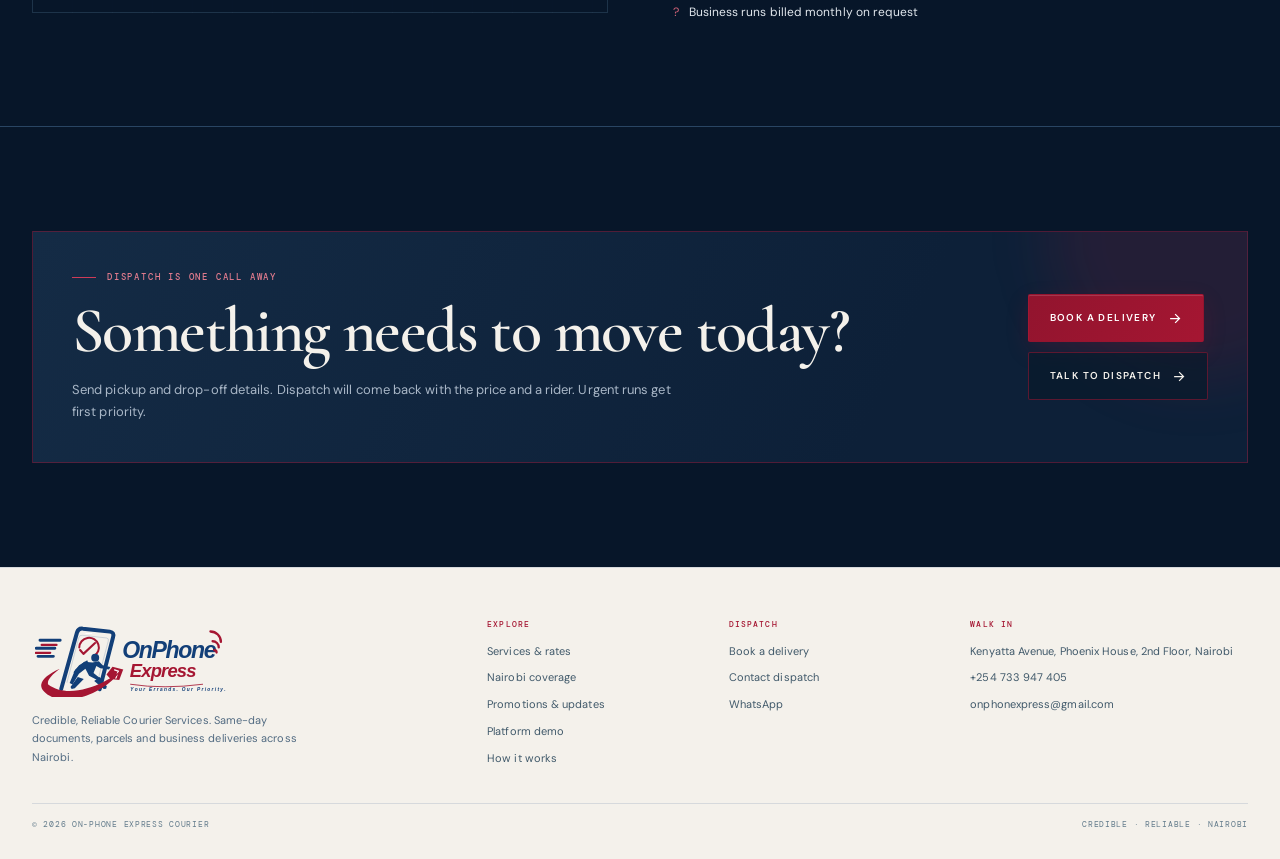
==== commit 6af86fe8: "Add On-Phone Express platform demo and business guide" ====
--- a/index.html
+++ b/index.html
@@ -7,6 +7,8 @@
   <link rel="preconnect" href="https://fonts.googleapis.com"><link rel="preconnect" href="https://fonts.gstatic.com" crossorigin>
   <link href="https://fonts.googleapis.com/css2?family=Cormorant+Garamond:wght@500;600;700&family=DM+Mono:wght@400;500&family=DM+Sans:wght@400;500;600;700&family=Manrope:wght@400;500;600;700;800&display=swap" rel="stylesheet">
   <link rel="icon" href="assets/onphone-express-logo.svg" type="image/svg+xml">
+  <link rel="canonical" href="https://web246.github.io/on-phone-demo/">
+  <meta property="og:type" content="website"><meta property="og:site_name" content="On-Phone Express Courier"><meta property="og:title" content="On-Phone Express Courier"><meta property="og:description" content="Courier services in Nairobi. Contact dispatch to confirm delivery availability and pricing."><meta property="og:image" content="https://web246.github.io/on-phone-demo/assets/rider-city.jpg">
   <link rel="stylesheet" href="styles.css">
 </head>
 <body><div id="app"></div><script src="app.js?v=20261126-2"></script></body>
--- a/styles.css
+++ b/styles.css
@@ -29,3 +29,12 @@
 .skip-link{position:fixed;left:16px;top:-90px;z-index:100;padding:11px 15px;background:#f4f1eb;color:#123f78;border:2px solid #a51632;font-weight:700}.skip-link:focus{top:12px}
 :focus-visible{outline:3px solid #df8394;outline-offset:3px}
 .sr-only{position:absolute;width:1px;height:1px;padding:0;margin:-1px;overflow:hidden;clip:rect(0,0,0,0);white-space:nowrap;border:0}
+
+/* Owner presentation and guided demo */
+.tour-promo{display:flex;align-items:center;justify-content:space-between;gap:24px;border:1px solid #a5163255;padding:30px;background:linear-gradient(110deg,#132b45,#0d2038)}
+.tour-promo h2{margin:8px 0;font:600 clamp(25px,3vw,38px)/1.1 var(--display)}.tour-promo p{margin:0;color:var(--muted);font-size:12px}.tour-promo>div:last-child{display:flex;flex-wrap:wrap;gap:9px;flex:none}
+.demo-banner{display:flex;align-items:center;gap:16px;flex-wrap:wrap;margin-bottom:20px;padding:18px 20px;border:1px solid #df839455;background:#a5163210}.demo-banner p{flex:1;min-width:230px;margin:0;color:#c8d2dd;font-size:12px;line-height:1.6}.demo-pill{display:inline-flex;align-items:center;padding:7px 10px;border:1px solid #df839477;color:#f0a0ae;background:#a5163217;font:500 8px var(--mono);letter-spacing:.13em;text-transform:uppercase;white-space:nowrap}
+.demo-layout{display:grid;grid-template-columns:190px 1fr;gap:14px}.demo-roles{display:grid;align-content:start;gap:6px}.demo-role{padding:13px 15px;border:1px solid #8eabc126;background:#10243d;color:#b8c5d1;text-align:left;font:500 11px var(--sans);cursor:pointer}.demo-role.active,.demo-role:hover{border-color:#d26378;color:#fff;background:#a516321b}.demo-panel{min-width:0;padding:25px;border:1px solid #8eabc126;background:#0d2036}.demo-panel-head{display:flex;align-items:center;justify-content:space-between;gap:16px}.demo-panel-head h2{margin:7px 0 0;font:600 28px var(--display)}.demo-metric-grid{display:grid;grid-template-columns:repeat(3,1fr);gap:9px;margin:23px 0}.demo-metric-grid>div{min-width:0;padding:14px;border:1px solid #8eabc126;background:#10243d}.demo-metric-grid small{display:block;color:#df8394;font:500 7px var(--mono);letter-spacing:.1em}.demo-metric-grid b{display:block;margin-top:8px;color:#eef3f7;font-size:12px;line-height:1.4}.demo-record{padding:20px;border:1px solid #8eabc126;background:#10243d}.demo-record h3{margin:12px 0 7px;font:600 22px var(--display)}.demo-record>p{color:#b8c5d1;font-size:12px;line-height:1.7}.demo-timeline{display:grid;grid-template-columns:repeat(3,1fr);gap:8px;margin:20px 0;padding:0;list-style:none}.demo-timeline li{display:flex;align-items:center;gap:7px;color:#8fa1b3;font-size:10px}.demo-timeline li span{display:grid;place-items:center;flex:none;width:22px;height:22px;border:1px solid #8eabc144;color:#9eafbf;font:500 9px var(--mono)}.demo-timeline li.done{color:#dce5ed}.demo-timeline li.done span{border-color:#5793d0;color:#a9d4f6;background:#123f7833}.demo-controls{display:flex;gap:9px;flex-wrap:wrap;margin-top:17px}
+.tour-dialog{width:min(690px,calc(100% - 26px));max-width:none;max-height:min(90dvh,850px);padding:0;border:1px solid #8eabc14d;background:#0b1c31;color:var(--paper);box-shadow:0 30px 100px #0009}.tour-dialog::backdrop{background:#020914cf;backdrop-filter:blur(5px)}.tour-shell{display:flex;flex-direction:column;max-height:min(90dvh,850px)}.tour-top{display:flex;align-items:center;justify-content:space-between;padding:16px 21px;border-bottom:1px solid #8eabc126}.tour-close{width:35px;height:35px;border:1px solid #8eabc144;background:transparent;color:#fff;font-size:24px;cursor:pointer}.tour-tabs{display:flex;gap:4px;padding:12px 19px 0;overflow:auto}.tour-tab{padding:9px 11px;border:0;border-bottom:2px solid transparent;background:transparent;color:#9eafbf;font-size:10px;white-space:nowrap;cursor:pointer}.tour-tab.active{border-color:#d26378;color:#fff}.tour-body{overflow:auto;padding:25px 25px 12px}.tour-progress{display:grid;grid-template-columns:auto 1fr;align-items:center;gap:13px;margin-bottom:22px;color:#df8394;font:500 8px var(--mono);letter-spacing:.1em}.tour-progress progress{width:100%;height:5px;accent-color:#d26378}.tour-body h2{margin:8px 0 20px;color:#dce8f4;font:500 20px var(--display)}.tour-body h3{margin:0 0 9px;font:600 32px/1.08 var(--display)}.tour-body>p{color:#bac7d4;font-size:13px;line-height:1.8}.tour-benefit{margin-top:20px;padding:16px;border-left:2px solid #d26378;background:#a5163210}.tour-benefit b{color:#e18191;font:500 8px var(--mono);letter-spacing:.12em}.tour-benefit p{margin:8px 0 0;color:#e3e9ef;font-size:12px;line-height:1.7}.tour-sample-note{font-size:10px!important;color:#8296aa!important}.tour-controls{display:flex;align-items:center;justify-content:space-between;gap:10px;padding:15px 21px;border-top:1px solid #8eabc126}.tour-controls button:disabled{opacity:.45;cursor:not-allowed}
+@media(max-width:767px){.tour-promo{display:block;padding:22px}.tour-promo>div:last-child{margin-top:16px}.demo-layout{grid-template-columns:1fr}.demo-roles{grid-template-columns:repeat(4,1fr)}.demo-role{text-align:center;padding:10px 5px;font-size:9px}.demo-panel{padding:17px}.demo-panel-head h2{font-size:23px}.demo-metric-grid{grid-template-columns:1fr}.demo-timeline{grid-template-columns:1fr 1fr}.tour-body{padding:19px}.tour-body h3{font-size:27px}.tour-controls{padding:12px}.tour-controls .btn{min-height:40px;padding:0 10px;font-size:8px}.tour-controls #tour-skip{font-size:8px}}
+.tour-controls #tour-skip{border:0;background:transparent;color:#83b5e6;cursor:pointer;font:500 8px var(--mono);letter-spacing:.06em;text-transform:uppercase}.tour-controls #tour-skip:hover{text-decoration:underline}
